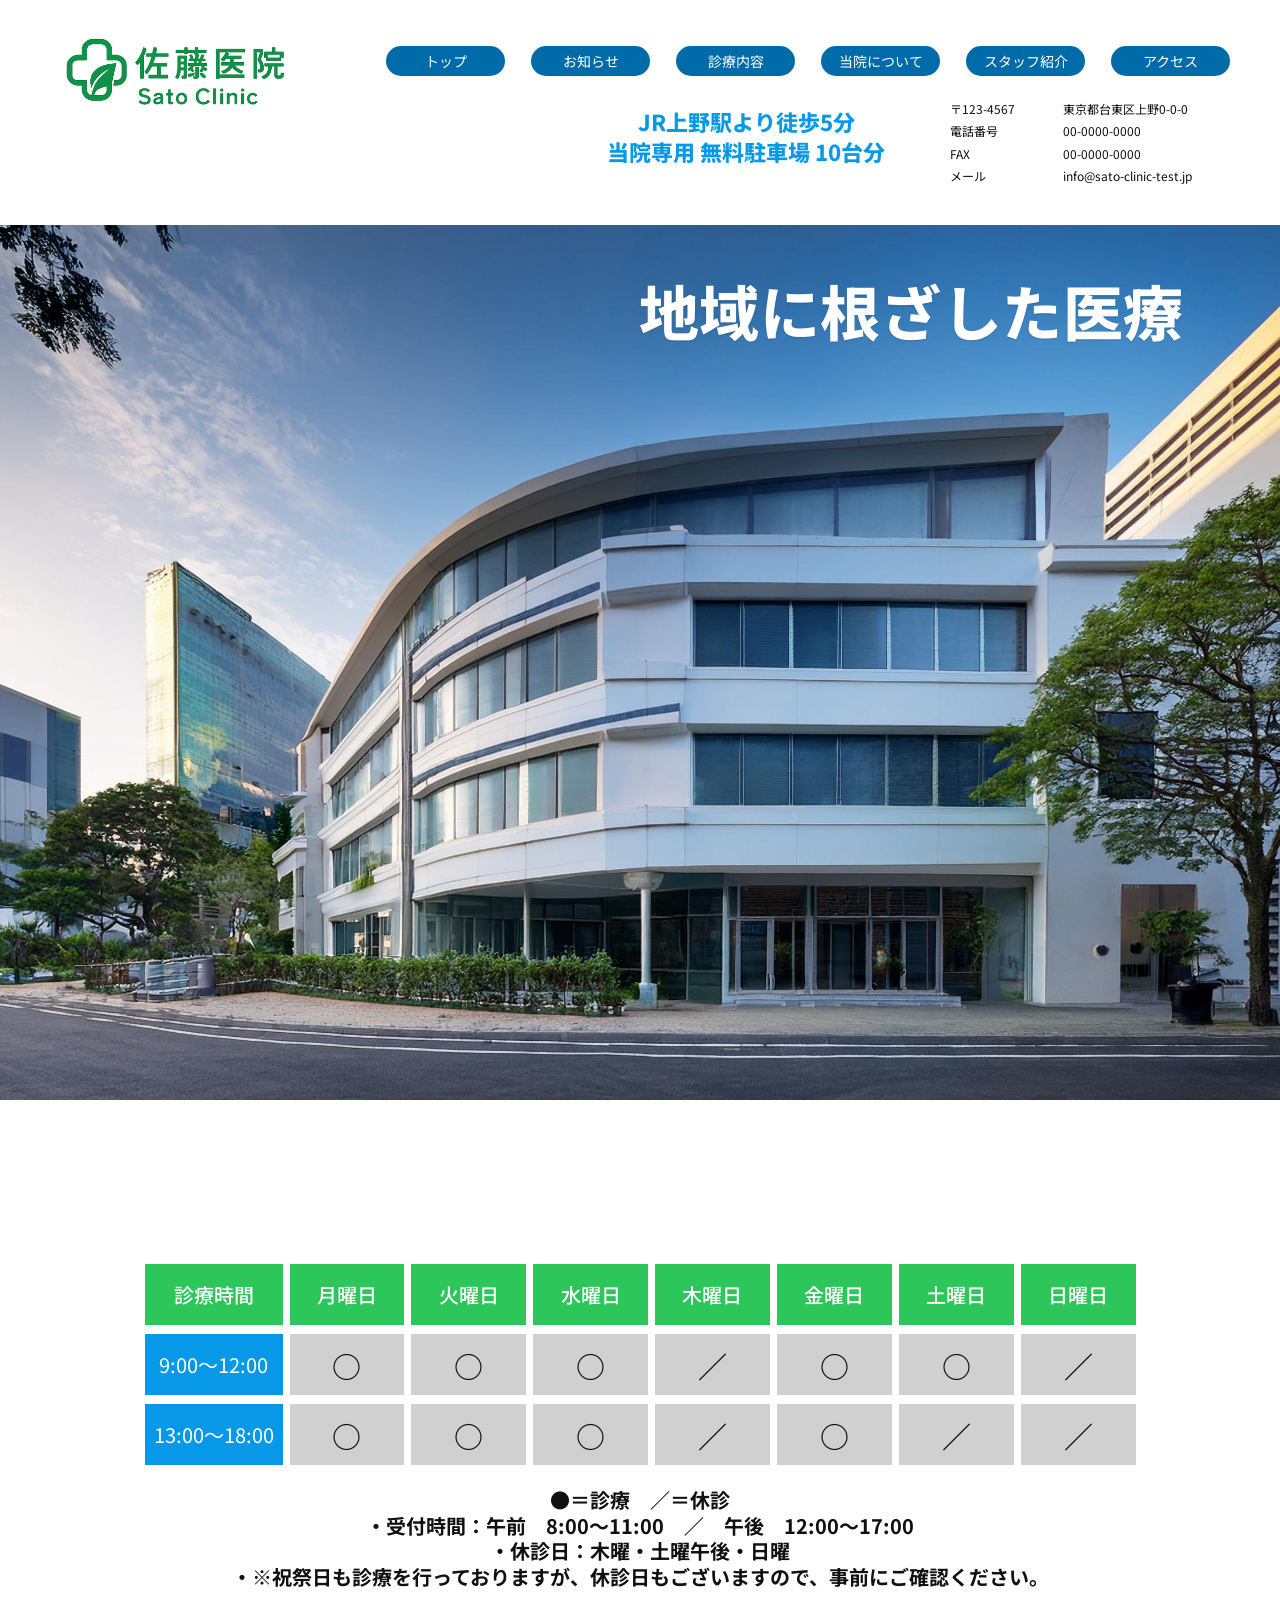
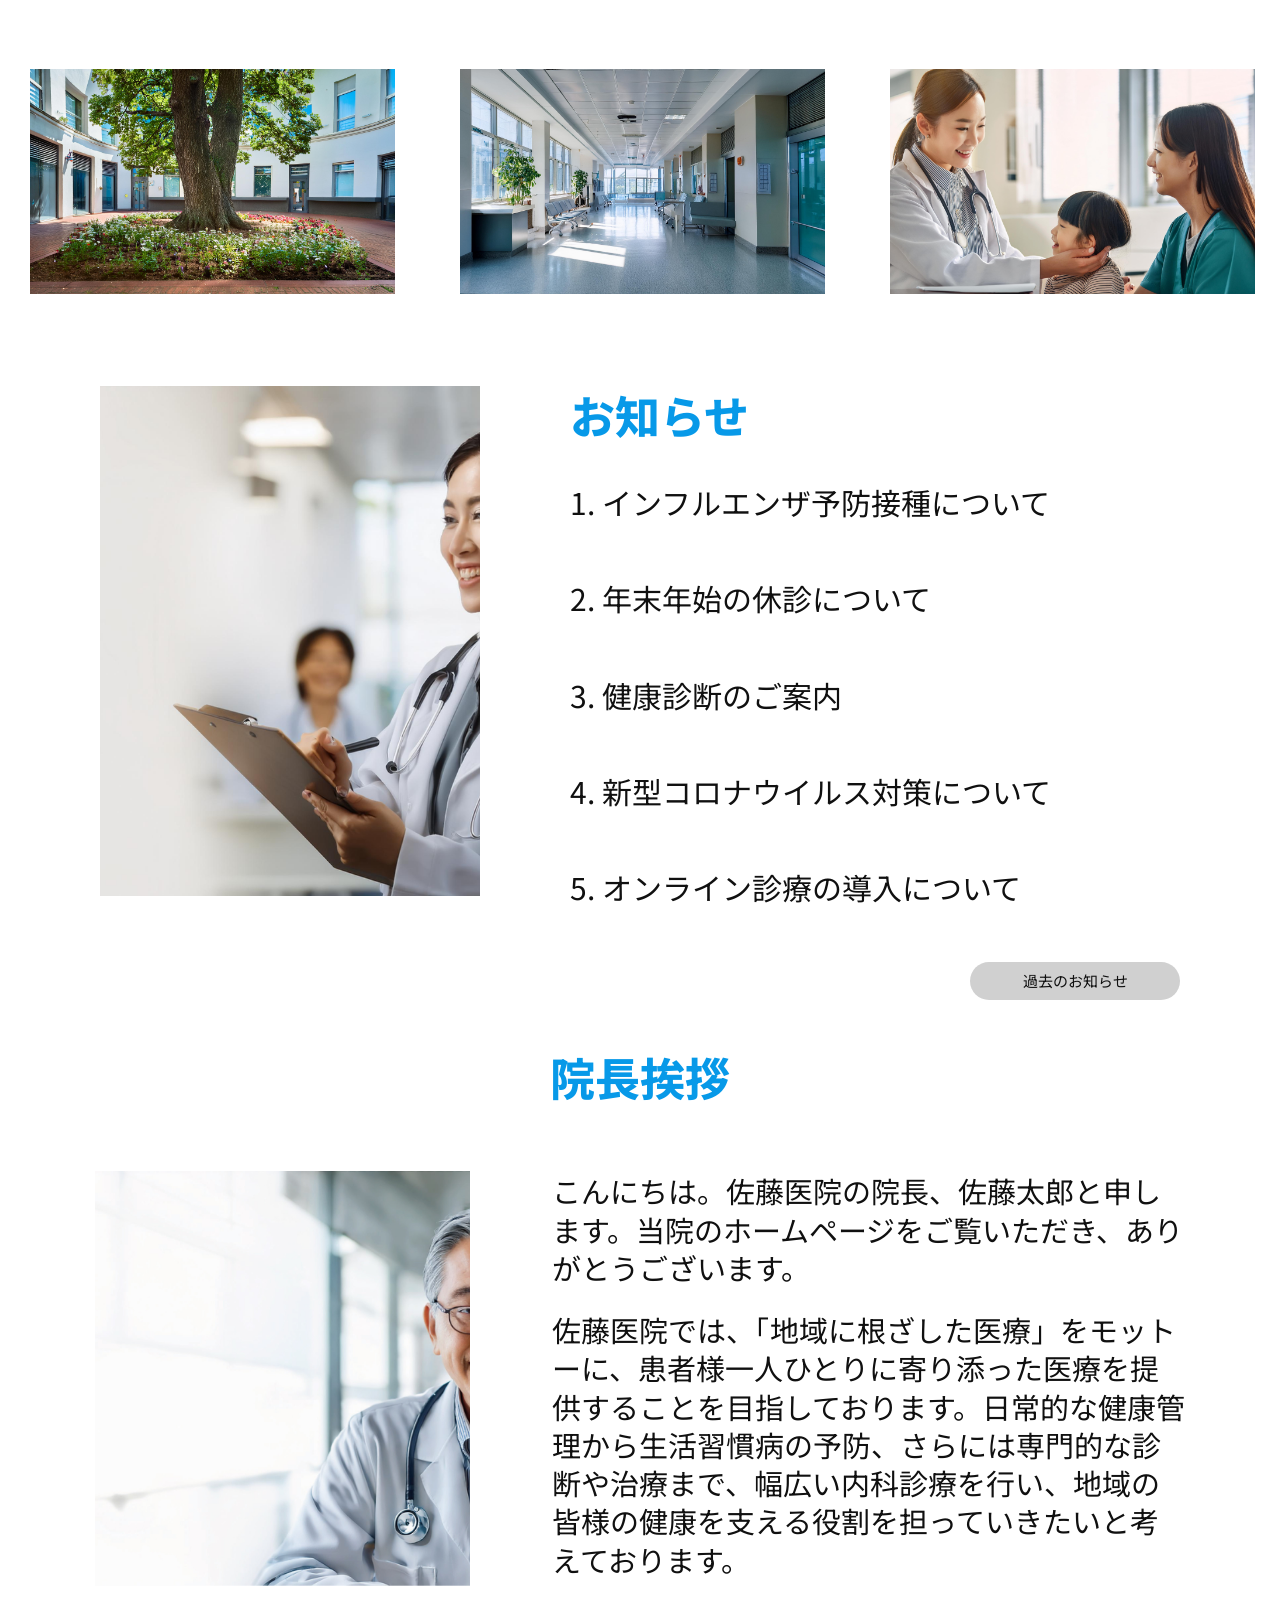
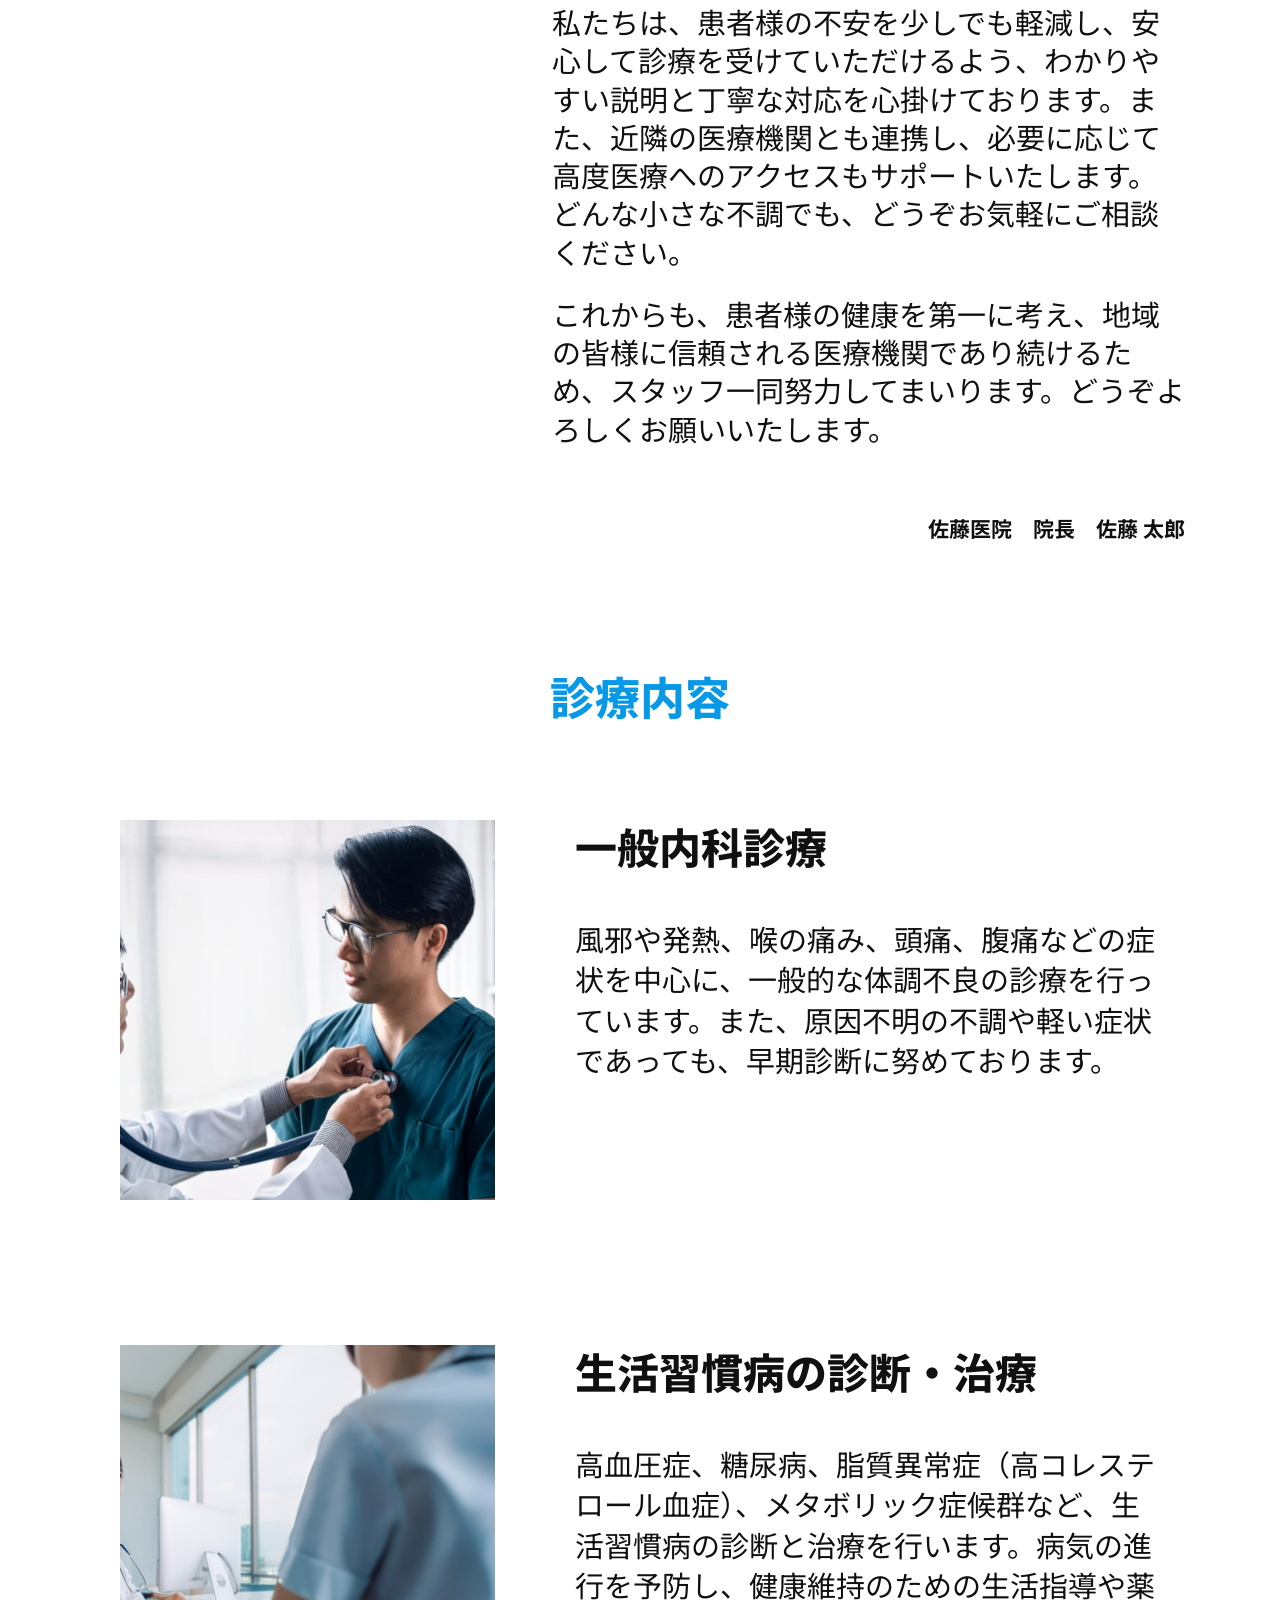
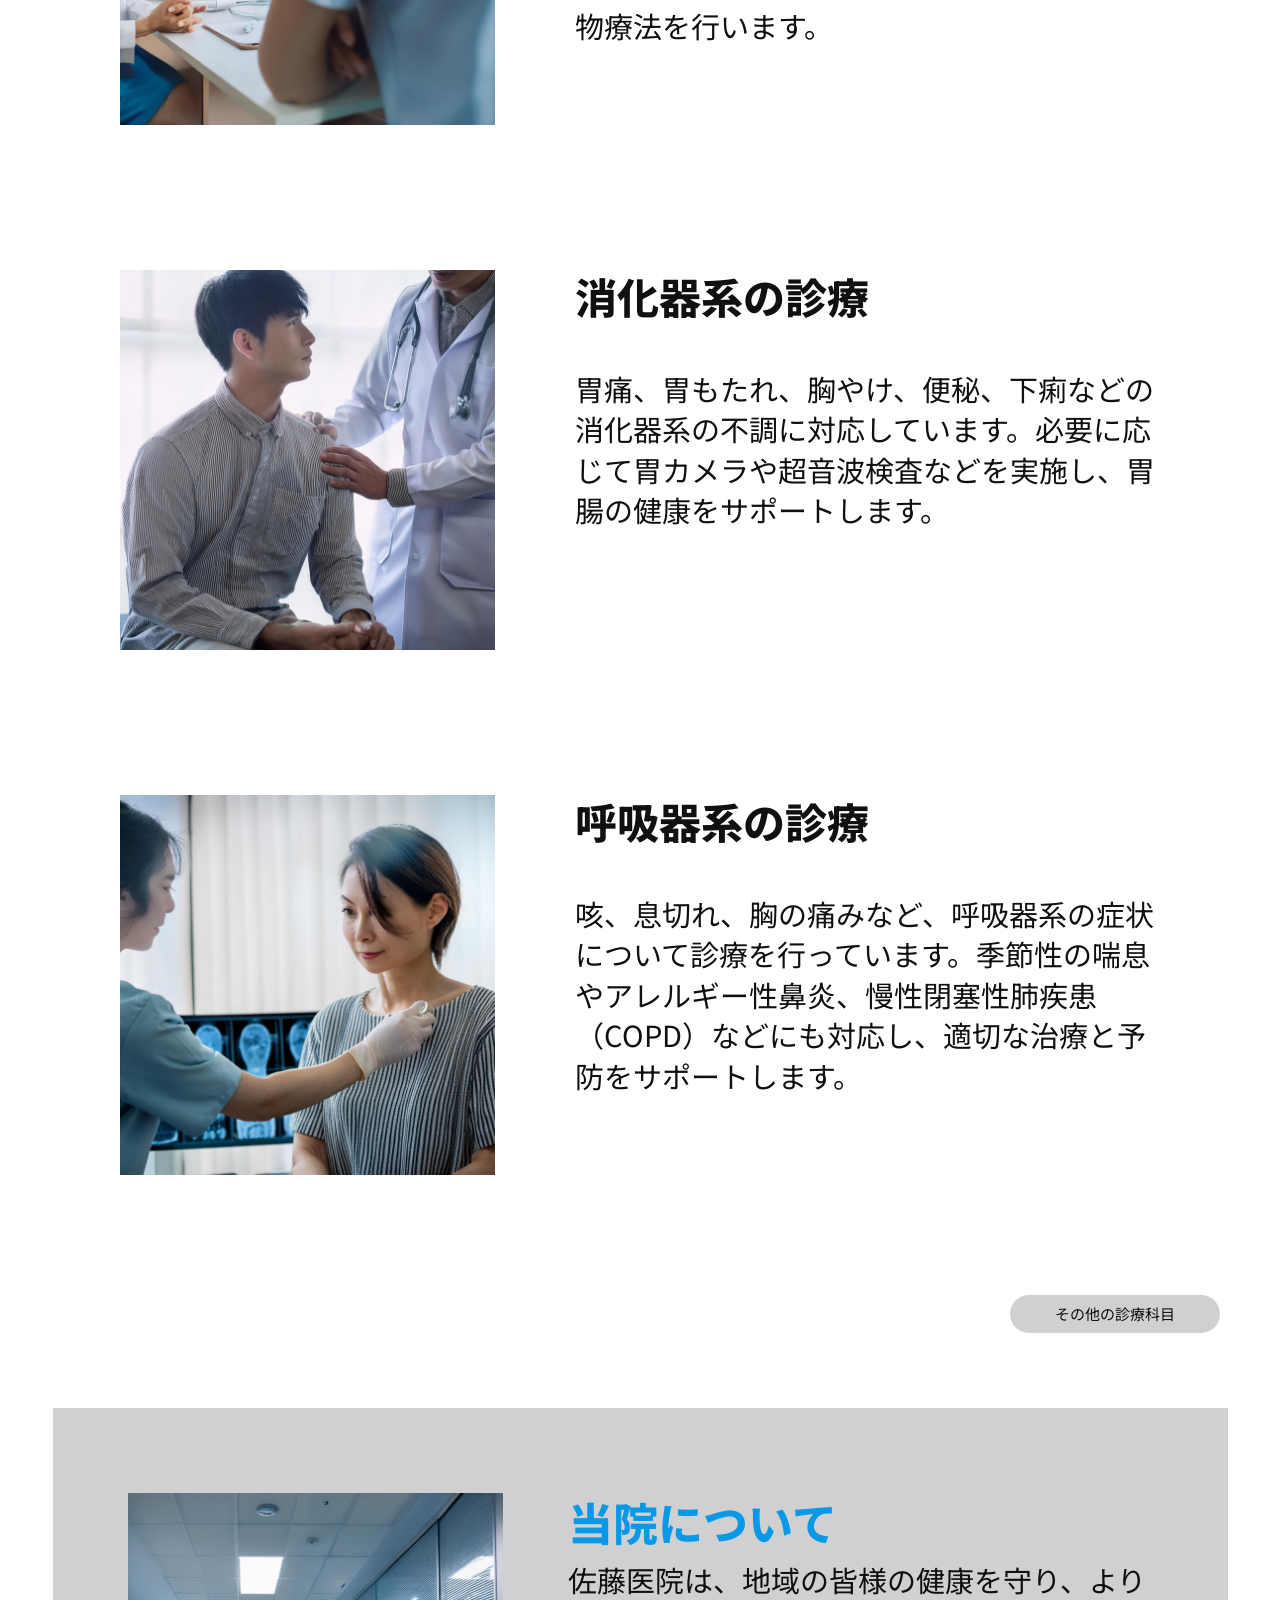
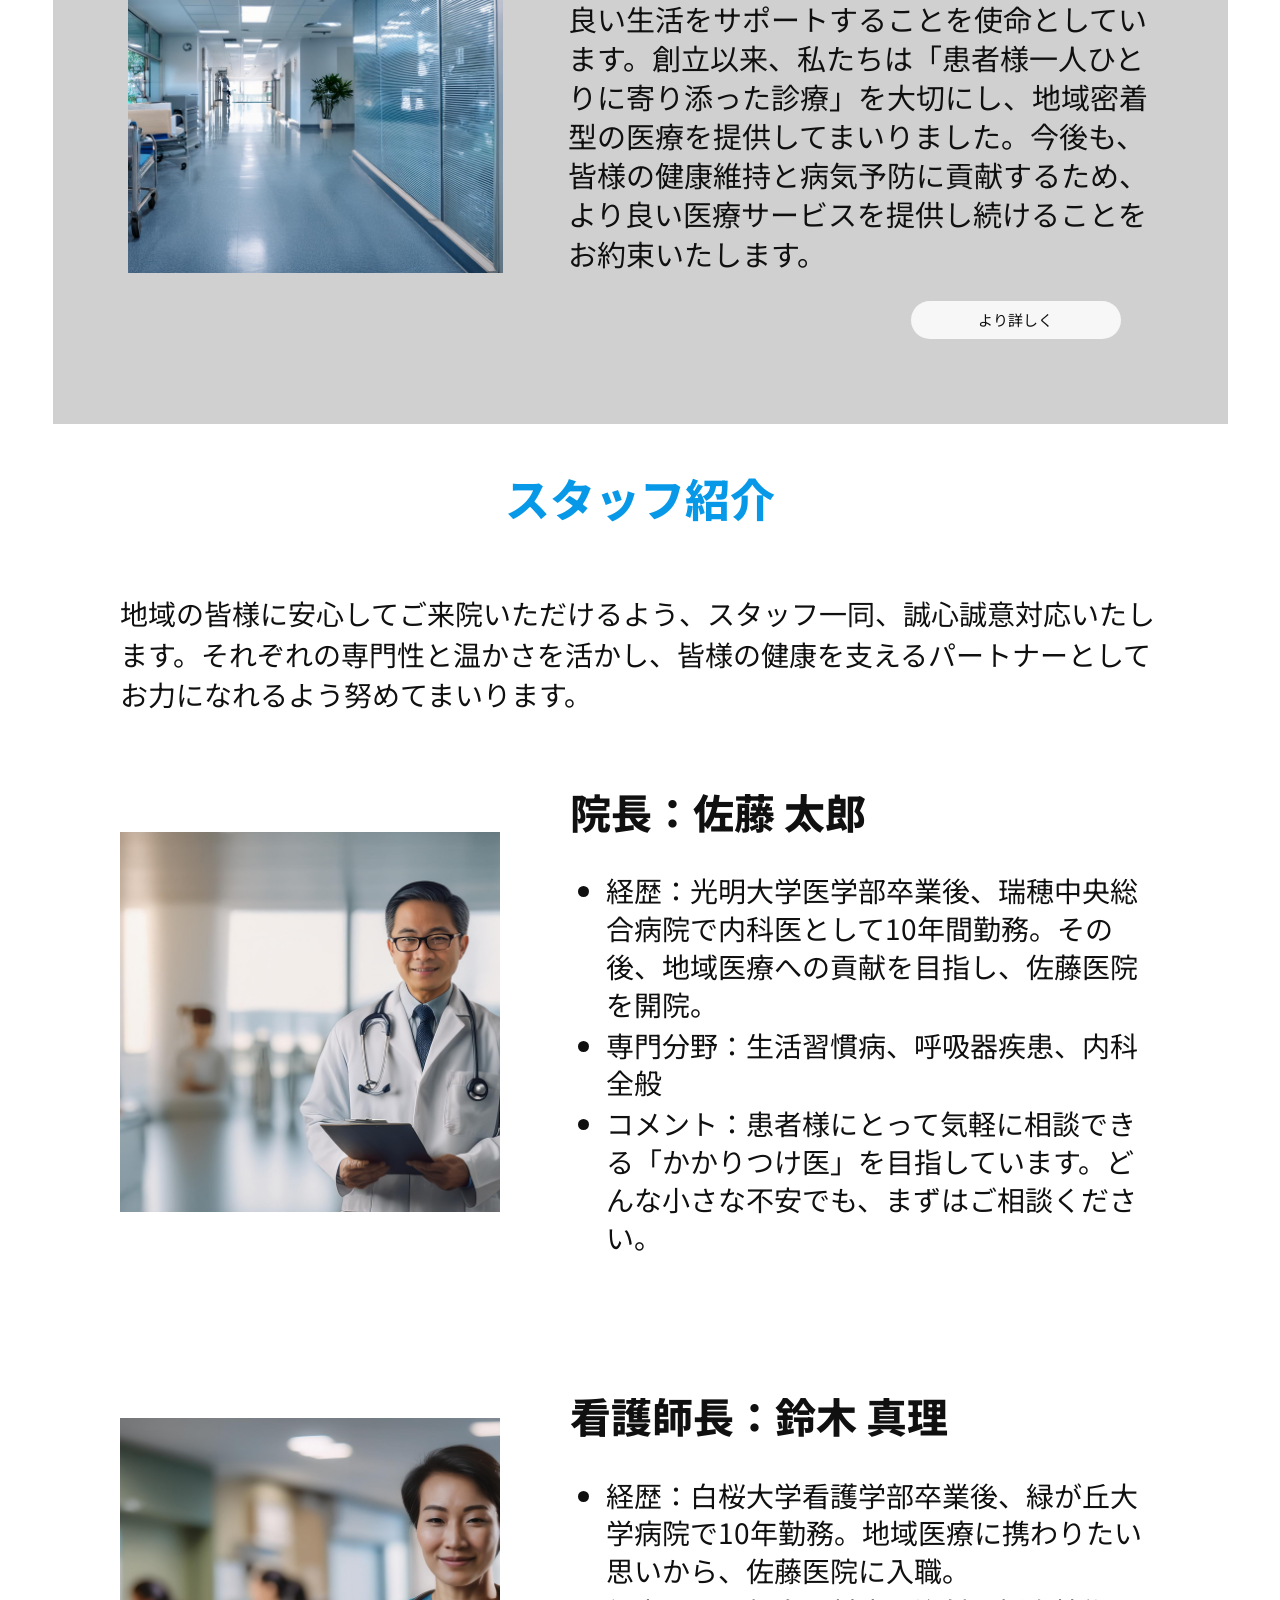
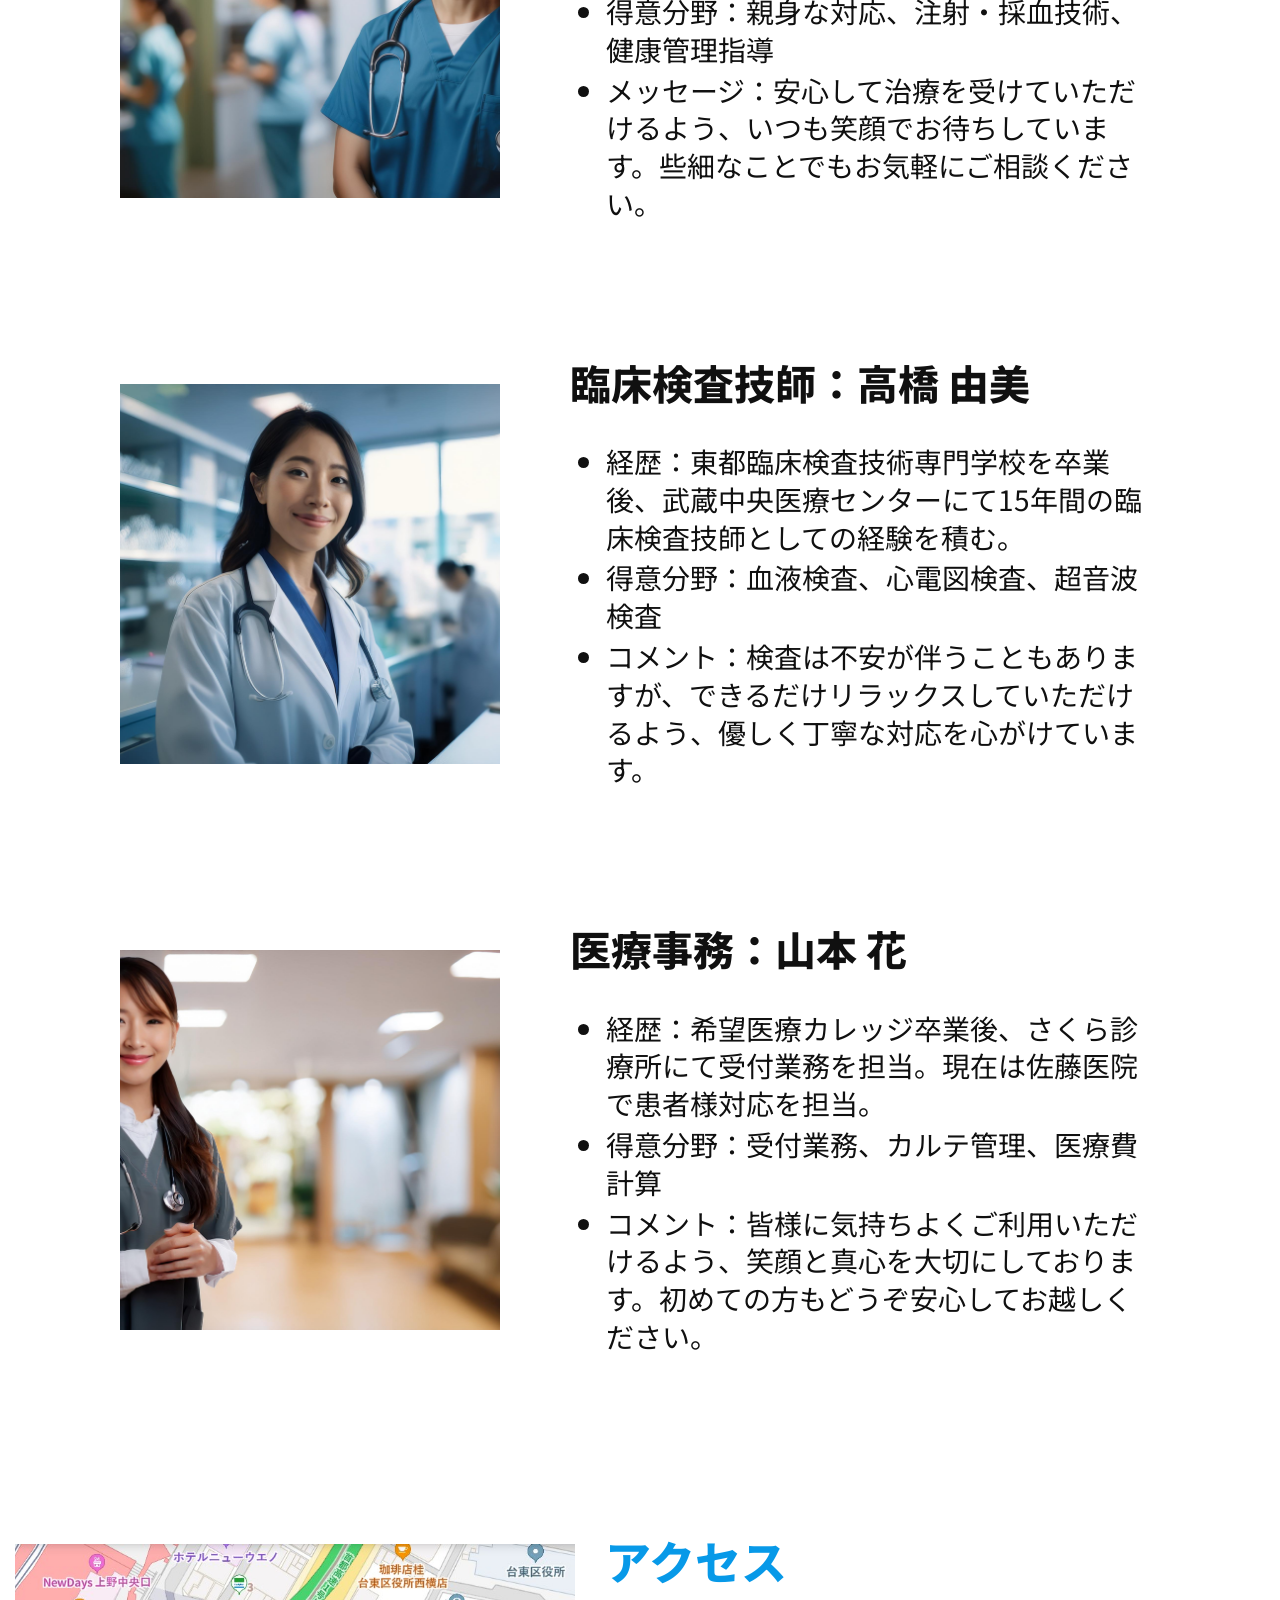
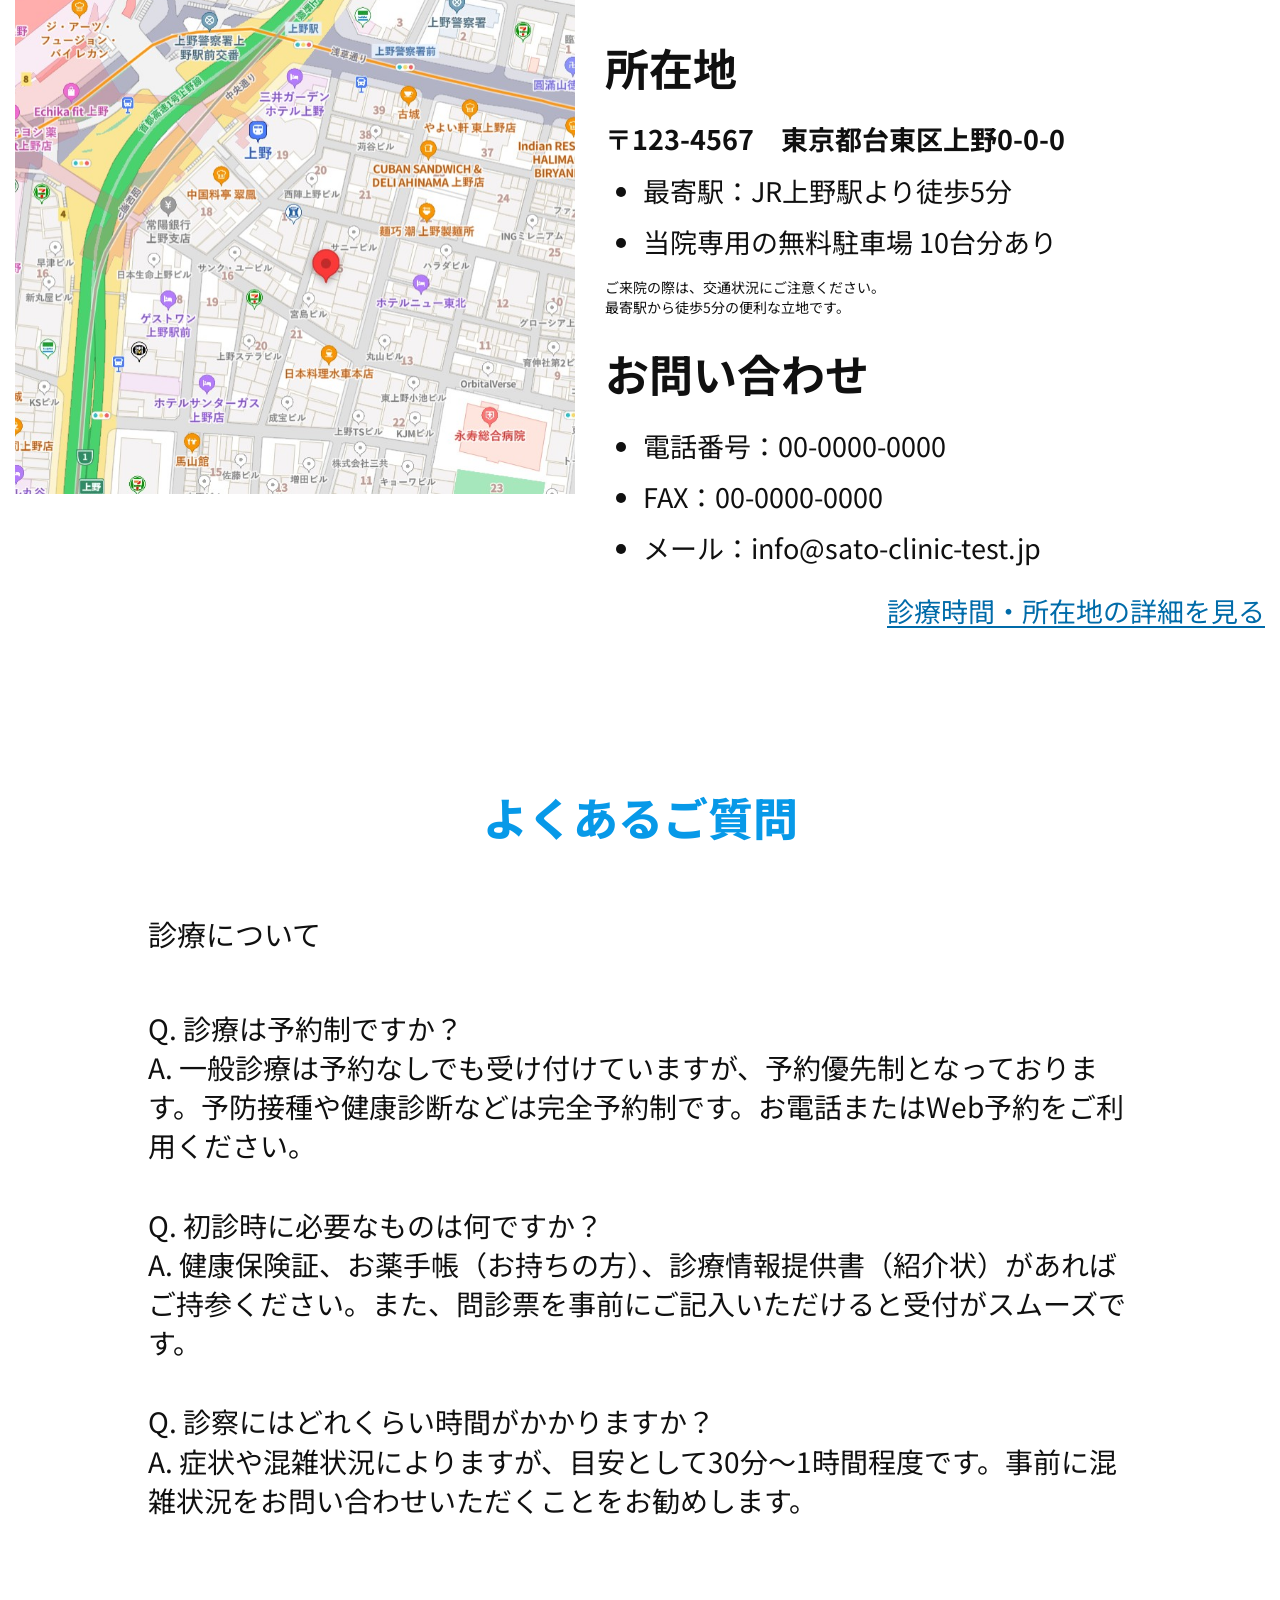
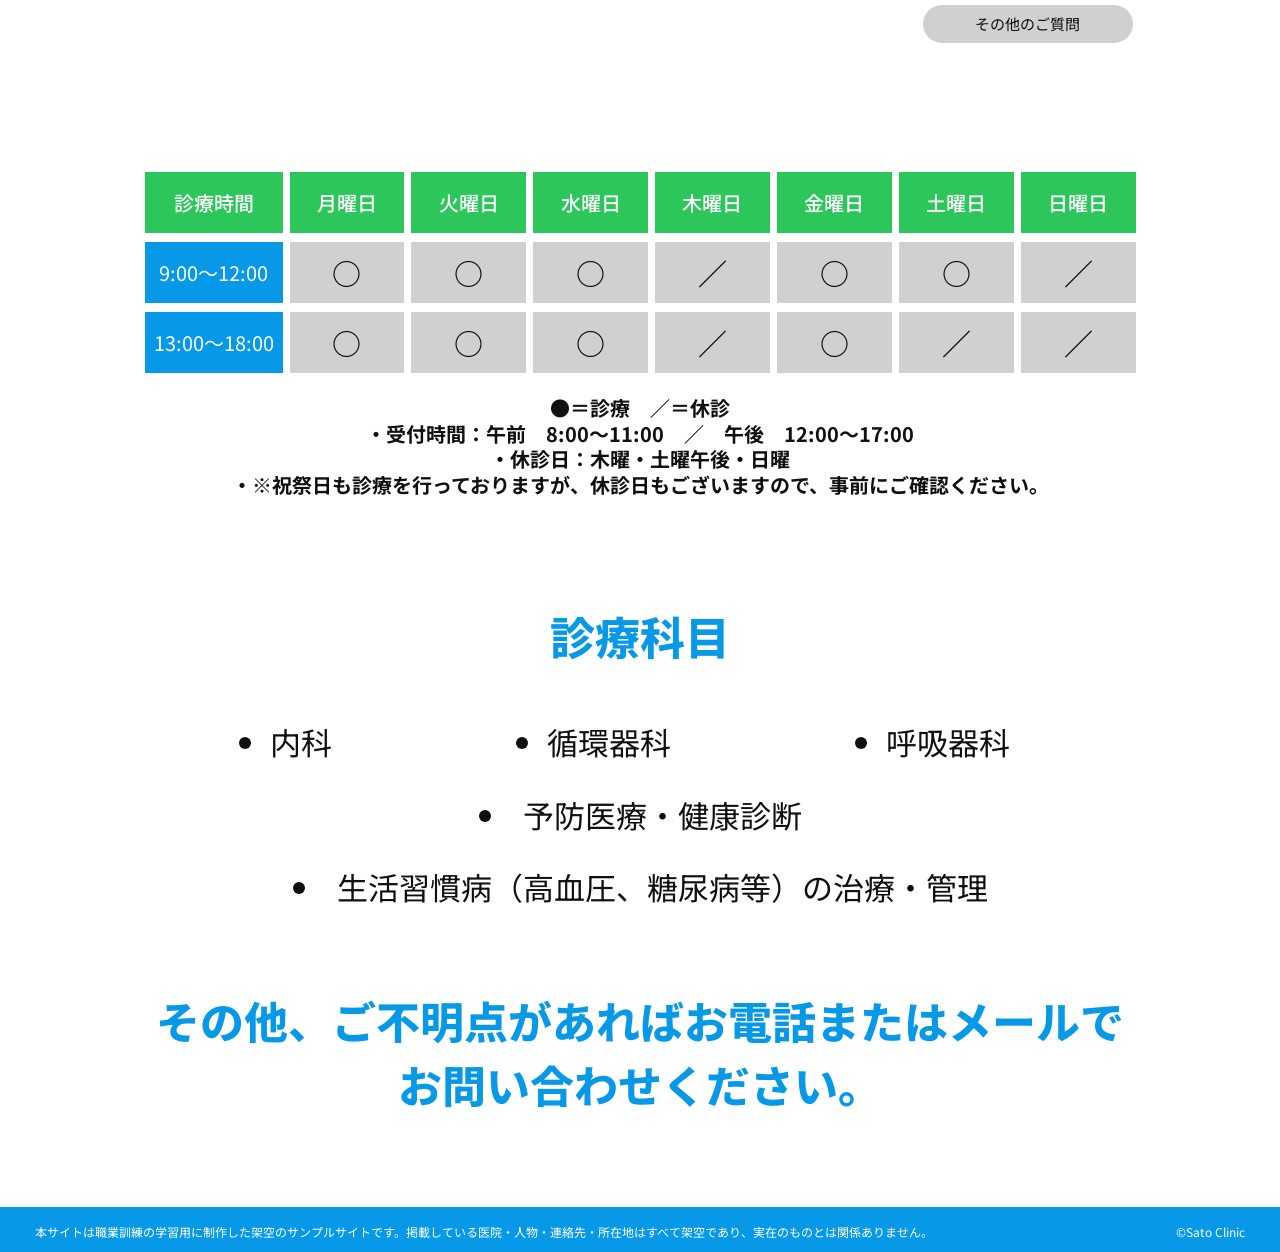
==== sato-clinic-website/index.html @ 3c205858 "佐藤医院最初の" ====
<!DOCTYPE html>
<html lang="ja">
<head>
  <meta charset="UTF-8">
  <meta name="viewport" content="width=device-width, initial-scale=1.0">
  <meta name="robots" content="noindex, nofollow">
  <meta name="description" content="職業訓練の学習用に制作した架空の佐藤医院のサンプルサイトです。">
  <title>トップ | 佐藤医院（学習用サンプル）</title>
  <link rel="preconnect" href="https://fonts.googleapis.com">
  <link rel="preconnect" href="https://fonts.gstatic.com" crossorigin>
  <link href="https://fonts.googleapis.com/css2?family=Noto+Sans+JP:wght@400;500;600;700;800&display=swap" rel="stylesheet">
  <link rel="stylesheet" href="./css/style.css">
</head>
<body class="home-page">
<header class="site-header" id="top">
 <div class="header-top"><a class="brand" href="./index.html" aria-label="佐藤医院 トップページ"><img src="./assets/Logo/logo.png" alt="佐藤医院 Sato Clinic"></a>
  <nav class="main-nav" aria-label="メインナビゲーション">
   <a href="./index.html">トップ</a><a href="./index.html#news">お知らせ</a><a href="./index.html#medical">診療内容</a><a href="./index.html#about">当院について</a><a href="./index.html#staff">スタッフ紹介</a><a href="./index.html#access">アクセス</a>
  </nav>
 </div>
 <div class="header-info"><p class="access-lead">JR上野駅より徒歩5分<br>当院専用 無料駐車場 10台分</p>
 <dl class="header-contact"><dt>〒123-4567</dt><dd>東京都台東区上野0-0-0</dd><dt>電話番号</dt><dd>00-0000-0000</dd><dt>FAX</dt><dd>00-0000-0000</dd><dt>メール</dt><dd>info@sato-clinic-test.jp</dd></dl></div>
</header>
<main>
 <section class="hero" aria-label="佐藤医院の紹介"><img src="./assets/Hospital_Exterior/hospital_1.jpg" alt="佐藤医院の建物外観"><h1>地域に根ざした医療</h1></section>
 <section class="hours-section" id="hours" aria-label="診療時間"><div class="hours-wrap"><table class="hours-table" aria-label="診療時間"><thead><tr><th scope="col">診療時間</th><th scope="col">月曜日</th><th scope="col">火曜日</th><th scope="col">水曜日</th><th scope="col">木曜日</th><th scope="col">金曜日</th><th scope="col">土曜日</th><th scope="col">日曜日</th></tr></thead><tbody><tr><th scope="row">9:00〜12:00</th><td>○</td><td>○</td><td>○</td><td>／</td><td>○</td><td>○</td><td>／</td></tr><tr><th scope="row">13:00〜18:00</th><td>○</td><td>○</td><td>○</td><td>／</td><td>○</td><td>／</td><td>／</td></tr></tbody></table>
 <div class="hours-notes"><p>●＝診療　／＝休診</p><p>・受付時間：午前　8:00〜11:00　／　午後　12:00〜17:00</p><p>・休診日：木曜・土曜午後・日曜</p><p>・※祝祭日も診療を行っておりますが、休診日もございますので、事前にご確認ください。</p></div></div></section>
 <div class="clinic-gallery" aria-label="院内の様子"><img src="./assets/Hospital_Exterior/hospital_2.jpg" alt="緑のある医院の中庭" loading="lazy"><img src="./assets/Hospital_Exterior/hospital_6.jpg" alt="明るい院内廊下" loading="lazy"><img src="./assets/Patient_Image/patient_1.jpg" alt="医師が家族に診察する様子" loading="lazy"></div>
 <section class="home-section news-section" id="news"><div class="news-layout"><img class="news-visual" src="./assets/Medical_Image/medical_3.jpg" alt="カルテを持つ医師" loading="lazy"><div class="news-copy"><h2>お知らせ</h2><ol class="news-links"><li><a href="./news.html#news-1">1. インフルエンザ予防接種について</a></li><li><a href="./news.html#news-2">2. 年末年始の休診について</a></li><li><a href="./news.html#news-3">3. 健康診断のご案内</a></li><li><a href="./news.html#news-4">4. 新型コロナウイルス対策について</a></li><li><a href="./news.html#news-5">5. オンライン診療の導入について</a></li></ol><a class="pill-link" href="./news.html">過去のお知らせ</a></div></div></section>
 <section class="home-section greeting-section" id="greeting"><h2 class="section-heading">院長挨拶</h2><div class="media-row greeting-row"><img src="./assets/Doctor_Image/firstView.jpg" alt="院長の佐藤太郎が患者と話している様子" loading="lazy"><div class="row-copy"><p>こんにちは。佐藤医院の院長、佐藤太郎と申します。当院のホームページをご覧いただき、ありがとうございます。</p>
 <p>佐藤医院では、「地域に根ざした医療」をモットーに、患者様一人ひとりに寄り添った医療を提供することを目指しております。日常的な健康管理から生活習慣病の予防、さらには専門的な診断や治療まで、幅広い内科診療を行い、地域の皆様の健康を支える役割を担っていきたいと考えております。</p>
 <p>私たちは、患者様の不安を少しでも軽減し、安心して診療を受けていただけるよう、わかりやすい説明と丁寧な対応を心掛けております。また、近隣の医療機関とも連携し、必要に応じて高度医療へのアクセスもサポートいたします。どんな小さな不調でも、どうぞお気軽にご相談ください。</p>
 <p>これからも、患者様の健康を第一に考え、地域の皆様に信頼される医療機関であり続けるため、スタッフ一同努力してまいります。どうぞよろしくお願いいたします。</p>
 <p class="greeting-sign">佐藤医院　院長　佐藤 太郎</p></div></div></section>
 <section class="home-section medical-section" id="medical"><h2 class="section-heading">診療内容</h2><div class="medical-list"><article class="media-row medical-row"><img src="./assets/Medical_Image/medical_11.jpg" alt="一般内科診療の診療風景" loading="lazy"><div class="row-copy"><h3>一般内科診療</h3><p>風邪や発熱、喉の痛み、頭痛、腹痛などの症状を中心に、一般的な体調不良の診療を行っています。また、原因不明の不調や軽い症状であっても、早期診断に努めております。</p></div></article><article class="media-row medical-row"><img src="./assets/Medical_Image/medical_9.jpg" alt="生活習慣病の診断・治療の診療風景" loading="lazy"><div class="row-copy"><h3>生活習慣病の診断・治療</h3><p>高血圧症、糖尿病、脂質異常症（高コレステロール血症）、メタボリック症候群など、生活習慣病の診断と治療を行います。病気の進行を予防し、健康維持のための生活指導や薬物療法を行います。</p></div></article><article class="media-row medical-row"><img src="./assets/Patient_Image/patient_2.jpg" alt="消化器系の診療の診療風景" loading="lazy"><div class="row-copy"><h3>消化器系の診療</h3><p>胃痛、胃もたれ、胸やけ、便秘、下痢などの消化器系の不調に対応しています。必要に応じて胃カメラや超音波検査などを実施し、胃腸の健康をサポートします。</p></div></article><article class="media-row medical-row"><img src="./assets/Patient_Image/patient_4.jpg" alt="呼吸器系の診療の診療風景" loading="lazy"><div class="row-copy"><h3>呼吸器系の診療</h3><p>咳、息切れ、胸の痛みなど、呼吸器系の症状について診療を行っています。季節性の喘息やアレルギー性鼻炎、慢性閉塞性肺疾患（COPD）などにも対応し、適切な治療と予防をサポートします。</p></div></article></div><div class="section-action"><a class="pill-link" href="./medical.html">その他の診療科目</a></div></section>
 <section class="about-preview" id="about"><img src="./assets/Hospital_Exterior/hospital_5.jpg" alt="佐藤医院の設備" loading="lazy"><div class="about-preview-copy"><h2>当院について</h2><p>佐藤医院は、地域の皆様の健康を守り、より良い生活をサポートすることを使命としています。創立以来、私たちは「患者様一人ひとりに寄り添った診療」を大切にし、地域密着型の医療を提供してまいりました。今後も、皆様の健康維持と病気予防に貢献するため、より良い医療サービスを提供し続けることをお約束いたします。</p><a class="pill-link" href="./about.html">より詳しく</a></div></section>
 <section class="home-section staff-section" id="staff"><h2 class="section-heading">スタッフ紹介</h2><p class="section-intro">地域の皆様に安心してご来院いただけるよう、スタッフ一同、誠心誠意対応いたします。それぞれの専門性と温かさを活かし、皆様の健康を支えるパートナーとしてお力になれるよう努めてまいります。</p><div class="staff-list"><article class="media-row staff-row"><img src="./assets/Doctor_Image/sato_taro.jpg" alt="院長：佐藤 太郎" loading="lazy"><div class="row-copy"><h3>院長：佐藤 太郎</h3><ul><li>経歴：光明大学医学部卒業後、瑞穂中央総合病院で内科医として10年間勤務。その後、地域医療への貢献を目指し、佐藤医院を開院。</li><li>専門分野：生活習慣病、呼吸器疾患、内科全般</li><li>コメント：患者様にとって気軽に相談できる「かかりつけ医」を目指しています。どんな小さな不安でも、まずはご相談ください。</li></ul></div></article><article class="media-row staff-row"><img src="./assets/Doctor_Image/suzuki_mari.jpg" alt="看護師長：鈴木 真理" loading="lazy"><div class="row-copy"><h3>看護師長：鈴木 真理</h3><ul><li>経歴：白桜大学看護学部卒業後、緑が丘大学病院で10年勤務。地域医療に携わりたい思いから、佐藤医院に入職。</li><li>得意分野：親身な対応、注射・採血技術、健康管理指導</li><li>メッセージ：安心して治療を受けていただけるよう、いつも笑顔でお待ちしています。些細なことでもお気軽にご相談ください。</li></ul></div></article><article class="media-row staff-row"><img src="./assets/Doctor_Image/takahashi_yumi.jpg" alt="臨床検査技師：高橋 由美" loading="lazy"><div class="row-copy"><h3>臨床検査技師：高橋 由美</h3><ul><li>経歴：東都臨床検査技術専門学校を卒業後、武蔵中央医療センターにて15年間の臨床検査技師としての経験を積む。</li><li>得意分野：血液検査、心電図検査、超音波検査</li><li>コメント：検査は不安が伴うこともありますが、できるだけリラックスしていただけるよう、優しく丁寧な対応を心がけています。</li></ul></div></article><article class="media-row staff-row"><img src="./assets/Doctor_Image/yamamoto_hana.jpg" alt="医療事務：山本 花" loading="lazy"><div class="row-copy"><h3>医療事務：山本 花</h3><ul><li>経歴：希望医療カレッジ卒業後、さくら診療所にて受付業務を担当。現在は佐藤医院で患者様対応を担当。</li><li>得意分野：受付業務、カルテ管理、医療費計算</li><li>コメント：皆様に気持ちよくご利用いただけるよう、笑顔と真心を大切にしております。初めての方もどうぞ安心してお越しください。</li></ul></div></article></div></section>
 <section class="home-section access-section" id="access"><div class="access-grid"><img src="./assets/map.jpg" alt="佐藤医院付近を示す地図（サンプル）" loading="lazy"><div class="access-copy"><h2>アクセス</h2><h3>所在地</h3><p class="address-line">〒123-4567　東京都台東区上野0-0-0</p><ul><li>最寄駅：JR上野駅より徒歩5分</li><li>当院専用の無料駐車場 10台分あり</li></ul><p class="access-small">ご来院の際は、交通状況にご注意ください。<br>最寄駅から徒歩5分の便利な立地です。</p><h3>お問い合わせ</h3><ul><li>電話番号：00-0000-0000</li><li>FAX：00-0000-0000</li><li>メール：info@sato-clinic-test.jp</li></ul><p class="access-detail-link"><a href="./access.html">診療時間・所在地の詳細を見る</a></p></div></div></section>
 <section class="home-section faq-preview" id="faq"><h2 class="section-heading">よくあるご質問</h2><div class="faq-preview-inner"><h3>診療について</h3><div class="faq-item"><p>Q. 診療は予約制ですか？</p><p>A. 一般診療は予約なしでも受け付けていますが、予約優先制となっております。予防接種や健康診断などは完全予約制です。お電話またはWeb予約をご利用ください。</p></div><div class="faq-item"><p>Q. 初診時に必要なものは何ですか？</p><p>A. 健康保険証、お薬手帳（お持ちの方）、診療情報提供書（紹介状）があればご持参ください。また、問診票を事前にご記入いただけると受付がスムーズです。</p></div><div class="faq-item"><p>Q. 診察にはどれくらい時間がかかりますか？</p><p>A. 症状や混雑状況によりますが、目安として30分〜1時間程度です。事前に混雑状況をお問い合わせいただくことをお勧めします。</p></div><div class="section-action"><a class="pill-link" href="./faq.html">その他のご質問</a></div></div></section>
 <section class="home-section bottom-info" aria-label="診療時間と診療科目"><div class="hours-wrap"><table class="hours-table" aria-label="診療時間"><thead><tr><th scope="col">診療時間</th><th scope="col">月曜日</th><th scope="col">火曜日</th><th scope="col">水曜日</th><th scope="col">木曜日</th><th scope="col">金曜日</th><th scope="col">土曜日</th><th scope="col">日曜日</th></tr></thead><tbody><tr><th scope="row">9:00〜12:00</th><td>○</td><td>○</td><td>○</td><td>／</td><td>○</td><td>○</td><td>／</td></tr><tr><th scope="row">13:00〜18:00</th><td>○</td><td>○</td><td>○</td><td>／</td><td>○</td><td>／</td><td>／</td></tr></tbody></table>
 <div class="hours-notes"><p>●＝診療　／＝休診</p><p>・受付時間：午前　8:00〜11:00　／　午後　12:00〜17:00</p><p>・休診日：木曜・土曜午後・日曜</p><p>・※祝祭日も診療を行っておりますが、休診日もございますので、事前にご確認ください。</p></div></div><h2 class="section-heading">診療科目</h2><ul class="subjects"><li>内科</li><li>循環器科</li><li>呼吸器科</li><li>予防医療・健康診断</li><li>生活習慣病（高血圧、糖尿病等）の治療・管理</li></ul><p class="bottom-message">その他、ご不明点があればお電話またはメールで<br>お問い合わせください。</p></section>
</main>
<footer class="site-footer"><p class="footer-disclaimer">本サイトは職業訓練の学習用に制作した架空のサンプルサイトです。掲載している医院・人物・連絡先・所在地はすべて架空であり、実在のものとは関係ありません。</p><p class="footer-copyright">©Sato Clinic</p></footer>
</body>
</html>
---- sato-clinic-website/css/style.css ----
:root{--blue:#0799e8;--nav:#006ba9;--green:#2cc65b;--ink:#101010;--paper:#fff;--gray:#d0d0d0}
*{box-sizing:border-box}
html{scroll-behavior:smooth}
body{margin:0;color:var(--ink);background:var(--paper);font-family:'Noto Sans JP',sans-serif;font-weight:400;-webkit-font-smoothing:antialiased}
img{display:block;max-width:100%}
a{color:inherit;text-decoration:none}
a:focus-visible{outline:3px solid var(--blue);outline-offset:4px}
p,h1,h2,h3,ul,ol{margin-top:0}
p{line-height:1.43}
h2{color:var(--blue)}
.home-page{min-width:1200px}
.site-header{height:225px;padding:35px 50px 20px;position:relative}
.header-top{display:flex;align-items:flex-start;gap:66px}
.brand{display:block;flex:0 0 270px}
.brand img{width:255px;height:auto}
.main-nav{flex:1;display:flex;justify-content:space-between;gap:20px;padding-top:11px}
.main-nav a{display:flex;justify-content:center;align-items:center;min-width:119px;height:30px;border-radius:28px;background:var(--nav);color:white;font-size:14px;white-space:nowrap;transition:background .15s}
.main-nav a:hover,.main-nav a:focus-visible{background:#0097da}
.header-info{position:absolute;right:48px;top:100px;display:flex;gap:65px;align-items:flex-start}
.access-lead{color:var(--blue);font-size:22px;font-weight:800;line-height:1.35;text-align:center;white-space:nowrap;margin:7px 0 0}
.header-contact{display:grid;grid-template-columns:105px auto;gap:5px 8px;min-width:282px;margin:0;font-size:12px;line-height:1.45}
.header-contact dt,.header-contact dd{margin:0;white-space:nowrap}
.hero{width:100%;height:875px;position:relative;overflow:hidden}
.hero img{width:100%;height:100%;object-fit:cover;object-position:center center}
.hero h1{position:absolute;right:7.5%;top:49px;color:white;font-size:60px;line-height:1.2;font-weight:800;letter-spacing:.01em;text-shadow:0 1px 2px #0002;margin:0}
.hours-section{padding-top:155px}
.hours-wrap{max-width:1005px;margin:0 auto}
.hours-table{width:100%;table-layout:fixed;border-collapse:separate;border-spacing:7px 9px;font-weight:500;text-align:center;font-size:20px}
.hours-table th,.hours-table td{height:61px;padding:8px 3px;vertical-align:middle}
.hours-table thead th{background:var(--green);color:#fff;font-weight:500}
.hours-table th:first-child{width:138px}
.hours-table tbody th{background:var(--blue);color:white;font-weight:400}
.hours-table tbody td{background:#d0d0d0;color:#111;font-size:29px}
.hours-notes{text-align:center;margin:13px 0 0;font-size:20px;font-weight:700;line-height:1.35}
.hours-notes p{line-height:1.28;margin:0}
.clinic-gallery{display:flex;justify-content:space-between;gap:65px;padding:80px 30px 60px;max-width:1440px;margin:auto}
.clinic-gallery img{width:365px;height:225px;object-fit:cover}
.home-section{width:100%;scroll-margin-top:24px}
.home-section h2,.about-preview h2{font-size:45px;font-weight:800;line-height:1.3}
.news-section{padding-top:32px}
.news-layout{width:calc(100% - 200px);max-width:1190px;margin:auto;display:grid;grid-template-columns:380px 1fr;column-gap:90px;align-items:start}
.news-visual{width:380px;height:510px;object-fit:cover;object-position:58% 50%}
.news-copy h2{margin:0 0 35px}
.news-links{list-style:none;padding:0;margin:0}
.news-links li{margin:0 0 52px;font-size:30px;line-height:1.48}
.news-links a:hover{text-decoration:underline;color:var(--nav)}
.pill-link{display:block;width:210px;max-width:100%;text-align:center;border-radius:100px;background:#d0d0d0;font-size:15px;line-height:1.2;padding:10px 18px;transition:background .2s}
.pill-link:hover{background:#a7d9ed}
.news-copy>.pill-link{margin-left:auto;margin-top:35px}
.section-heading{text-align:center;margin-bottom:65px}
.greeting-section{padding-top:48px}
.media-row{display:grid;grid-template-columns:375px minmax(0,1fr);gap:80px;align-items:start;max-width:1040px;margin-left:auto;margin-right:auto}
.media-row>img{width:375px;height:380px;object-fit:cover}
.media-row .row-copy{min-width:0;font-size:29px;line-height:1.38}
.media-row .row-copy p{line-height:1.32;margin:0 0 24px}
.greeting-row{max-width:1090px;grid-template-columns:375px minmax(0,1fr);gap:82px}
.greeting-row>img{height:415px;object-position:25% 50%}
.greeting-sign{text-align:right;margin-top:68px!important;font-size:21px;font-weight:700}
.medical-section{padding-top:100px}
.medical-list{margin-top:95px}
.medical-row{margin-bottom:145px}
.medical-row>img{height:380px}
.medical-row h3{font-size:42px;line-height:1.25;margin:0 0 45px;font-weight:800}
.medical-row p{font-size:29px;line-height:1.4!important}
.section-action{text-align:right}
.medical-section .section-action{max-width:1160px;margin:-25px auto 50px}
.section-action .pill-link{display:inline-block}
.about-preview{max-width:1175px;min-height:605px;background:var(--gray);margin:75px auto 0;padding:85px 75px;display:grid;grid-template-columns:375px 1fr;gap:65px;scroll-margin-top:28px}
.about-preview>img{width:375px;height:380px;object-fit:cover}
.about-preview-copy{display:flex;flex-direction:column;min-height:380px}
.about-preview-copy h2{margin:0 0 8px}
.about-preview-copy p{font-size:29px;line-height:1.35;margin:0}
.about-preview-copy .pill-link{background:#f7f7f7;margin:28px 32px 0 auto}
.staff-section{padding-top:45px}
.staff-section .section-heading{margin-bottom:66px}
.section-intro{max-width:1040px;margin:0 auto 70px;font-size:28px;line-height:1.45}
.staff-row{max-width:1040px;grid-template-columns:380px 1fr;gap:70px;align-items:center;margin-bottom:130px}
.staff-row>img{width:380px;height:380px}
.staff-row h3{font-size:41px;line-height:1.3;margin:0 0 34px;font-weight:800}
.staff-row ul{font-size:28px;line-height:1.35;padding-left:1.3em;margin:0}
.staff-row li{margin-bottom:3px}
.access-section{padding:55px 0 100px}
.access-grid{max-width:1250px;margin:auto;display:grid;grid-template-columns:560px 1fr;gap:30px;align-items:start}
.access-grid>img{width:560px;height:550px;object-fit:cover}
.access-copy h2{font-size:46px;margin:-13px 0 50px}
.access-copy h3{font-size:44px;line-height:1.22;margin:0 0 25px}
.access-copy p,.access-copy ul{font-size:27px;line-height:1.45}
.access-copy p{margin-bottom:13px}
.access-copy ul{padding-left:1.4em;margin-bottom:15px}
.access-copy li{margin-bottom:12px}
.access-copy .address-line{font-size:27px;font-weight:700;white-space:nowrap}
.access-copy .access-small{font-size:14px;margin-bottom:30px}
.faq-preview{padding-top:45px}
.faq-preview .section-heading{margin-bottom:65px}
.faq-preview-inner{max-width:985px;margin:0 auto}
.faq-preview-inner h3{font-size:29px;font-weight:400;margin:0 0 55px}
.faq-item{margin-bottom:40px;font-size:28px;line-height:1.4}
.faq-item p{margin:0;line-height:1.4}
.faq-preview .section-action{padding:45px 0 0}
.bottom-info{padding:120px 0 90px}
.bottom-info .hours-wrap{margin-bottom:110px}
.bottom-info .section-heading{margin-bottom:50px}
.subjects{max-width:990px;margin:auto;padding:0;display:flex;flex-wrap:wrap;justify-content:space-evenly;gap:20px 90px;font-size:31px;line-height:1.7}
.subjects li:nth-child(n+4){flex-basis:100%;text-align:center;list-style-position:inside}
.bottom-message{font-size:44px;color:var(--blue);font-weight:800;text-align:center;margin:75px auto 0;line-height:1.45}
.site-footer{width:100%;background:var(--blue);color:white;padding:16px 35px 11px;font-size:12px;display:flex;gap:30px;align-items:center;justify-content:space-between}
.footer-disclaimer{margin:0;line-height:1.5}
.footer-copyright{white-space:nowrap;margin:0}
/* Subpages: fixed centered reading columns to avoid left drift; content-driven height to avoid empty bottom pages. */
.detail-body{min-width:1100px}
.detail-page{padding:95px 0 100px}
.detail-content{max-width:1040px;width:calc(100% - 100px);margin:0 auto}
.detail-topbar{display:flex;align-items:flex-start;justify-content:space-between;gap:20px;margin-bottom:76px}
.detail-topbar h1{font-size:42px;line-height:1.3;color:var(--blue);font-weight:800;margin:0}
.detail-back{background:#f0f0f0;padding:8px 14px;color:#111;white-space:nowrap;font-weight:700;font-size:20px;line-height:1.4;margin-top:-8px}
.detail-back:hover{background:#d7ecf7}
.detail-news .detail-content{max-width:1050px}
.news-detail-list{max-width:990px}
.news-detail{margin-bottom:90px;scroll-margin-top:60px}
.news-detail:last-child{margin-bottom:0}
.news-detail h2{font-size:41px;font-weight:800;line-height:1.4;color:#080808;margin-bottom:35px}
.news-detail p{font-size:29px;line-height:1.45;margin:0}
.detail-medical .detail-content{max-width:1080px}
.detail-medical .detail-topbar{margin-bottom:110px}
.detail-medical-list{max-width:1020px;margin:auto}
.detail-medical .medical-row{grid-template-columns:410px 1fr;gap:68px;align-items:start;margin:0 0 145px}
.detail-medical .medical-row:last-child{margin-bottom:0}
.detail-medical .medical-row img{width:410px;height:415px}
.detail-medical .medical-row .row-copy{font-size:29px}
.detail-medical .medical-row h3{font-size:40px;margin:0 0 35px}
.detail-medical .medical-row p{font-size:28px;line-height:1.43!important}
.detail-about .detail-content{max-width:1110px}
.detail-about .detail-topbar{margin-bottom:72px}
.about-detail-section{margin-bottom:132px}
.about-detail-section:last-child{margin-bottom:0}
.about-detail-section h2{font-size:39px;color:#111;font-weight:800;margin:0 0 52px;line-height:1.3}
.about-detail-section p{font-size:27px;line-height:1.43;margin:0}
.about-detail-section ul{padding-left:1.4em;margin:4px 0 0}
.detail-faq .detail-content{max-width:1080px}
.detail-faq .detail-topbar{margin-bottom:135px}
.faq-detail-group{margin:0 0 125px}
.faq-detail-group:last-of-type{margin-bottom:0}
.faq-detail-group h2{font-size:39px;color:#111;font-weight:800;margin:0 0 55px}
.faq-detail-group .faq-item{font-size:27px;line-height:1.4;margin-bottom:43px}
.faq-closing{color:var(--blue);font-size:37px;font-weight:800;line-height:1.33;max-width:930px;margin:120px auto 0;text-align:left}
@media(max-width:1200px){.home-page{min-width:1200px}.site-header{width:1200px}.hero,.site-footer{min-width:1200px}.main-nav{gap:10px}.main-nav a{min-width:105px}.header-top{gap:34px}.hero h1{font-size:54px}.access-grid{padding:0 35px;grid-template-columns:520px 1fr}.access-grid>img{width:520px}.access-copy .address-line{white-space:normal}}

.access-detail-link{font-size:17px;margin-top:24px;text-align:right}
.access-detail-link a{color:var(--nav);text-decoration:underline;text-underline-offset:4px}
.detail-access .detail-content{max-width:1080px}
.detail-access .detail-topbar{margin-bottom:55px}
.detail-access .access-intro{font-size:25px;line-height:1.5;margin-bottom:55px}
.detail-access section{margin-bottom:95px}
.detail-access section:last-child{margin-bottom:0}
.detail-access section>h2{font-size:37px;color:#111;margin-bottom:28px}
.detail-access section>p,.detail-access section>ul{font-size:25px;line-height:1.55}
.detail-access-map{display:grid;grid-template-columns:46% 1fr;gap:36px;align-items:start}
.detail-access-map img{width:100%}
.detail-access-map p{font-size:25px;line-height:1.5}
.detail-access .hours-table{font-size:17px}
.detail-access .hours-notes{font-size:18px}
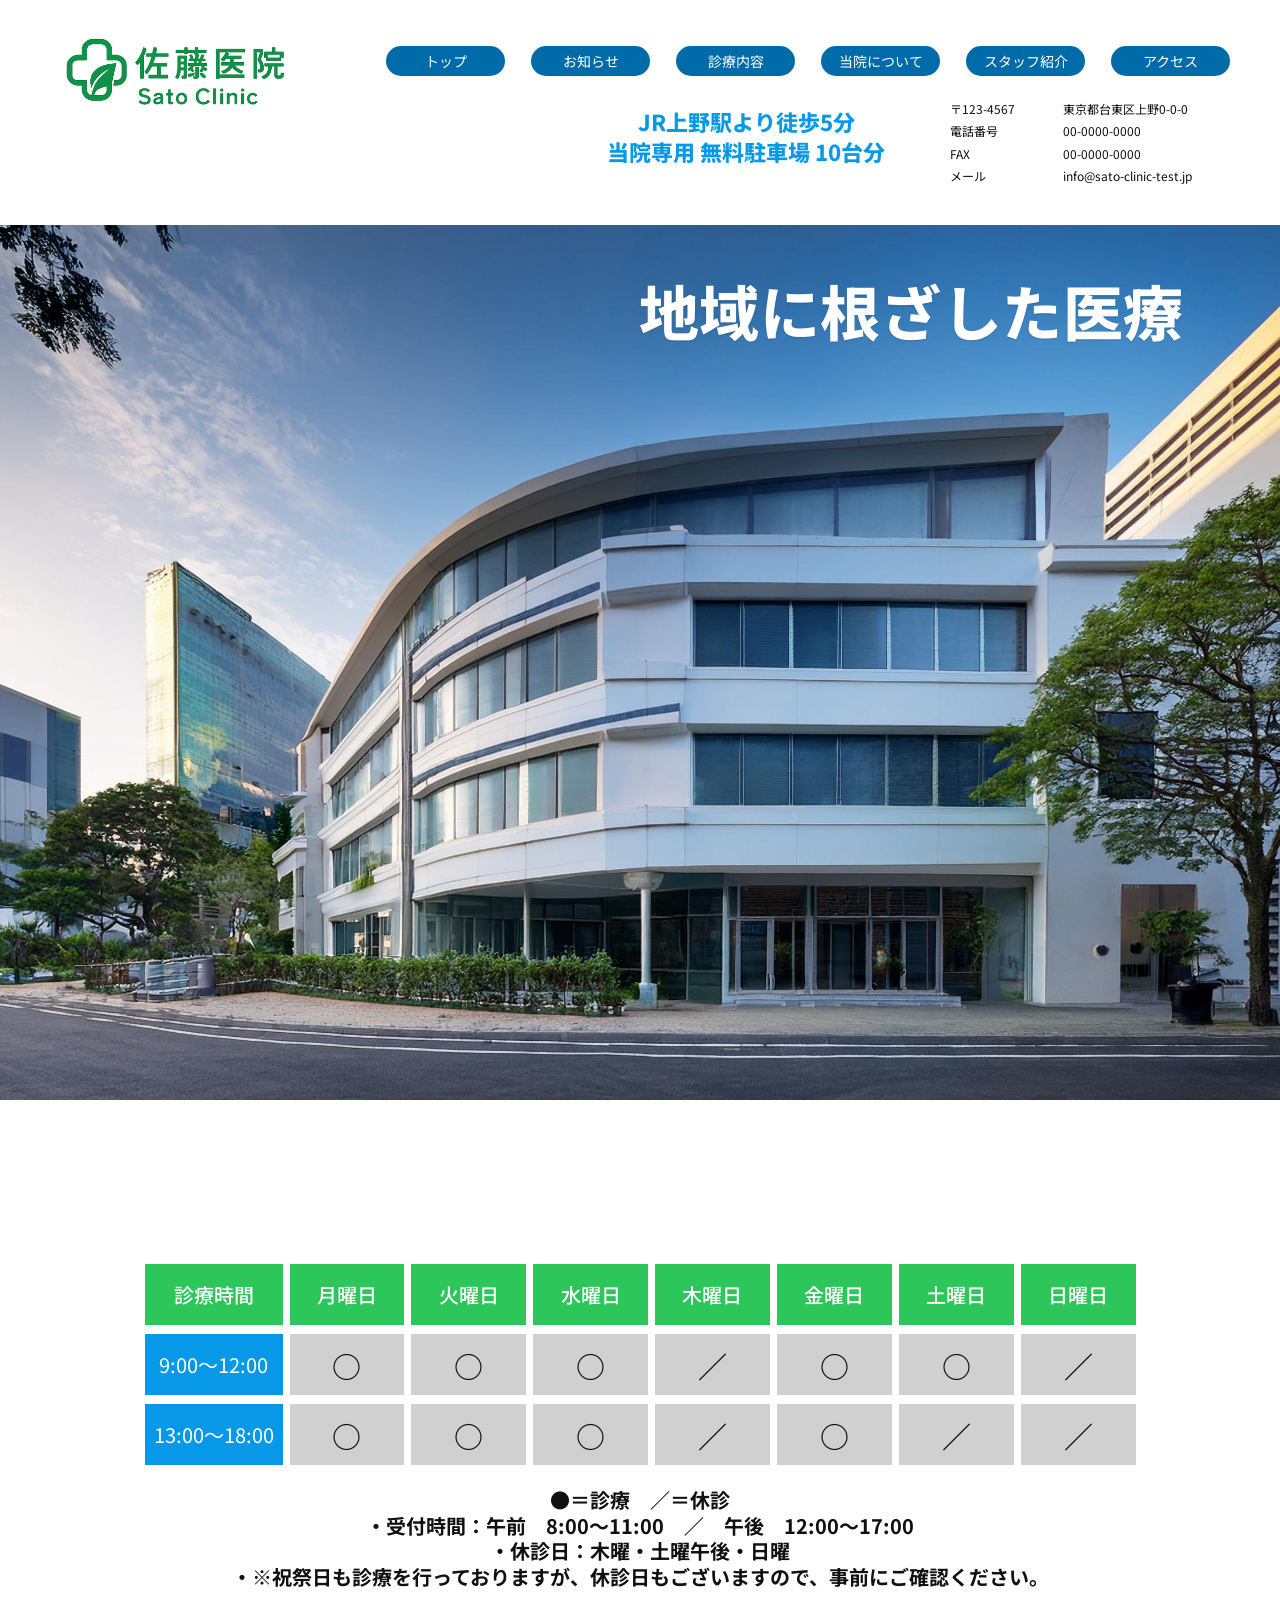
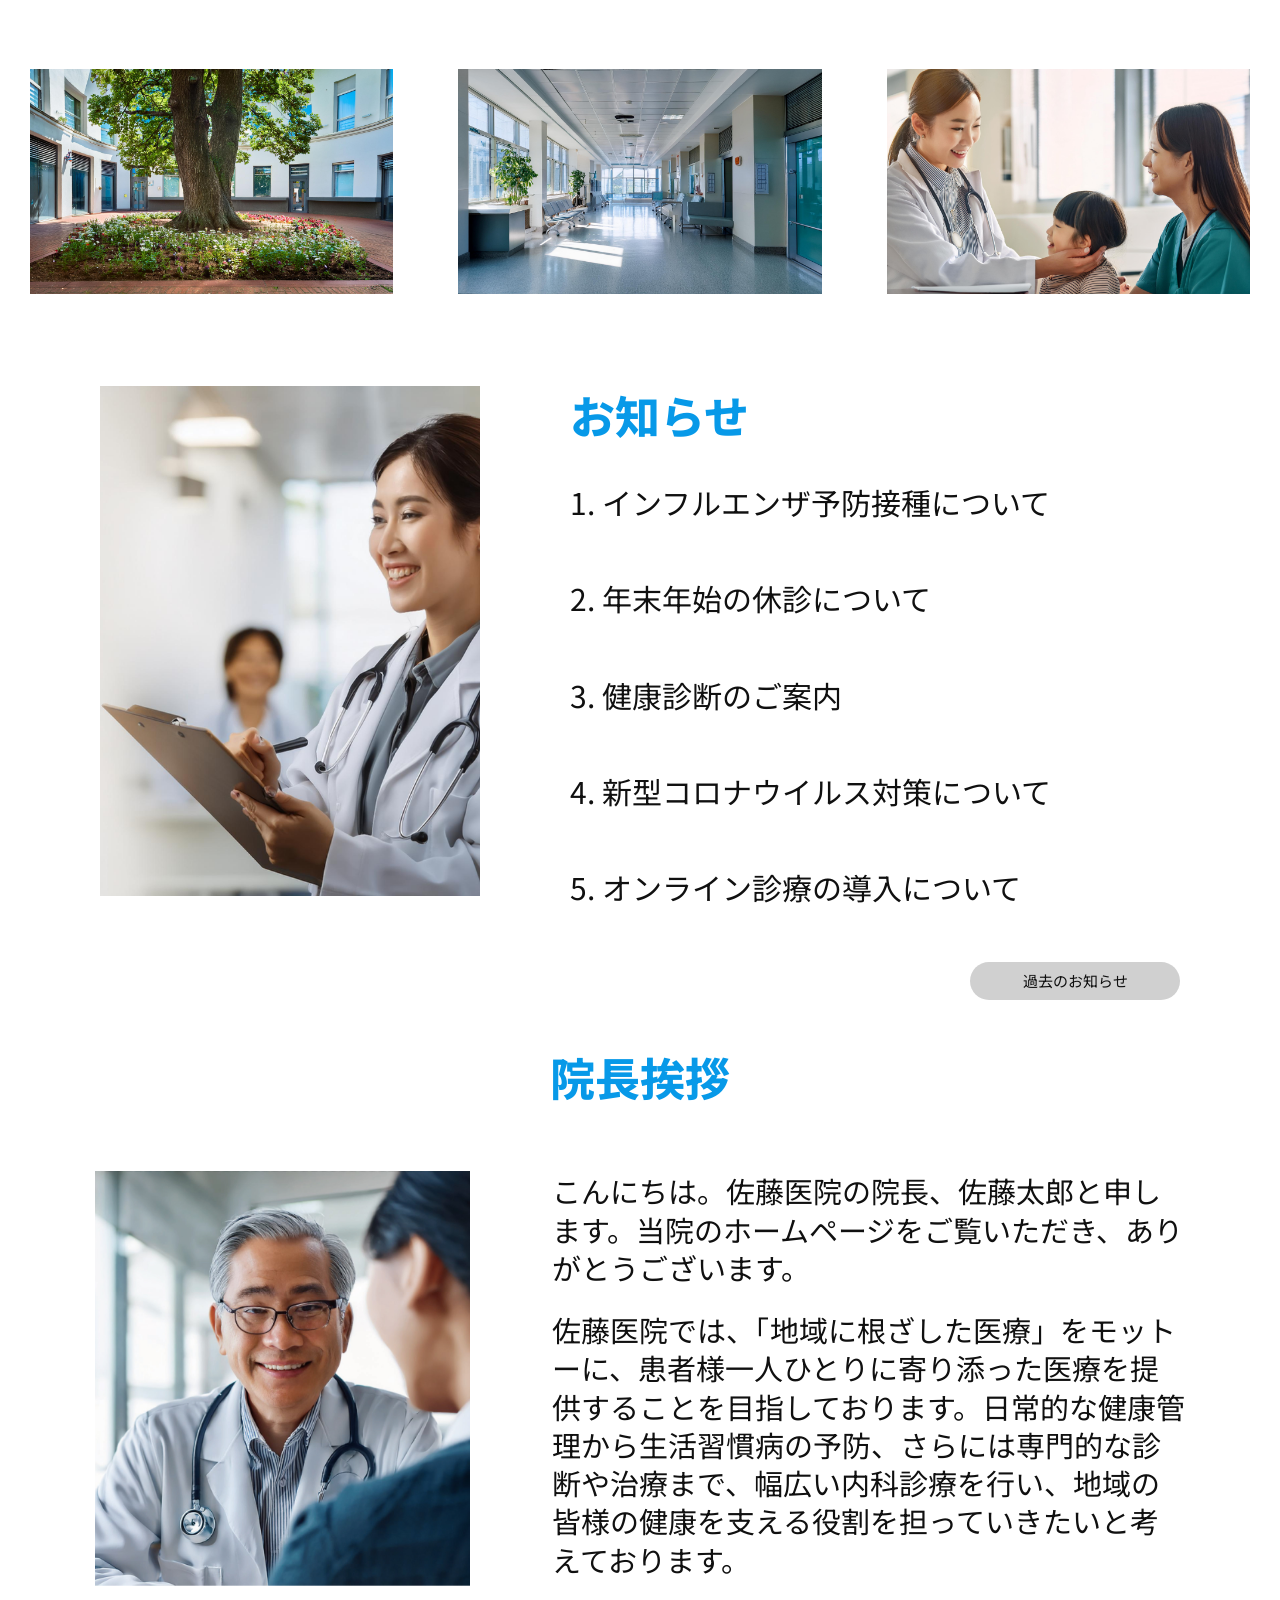
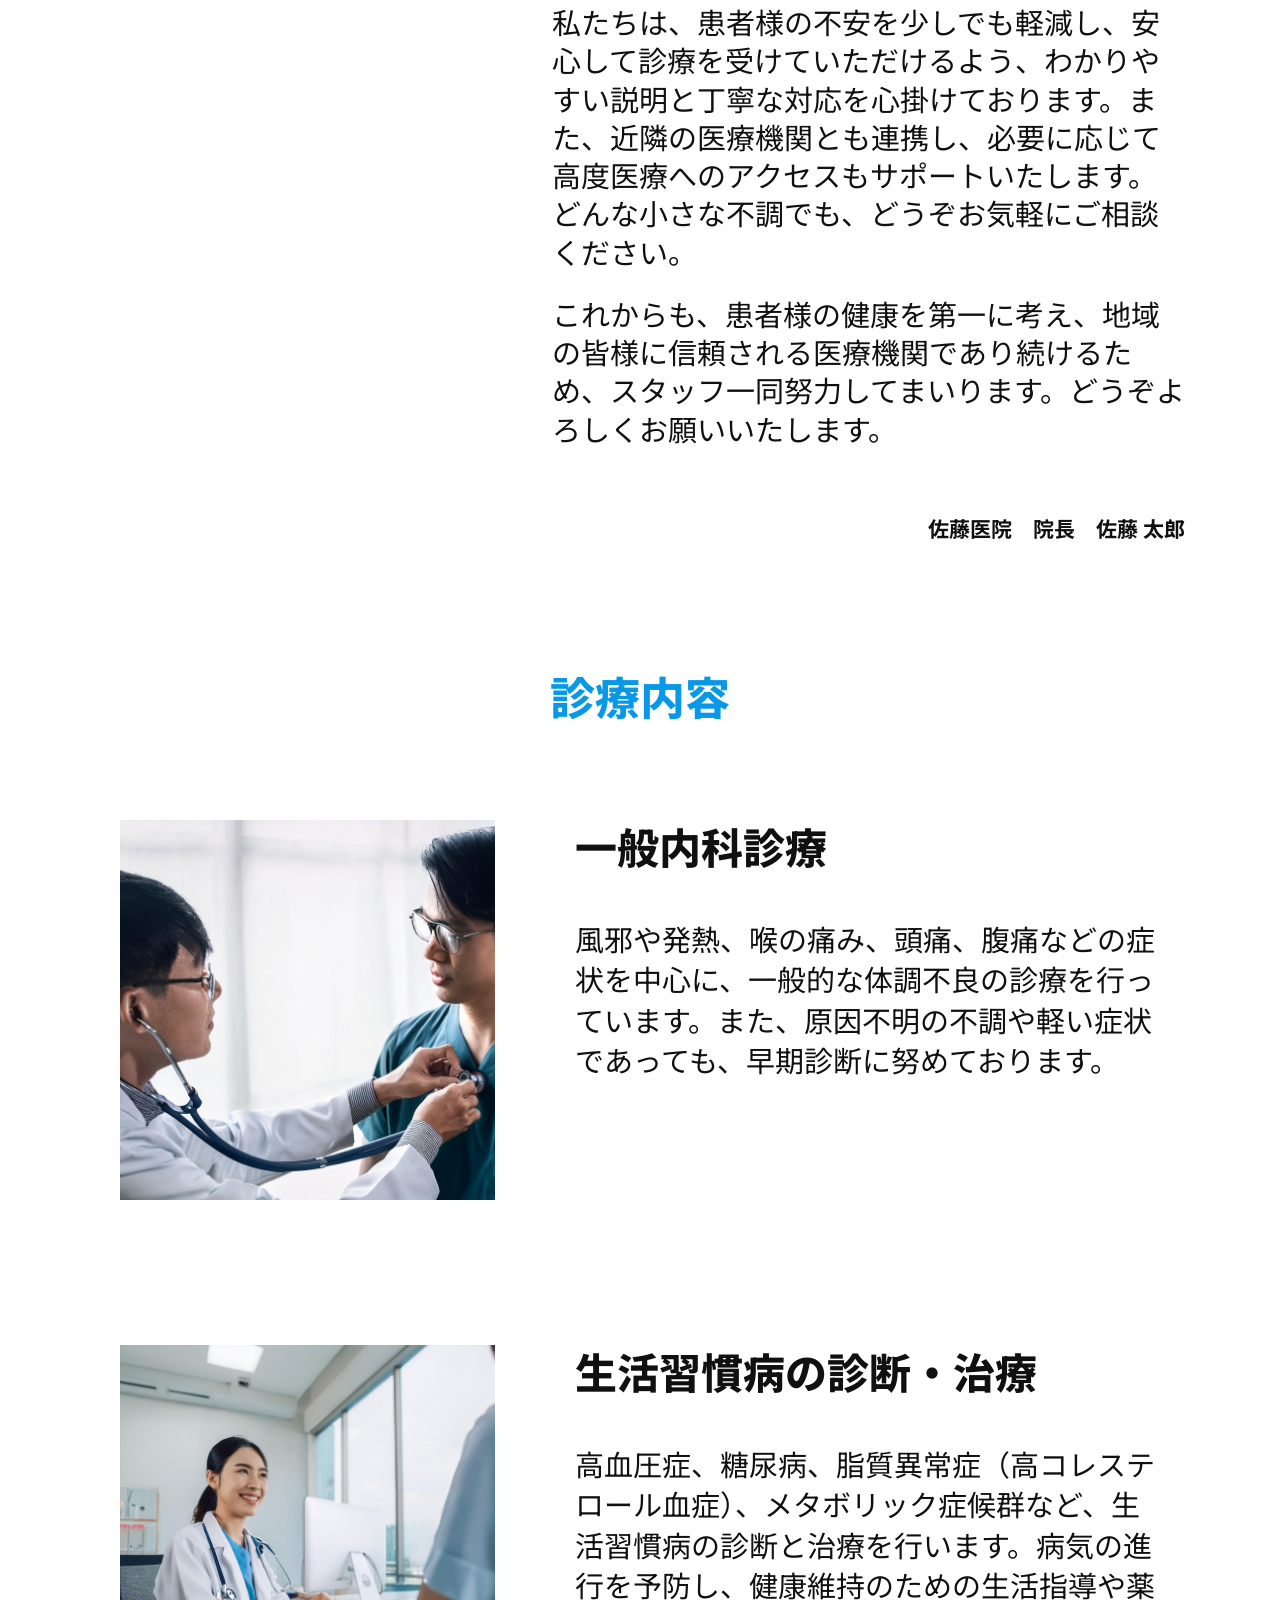
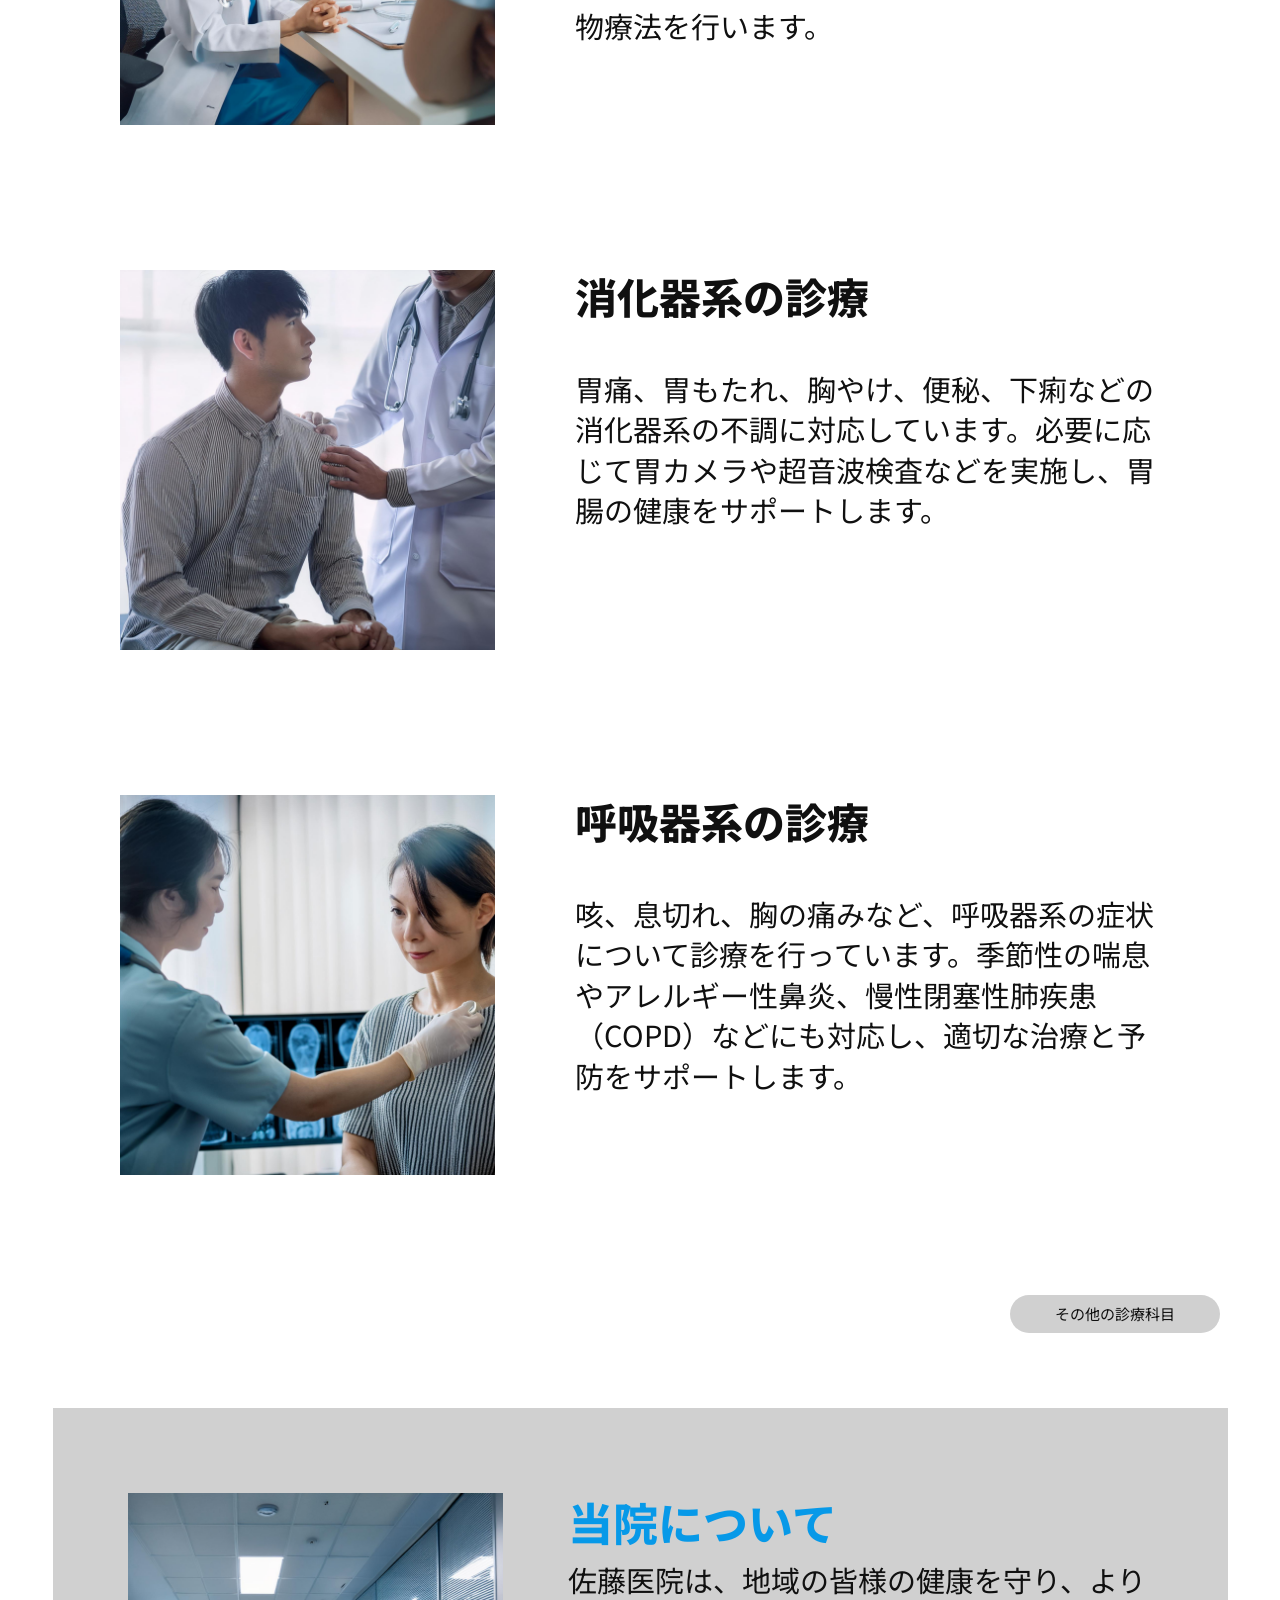
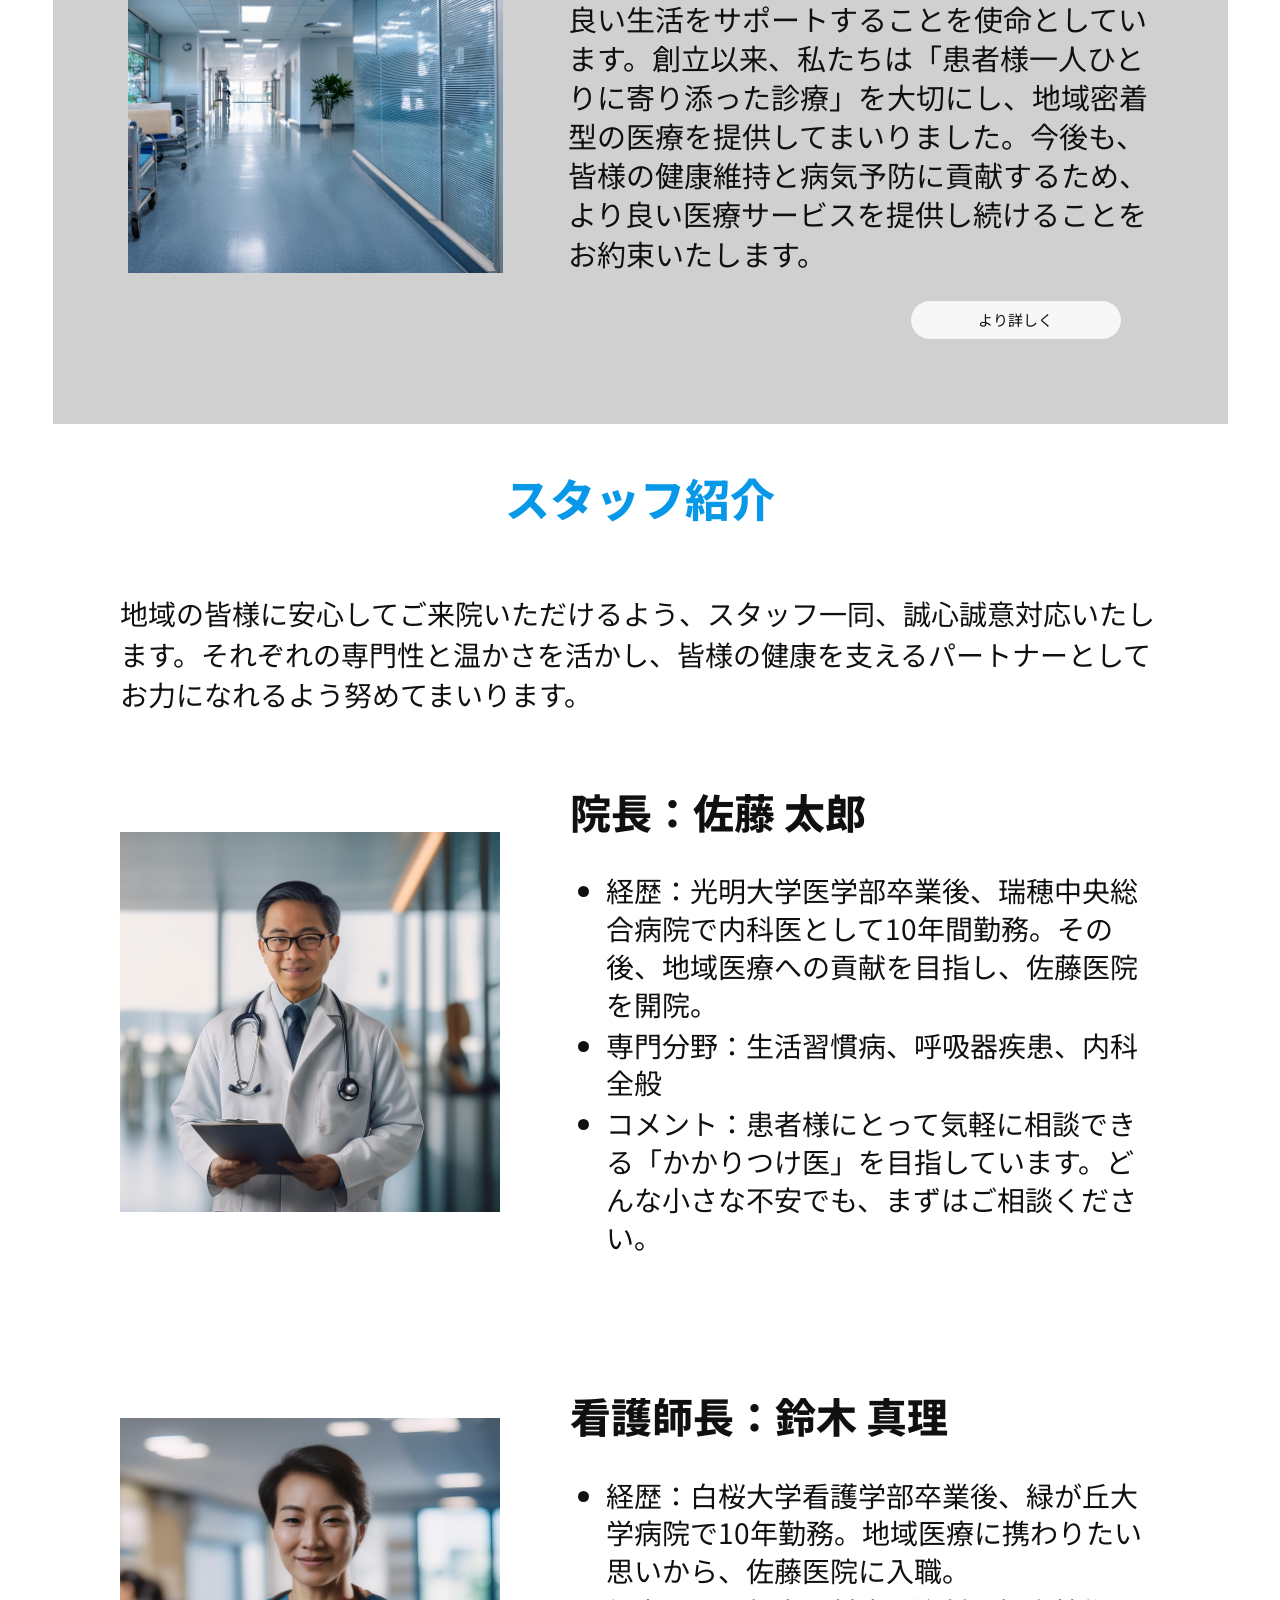
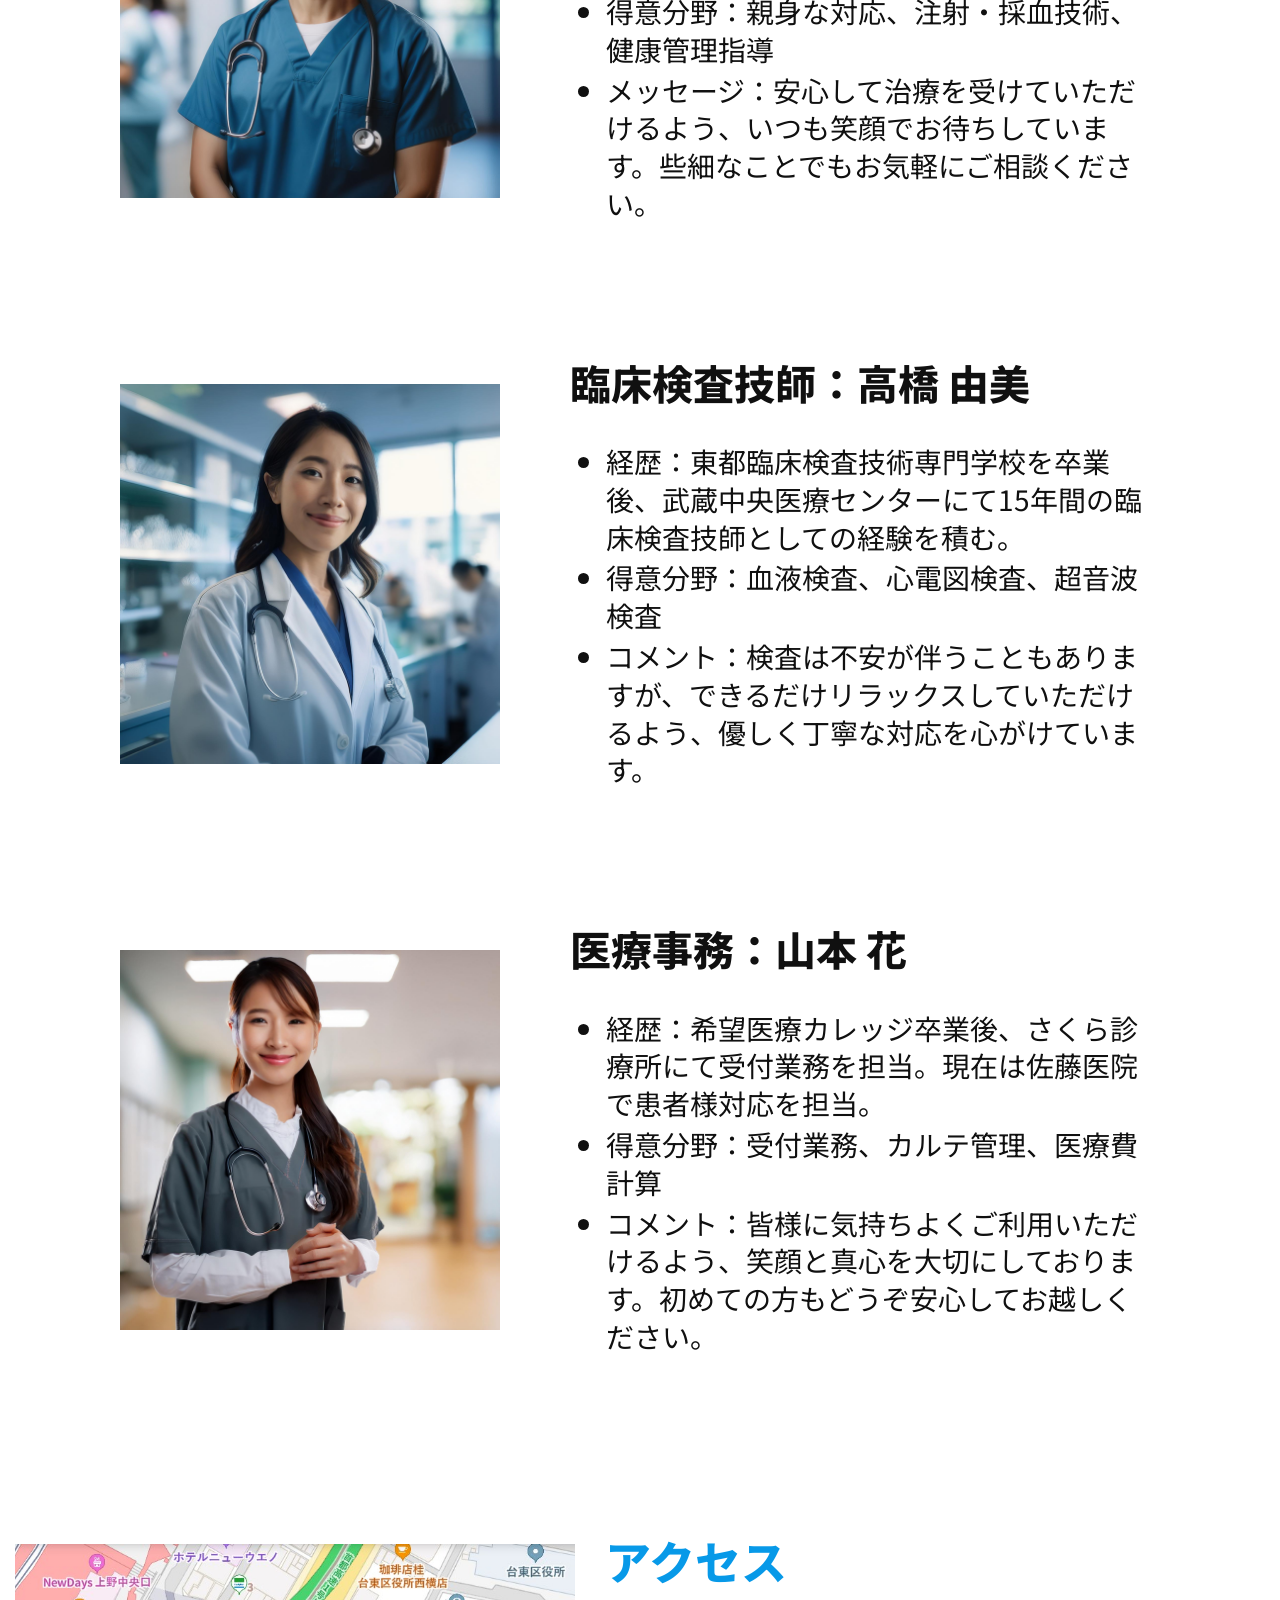
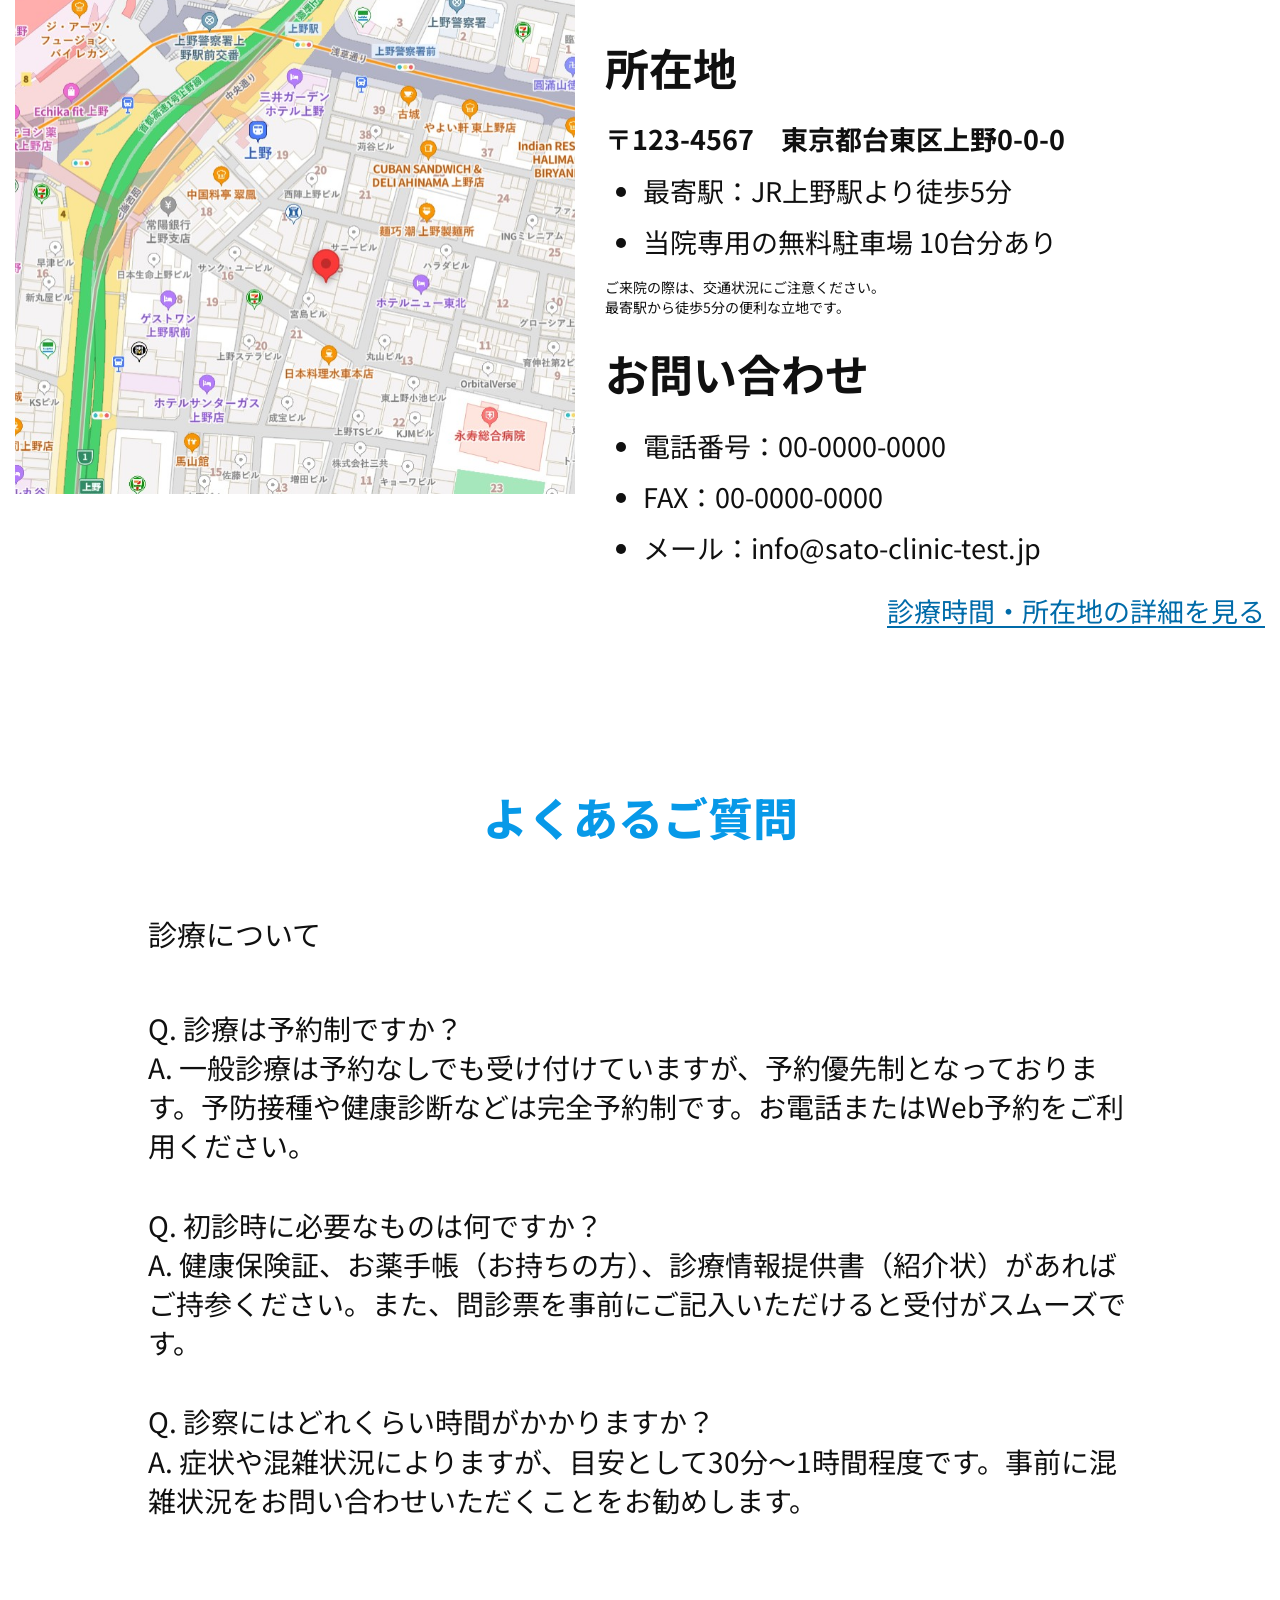
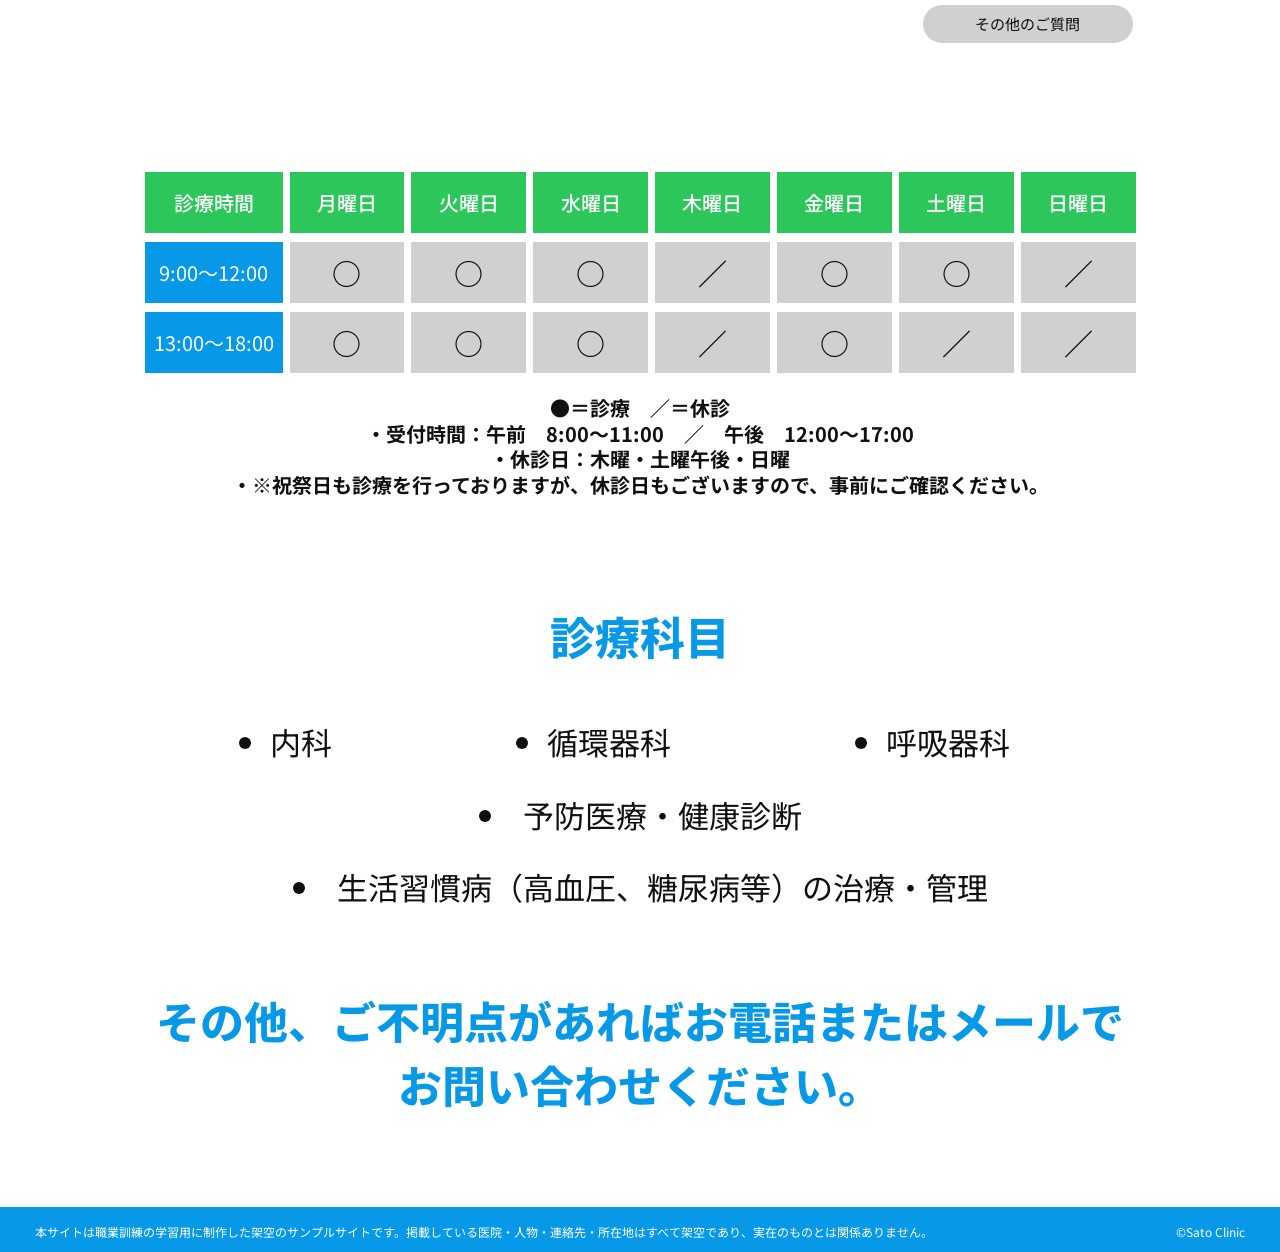
==== commit d1ca5231: "佐藤医院アニメ、スマホ更新" ====
--- a/sato-clinic-website/index.html
+++ b/sato-clinic-website/index.html
@@ -10,6 +10,8 @@
   <link rel="preconnect" href="https://fonts.gstatic.com" crossorigin>
   <link href="https://fonts.googleapis.com/css2?family=Noto+Sans+JP:wght@400;500;600;700;800&display=swap" rel="stylesheet">
   <link rel="stylesheet" href="./css/style.css">
+  <script src="./js/scroll-reveal.js" defer></script>
+  <script src="./js/gallery-carousel.js" defer></script>
 </head>
 <body class="home-page">
 <header class="site-header" id="top">
@@ -23,9 +25,9 @@
 </header>
 <main>
  <section class="hero" aria-label="佐藤医院の紹介"><img src="./assets/Hospital_Exterior/hospital_1.jpg" alt="佐藤医院の建物外観"><h1>地域に根ざした医療</h1></section>
- <section class="hours-section" id="hours" aria-label="診療時間"><div class="hours-wrap"><table class="hours-table" aria-label="診療時間"><thead><tr><th scope="col">診療時間</th><th scope="col">月曜日</th><th scope="col">火曜日</th><th scope="col">水曜日</th><th scope="col">木曜日</th><th scope="col">金曜日</th><th scope="col">土曜日</th><th scope="col">日曜日</th></tr></thead><tbody><tr><th scope="row">9:00〜12:00</th><td>○</td><td>○</td><td>○</td><td>／</td><td>○</td><td>○</td><td>／</td></tr><tr><th scope="row">13:00〜18:00</th><td>○</td><td>○</td><td>○</td><td>／</td><td>○</td><td>／</td><td>／</td></tr></tbody></table>
+ <section class="hours-section" id="hours" aria-label="診療時間"><div class="hours-wrap"><div class="hours-table-scroll" role="region" aria-label="診療時間表（横にスクロールできます）" tabindex="0"><table class="hours-table" aria-label="診療時間"><thead><tr><th scope="col">診療時間</th><th scope="col">月曜日</th><th scope="col">火曜日</th><th scope="col">水曜日</th><th scope="col">木曜日</th><th scope="col">金曜日</th><th scope="col">土曜日</th><th scope="col">日曜日</th></tr></thead><tbody><tr><th scope="row">9:00〜12:00</th><td>○</td><td>○</td><td>○</td><td>／</td><td>○</td><td>○</td><td>／</td></tr><tr><th scope="row">13:00〜18:00</th><td>○</td><td>○</td><td>○</td><td>／</td><td>○</td><td>／</td><td>／</td></tr></tbody></table></div>
  <div class="hours-notes"><p>●＝診療　／＝休診</p><p>・受付時間：午前　8:00〜11:00　／　午後　12:00〜17:00</p><p>・休診日：木曜・土曜午後・日曜</p><p>・※祝祭日も診療を行っておりますが、休診日もございますので、事前にご確認ください。</p></div></div></section>
- <div class="clinic-gallery" aria-label="院内の様子"><img src="./assets/Hospital_Exterior/hospital_2.jpg" alt="緑のある医院の中庭" loading="lazy"><img src="./assets/Hospital_Exterior/hospital_6.jpg" alt="明るい院内廊下" loading="lazy"><img src="./assets/Patient_Image/patient_1.jpg" alt="医師が家族に診察する様子" loading="lazy"></div>
+ <div class="photoframe" role="region" aria-label="院内の様子"><div class="clinic-gallery" id="clinic-gallery"><img src="./assets/Hospital_Exterior/hospital_2.jpg" alt="緑のある医院の中庭" loading="lazy"><img src="./assets/Hospital_Exterior/hospital_6.jpg" alt="明るい院内廊下" loading="lazy"><img src="./assets/Patient_Image/patient_1.jpg" alt="医師が家族に診察する様子" loading="lazy"></div><div class="gallery-dots" role="group" aria-label="写真の切り替え" hidden></div></div>
  <section class="home-section news-section" id="news"><div class="news-layout"><img class="news-visual" src="./assets/Medical_Image/medical_3.jpg" alt="カルテを持つ医師" loading="lazy"><div class="news-copy"><h2>お知らせ</h2><ol class="news-links"><li><a href="./news.html#news-1">1. インフルエンザ予防接種について</a></li><li><a href="./news.html#news-2">2. 年末年始の休診について</a></li><li><a href="./news.html#news-3">3. 健康診断のご案内</a></li><li><a href="./news.html#news-4">4. 新型コロナウイルス対策について</a></li><li><a href="./news.html#news-5">5. オンライン診療の導入について</a></li></ol><a class="pill-link" href="./news.html">過去のお知らせ</a></div></div></section>
  <section class="home-section greeting-section" id="greeting"><h2 class="section-heading">院長挨拶</h2><div class="media-row greeting-row"><img src="./assets/Doctor_Image/firstView.jpg" alt="院長の佐藤太郎が患者と話している様子" loading="lazy"><div class="row-copy"><p>こんにちは。佐藤医院の院長、佐藤太郎と申します。当院のホームページをご覧いただき、ありがとうございます。</p>
  <p>佐藤医院では、「地域に根ざした医療」をモットーに、患者様一人ひとりに寄り添った医療を提供することを目指しております。日常的な健康管理から生活習慣病の予防、さらには専門的な診断や治療まで、幅広い内科診療を行い、地域の皆様の健康を支える役割を担っていきたいと考えております。</p>
@@ -37,7 +39,7 @@
  <section class="home-section staff-section" id="staff"><h2 class="section-heading">スタッフ紹介</h2><p class="section-intro">地域の皆様に安心してご来院いただけるよう、スタッフ一同、誠心誠意対応いたします。それぞれの専門性と温かさを活かし、皆様の健康を支えるパートナーとしてお力になれるよう努めてまいります。</p><div class="staff-list"><article class="media-row staff-row"><img src="./assets/Doctor_Image/sato_taro.jpg" alt="院長：佐藤 太郎" loading="lazy"><div class="row-copy"><h3>院長：佐藤 太郎</h3><ul><li>経歴：光明大学医学部卒業後、瑞穂中央総合病院で内科医として10年間勤務。その後、地域医療への貢献を目指し、佐藤医院を開院。</li><li>専門分野：生活習慣病、呼吸器疾患、内科全般</li><li>コメント：患者様にとって気軽に相談できる「かかりつけ医」を目指しています。どんな小さな不安でも、まずはご相談ください。</li></ul></div></article><article class="media-row staff-row"><img src="./assets/Doctor_Image/suzuki_mari.jpg" alt="看護師長：鈴木 真理" loading="lazy"><div class="row-copy"><h3>看護師長：鈴木 真理</h3><ul><li>経歴：白桜大学看護学部卒業後、緑が丘大学病院で10年勤務。地域医療に携わりたい思いから、佐藤医院に入職。</li><li>得意分野：親身な対応、注射・採血技術、健康管理指導</li><li>メッセージ：安心して治療を受けていただけるよう、いつも笑顔でお待ちしています。些細なことでもお気軽にご相談ください。</li></ul></div></article><article class="media-row staff-row"><img src="./assets/Doctor_Image/takahashi_yumi.jpg" alt="臨床検査技師：高橋 由美" loading="lazy"><div class="row-copy"><h3>臨床検査技師：高橋 由美</h3><ul><li>経歴：東都臨床検査技術専門学校を卒業後、武蔵中央医療センターにて15年間の臨床検査技師としての経験を積む。</li><li>得意分野：血液検査、心電図検査、超音波検査</li><li>コメント：検査は不安が伴うこともありますが、できるだけリラックスしていただけるよう、優しく丁寧な対応を心がけています。</li></ul></div></article><article class="media-row staff-row"><img src="./assets/Doctor_Image/yamamoto_hana.jpg" alt="医療事務：山本 花" loading="lazy"><div class="row-copy"><h3>医療事務：山本 花</h3><ul><li>経歴：希望医療カレッジ卒業後、さくら診療所にて受付業務を担当。現在は佐藤医院で患者様対応を担当。</li><li>得意分野：受付業務、カルテ管理、医療費計算</li><li>コメント：皆様に気持ちよくご利用いただけるよう、笑顔と真心を大切にしております。初めての方もどうぞ安心してお越しください。</li></ul></div></article></div></section>
  <section class="home-section access-section" id="access"><div class="access-grid"><img src="./assets/map.jpg" alt="佐藤医院付近を示す地図（サンプル）" loading="lazy"><div class="access-copy"><h2>アクセス</h2><h3>所在地</h3><p class="address-line">〒123-4567　東京都台東区上野0-0-0</p><ul><li>最寄駅：JR上野駅より徒歩5分</li><li>当院専用の無料駐車場 10台分あり</li></ul><p class="access-small">ご来院の際は、交通状況にご注意ください。<br>最寄駅から徒歩5分の便利な立地です。</p><h3>お問い合わせ</h3><ul><li>電話番号：00-0000-0000</li><li>FAX：00-0000-0000</li><li>メール：info@sato-clinic-test.jp</li></ul><p class="access-detail-link"><a href="./access.html">診療時間・所在地の詳細を見る</a></p></div></div></section>
  <section class="home-section faq-preview" id="faq"><h2 class="section-heading">よくあるご質問</h2><div class="faq-preview-inner"><h3>診療について</h3><div class="faq-item"><p>Q. 診療は予約制ですか？</p><p>A. 一般診療は予約なしでも受け付けていますが、予約優先制となっております。予防接種や健康診断などは完全予約制です。お電話またはWeb予約をご利用ください。</p></div><div class="faq-item"><p>Q. 初診時に必要なものは何ですか？</p><p>A. 健康保険証、お薬手帳（お持ちの方）、診療情報提供書（紹介状）があればご持参ください。また、問診票を事前にご記入いただけると受付がスムーズです。</p></div><div class="faq-item"><p>Q. 診察にはどれくらい時間がかかりますか？</p><p>A. 症状や混雑状況によりますが、目安として30分〜1時間程度です。事前に混雑状況をお問い合わせいただくことをお勧めします。</p></div><div class="section-action"><a class="pill-link" href="./faq.html">その他のご質問</a></div></div></section>
- <section class="home-section bottom-info" aria-label="診療時間と診療科目"><div class="hours-wrap"><table class="hours-table" aria-label="診療時間"><thead><tr><th scope="col">診療時間</th><th scope="col">月曜日</th><th scope="col">火曜日</th><th scope="col">水曜日</th><th scope="col">木曜日</th><th scope="col">金曜日</th><th scope="col">土曜日</th><th scope="col">日曜日</th></tr></thead><tbody><tr><th scope="row">9:00〜12:00</th><td>○</td><td>○</td><td>○</td><td>／</td><td>○</td><td>○</td><td>／</td></tr><tr><th scope="row">13:00〜18:00</th><td>○</td><td>○</td><td>○</td><td>／</td><td>○</td><td>／</td><td>／</td></tr></tbody></table>
+ <section class="home-section bottom-info" aria-label="診療時間と診療科目"><div class="hours-wrap"><div class="hours-table-scroll" role="region" aria-label="診療時間表（横にスクロールできます）" tabindex="0"><table class="hours-table" aria-label="診療時間"><thead><tr><th scope="col">診療時間</th><th scope="col">月曜日</th><th scope="col">火曜日</th><th scope="col">水曜日</th><th scope="col">木曜日</th><th scope="col">金曜日</th><th scope="col">土曜日</th><th scope="col">日曜日</th></tr></thead><tbody><tr><th scope="row">9:00〜12:00</th><td>○</td><td>○</td><td>○</td><td>／</td><td>○</td><td>○</td><td>／</td></tr><tr><th scope="row">13:00〜18:00</th><td>○</td><td>○</td><td>○</td><td>／</td><td>○</td><td>／</td><td>／</td></tr></tbody></table></div>
  <div class="hours-notes"><p>●＝診療　／＝休診</p><p>・受付時間：午前　8:00〜11:00　／　午後　12:00〜17:00</p><p>・休診日：木曜・土曜午後・日曜</p><p>・※祝祭日も診療を行っておりますが、休診日もございますので、事前にご確認ください。</p></div></div><h2 class="section-heading">診療科目</h2><ul class="subjects"><li>内科</li><li>循環器科</li><li>呼吸器科</li><li>予防医療・健康診断</li><li>生活習慣病（高血圧、糖尿病等）の治療・管理</li></ul><p class="bottom-message">その他、ご不明点があればお電話またはメールで<br>お問い合わせください。</p></section>
 </main>
 <footer class="site-footer"><p class="footer-disclaimer">本サイトは職業訓練の学習用に制作した架空のサンプルサイトです。掲載している医院・人物・連絡先・所在地はすべて架空であり、実在のものとは関係ありません。</p><p class="footer-copyright">©Sato Clinic</p></footer>
--- a/sato-clinic-website/css/style.css
+++ b/sato-clinic-website/css/style.css
@@ -33,13 +33,13 @@
 .hours-table tbody td{background:#d0d0d0;color:#111;font-size:29px}
 .hours-notes{text-align:center;margin:13px 0 0;font-size:20px;font-weight:700;line-height:1.35}
 .hours-notes p{line-height:1.28;margin:0}
-.clinic-gallery{display:flex;justify-content:space-between;gap:65px;padding:80px 30px 60px;max-width:1440px;margin:auto}
-.clinic-gallery img{width:365px;height:225px;object-fit:cover}
+.clinic-gallery{display:grid;grid-template-columns:repeat(3,minmax(0,365px));justify-content:space-between;gap:65px;padding:80px 30px 60px;max-width:1440px;margin:auto}
+.clinic-gallery img{width:100%;height:225px;object-fit:cover}
 .home-section{width:100%;scroll-margin-top:24px}
 .home-section h2,.about-preview h2{font-size:45px;font-weight:800;line-height:1.3}
 .news-section{padding-top:32px}
 .news-layout{width:calc(100% - 200px);max-width:1190px;margin:auto;display:grid;grid-template-columns:380px 1fr;column-gap:90px;align-items:start}
-.news-visual{width:380px;height:510px;object-fit:cover;object-position:58% 50%}
+.news-visual{width:380px;height:510px;object-fit:cover;object-position:72% 50%}
 .news-copy h2{margin:0 0 35px}
 .news-links{list-style:none;padding:0;margin:0}
 .news-links li{margin:0 0 52px;font-size:30px;line-height:1.48}
@@ -54,7 +54,7 @@
 .media-row .row-copy{min-width:0;font-size:29px;line-height:1.38}
 .media-row .row-copy p{line-height:1.32;margin:0 0 24px}
 .greeting-row{max-width:1090px;grid-template-columns:375px minmax(0,1fr);gap:82px}
-.greeting-row>img{height:415px;object-position:25% 50%}
+.greeting-row>img{height:415px;object-position:86% 50%}
 .greeting-sign{text-align:right;margin-top:68px!important;font-size:21px;font-weight:700}
 .medical-section{padding-top:100px}
 .medical-list{margin-top:95px}
@@ -159,3 +159,223 @@
 .detail-access-map p{font-size:25px;line-height:1.5}
 .detail-access .hours-table{font-size:17px}
 .detail-access .hours-notes{font-size:18px}
+
+/* Person-centered framing: preserve source images and box dimensions while
+   choosing a suitable focal point for each individual landscape photo. */
+/* Medical photos: fill the fixed 375x380 image frame without letterboxing.
+   Position the crop so the clinician on the left remains visible through the ear. */
+.medical-list .medical-row:nth-child(1) > img {
+  object-fit:cover;
+  object-position:20% 50%;
+}
+.medical-list .medical-row:nth-child(2) > img { object-position:0% 50%; }
+.medical-list .medical-row:nth-child(3) > img { object-position:50% 50%; }
+.medical-list .medical-row:nth-child(4) > img {
+  object-fit:cover;
+  object-position:33% 50%;
+}
+.staff-list .staff-row:nth-child(1) > img { object-position:95% 50%; }
+.staff-list .staff-row:nth-child(2) > img { object-position:100% 50%; }
+.staff-list .staff-row:nth-child(3) > img { object-position:45% 50%; }
+.staff-list .staff-row:nth-child(4) > img { object-position:0% 50%; }
+.detail-medical-list .medical-row:nth-child(1) > img { object-position:47% 50%; }
+.detail-medical-list .medical-row:nth-child(2) > img { object-position:100% 50%; }
+.detail-medical-list .medical-row:nth-child(3) > img { object-position:88% 50%; }
+
+/* JavaScript adds these classes only when scroll animations are supported. */
+.scroll-reveal {
+  opacity: 0;
+  transform: translateY(28px);
+  transition: opacity 0.8s ease-out, transform 0.8s ease-out;
+}
+.scroll-reveal.is-visible {
+  opacity: 1;
+  transform: translateY(0);
+}
+@media (prefers-reduced-motion: reduce) {
+  html { scroll-behavior: auto; }
+  .scroll-reveal {
+    opacity: 1;
+    transform: none;
+    transition: none;
+  }
+}
+@media print {
+  .scroll-reveal {
+    opacity: 1;
+    transform: none;
+    transition: none;
+  }
+}
+
+/* Keep wide tables inside their own scroll area, rather than widening the page. */
+.hours-table-scroll { overflow-x: auto; }
+.hours-table-scroll:focus-visible,
+.clinic-gallery:focus-visible { outline: 3px solid var(--nav); outline-offset: 3px; }
+.gallery-dots { display: none; }
+.gallery-dots[hidden] { display: none; }
+
+/* Tablet and smaller laptops. Desktop dimensions above this breakpoint are preserved. */
+@media (max-width: 1200px) {
+  .home-page, .detail-body { min-width: 0; }
+  .site-header { width: 100%; height: auto; padding: 28px 24px; }
+  .header-top { flex-direction: column; align-items: center; gap: 24px; }
+  .brand { flex: none; }
+  .main-nav { width: 100%; flex-wrap: wrap; justify-content: center; gap: 12px; padding: 0; }
+  .main-nav a { min-width: 0; flex: 1 1 120px; max-width: 180px; height: auto; min-height: 44px; }
+  .header-info { position: static; justify-content: center; flex-wrap: wrap; gap: 24px 40px; margin-top: 24px; }
+  .access-lead { white-space: normal; }
+  .hero, .site-footer { min-width: 0; }
+  .hero { height: clamp(360px, 60vw, 720px); }
+  .hero h1 { font-size: clamp(30px, 4.5vw, 54px); }
+  .hours-section { padding: 70px 24px 0; }
+  .hours-table { min-width: 580px; }
+  .hours-notes { font-size: 17px; }
+  .clinic-gallery { gap: 24px; padding: 60px 24px; }
+  .clinic-gallery img { height: auto; aspect-ratio: 365 / 225; }
+  .home-section { padding-left: 24px; padding-right: 24px; }
+  .news-layout { width: 100%; grid-template-columns: 32% minmax(0, 1fr); gap: 32px; }
+  .news-visual { width: 100%; height: 450px; }
+  .news-links li { font-size: 24px; margin-bottom: 28px; }
+  .media-row, .greeting-row, .staff-row,
+  .detail-medical .medical-row { grid-template-columns: 36% minmax(0, 1fr); gap: 32px; }
+  .media-row > img, .staff-row > img, .detail-medical .medical-row img { width: 100%; height: auto; aspect-ratio: 1; }
+  .media-row .row-copy, .medical-row p, .staff-row ul,
+  .detail-medical .medical-row p { font-size: 22px; }
+  .medical-row h3, .staff-row h3, .detail-medical .medical-row h3 { font-size: 30px; margin-bottom: 24px; }
+  .section-intro { font-size: 22px; }
+  .about-preview { margin-left: 24px; margin-right: 24px; padding: 40px; gap: 32px; grid-template-columns: 36% minmax(0, 1fr); min-height: 0; }
+  .about-preview > img { width: 100%; height: auto; aspect-ratio: 1; }
+  .about-preview-copy { min-width: 0; min-height: 0; }
+  .about-preview-copy p { font-size: 22px; }
+  .access-grid { padding: 0; grid-template-columns: 42% minmax(0, 1fr); gap: 28px; }
+  .access-grid > img { width: 100%; height: auto; }
+  .access-copy { min-width: 0; }
+  .access-copy h2 { font-size: 38px; margin: 0 0 28px; }
+  .access-copy h3 { font-size: 30px; }
+  .access-copy p, .access-copy ul, .access-copy .address-line { font-size: 21px; }
+  .access-copy p, .header-contact dd { overflow-wrap: anywhere; }
+  .faq-item { font-size: 22px; }
+  .subjects { gap: 16px 40px; font-size: 24px; padding-left: 24px; }
+  .bottom-message { font-size: 32px; }
+  .site-footer { flex-wrap: wrap; gap: 16px; }
+  .detail-content { width: calc(100% - 48px); }
+  .detail-topbar h1 { font-size: 36px; }
+  .detail-back { white-space: normal; font-size: 17px; min-height: 44px; }
+  .news-detail h2, .about-detail-section h2, .faq-detail-group h2 { font-size: 30px; }
+  .news-detail p, .about-detail-section p, .about-detail-section ul,
+  .faq-detail-group .faq-item { font-size: 22px; }
+  .faq-closing { font-size: 28px; }
+  .detail-access-map { grid-template-columns: 44% minmax(0, 1fr); gap: 24px; }
+  .detail-access-map p { overflow-wrap: anywhere; }
+}
+
+@media (max-width: 767px) {
+  body { overflow-wrap: break-word; }
+  .site-header { padding: 24px 20px; }
+  .brand img { width: 210px; }
+  .main-nav { display: grid; grid-template-columns: repeat(3, minmax(0, 1fr)); gap: 10px 8px; }
+  .main-nav a { font-size: 12px; width: 100%; max-width: none; padding: 8px 2px; }
+  .header-info { flex-direction: column; align-items: center; gap: 18px; }
+  .access-lead { font-size: 17px; }
+  .header-contact { min-width: 0; width: 100%; max-width: 320px; grid-template-columns: 90px minmax(0, 1fr); font-size: 12px; }
+  .header-contact dt, .header-contact dd { white-space: normal; }
+  .hero { height: clamp(280px, 75vw, 480px); }
+  .hero h1 { font-size: clamp(24px, 5.5vw, 38px); top: 28px; right: 20px; left: 20px; text-align: right; }
+  .hours-section { padding: 40px 20px 0; }
+  .hours-table, .detail-access .hours-table { font-size: 14px; border-spacing: 3px 5px; }
+  .hours-table th:first-child { width: 110px; }
+  .hours-table th, .hours-table td { height: 48px; }
+  .hours-table tbody td { font-size: 23px; }
+  .hours-notes, .detail-access .hours-notes { font-size: 14px; text-align: left; }
+  .hours-notes p { line-height: 1.7; }
+
+  .photoframe { padding: 36px 20px; min-width: 0; }
+  .clinic-gallery {
+    display: flex;
+    gap: 16px;
+    padding: 0;
+    overflow-x: auto;
+    scroll-snap-type: x mandatory;
+    overscroll-behavior-x: contain;
+    scrollbar-width: none;
+    border-radius: 8px;
+  }
+  .clinic-gallery::-webkit-scrollbar { display: none; }
+  .clinic-gallery img { flex: 0 0 100%; width: 100%; min-width: 0; scroll-snap-align: start; }
+  .gallery-dots { display: flex; justify-content: center; gap: 4px; padding-top: 8px; }
+  .gallery-dot { display: grid; place-items: center; width: 44px; height: 44px; padding: 0; border: 0; background: transparent; cursor: pointer; }
+  .gallery-dot::before { content: ''; width: 9px; height: 9px; border-radius: 50%; background: #b5b5b5; }
+  .gallery-dot[aria-current="true"]::before { background: var(--nav); transform: scale(1.3); }
+  .gallery-dot:focus-visible { outline: 3px solid var(--nav); outline-offset: -4px; border-radius: 50%; }
+
+  .home-section { padding-left: 20px; padding-right: 20px; }
+  .home-section h2, .about-preview h2 { font-size: 28px; }
+  .section-heading, .staff-section .section-heading, .faq-preview .section-heading { margin-bottom: 28px; }
+  .news-section { padding-top: 12px; }
+  .news-layout, .media-row, .greeting-row, .staff-row,
+  .detail-medical .medical-row, .about-preview,
+  .access-grid, .detail-access-map { grid-template-columns: minmax(0, 1fr); gap: 24px; }
+  .news-visual { height: auto; max-height: 360px; aspect-ratio: 4 / 3; }
+  .news-copy h2 { margin-bottom: 24px; }
+  .news-links li { font-size: 17px; line-height: 1.7; margin-bottom: 20px; }
+  .news-links a { display: block; padding: 4px 0; }
+  .pill-link { min-height: 44px; display: flex; align-items: center; justify-content: center; }
+  .section-action .pill-link { display: inline-flex; }
+  .greeting-section, .medical-section, .staff-section, .faq-preview { padding-top: 52px; }
+  .media-row > img, .staff-row > img, .detail-medical .medical-row img { max-width: 440px; margin: auto; }
+  .media-row .row-copy, .medical-row p, .staff-row ul,
+  .detail-medical .medical-row .row-copy, .detail-medical .medical-row p { font-size: 17px; line-height: 1.8 !important; }
+  .media-row .row-copy p { line-height: 1.8; margin-bottom: 20px; }
+  .greeting-sign { font-size: 16px; margin-top: 28px !important; }
+  .medical-list { margin-top: 32px; }
+  .medical-row, .staff-row, .detail-medical .medical-row { margin-bottom: 48px; }
+  .medical-row h3, .staff-row h3, .detail-medical .medical-row h3 { font-size: 24px; line-height: 1.5; margin-bottom: 16px; }
+  .medical-section .section-action { margin: 0; }
+  .about-preview { margin: 52px 20px 0; padding: 24px; }
+  .about-preview > img { max-width: 440px; margin: auto; }
+  .about-preview-copy h2 { margin-bottom: 20px; }
+  .about-preview-copy p { font-size: 17px; line-height: 1.8; }
+  .about-preview-copy .pill-link { margin: 24px 0 0 auto; }
+  .section-intro { font-size: 17px; line-height: 1.8; margin-bottom: 28px; }
+  .staff-row li { margin-bottom: 12px; }
+  .access-section { padding-top: 12px; padding-bottom: 0; }
+  .access-copy h2 { margin-bottom: 24px; }
+  .access-copy h3 { font-size: 24px; margin-bottom: 16px; }
+  .access-copy p, .access-copy ul, .access-copy .address-line { font-size: 17px; line-height: 1.8; }
+  .access-copy .address-line { white-space: normal; }
+  .access-copy .access-small { font-size: 14px; }
+  .access-detail-link a { display: inline-block; padding: 10px 0; }
+  .faq-preview-inner h3 { font-size: 21px; margin-bottom: 24px; }
+  .faq-item { font-size: 17px; margin-bottom: 28px; }
+  .faq-item p { line-height: 1.8; }
+  .faq-item p + p { margin-top: 8px; }
+  .faq-preview .section-action { padding-top: 4px; }
+  .bottom-info { padding-top: 52px; padding-bottom: 48px; }
+  .bottom-info .hours-wrap { margin-bottom: 48px; }
+  .bottom-info .section-heading { margin-bottom: 24px; }
+  .subjects { display: block; font-size: 18px; padding-left: 1.4em; }
+  .subjects li, .subjects li:nth-child(n+4) { text-align: left; list-style-position: outside; margin-bottom: 10px; }
+  .bottom-message { font-size: 23px; margin-top: 36px; line-height: 1.7; }
+  .bottom-message br { display: none; }
+  .site-footer { padding: 24px 20px; flex-direction: column; align-items: flex-start; font-size: 11px; }
+  .footer-disclaimer { line-height: 1.8; }
+
+  .detail-page { padding: 36px 0 52px; }
+  .detail-content { width: calc(100% - 40px); }
+  .detail-topbar { flex-direction: column; gap: 20px; }
+  .detail-topbar h1 { font-size: 28px; }
+  .detail-back { font-size: 15px; margin: 0; padding: 12px 14px; }
+  .detail-page .detail-topbar { margin-bottom: 36px; }
+  .news-detail, .about-detail-section, .faq-detail-group,
+  .detail-access section { margin-bottom: 48px; }
+  .news-detail h2, .about-detail-section h2, .faq-detail-group h2,
+  .detail-access section > h2 { font-size: 23px; line-height: 1.6; margin-bottom: 20px; }
+  .news-detail p, .about-detail-section p, .about-detail-section ul,
+  .faq-detail-group .faq-item, .detail-access .access-intro,
+  .detail-access section > p, .detail-access section > ul,
+  .detail-access-map p { font-size: 17px; line-height: 1.8; }
+  .faq-detail-group .faq-item { margin-bottom: 28px; }
+  .faq-closing { font-size: 23px; line-height: 1.7; margin-top: 48px; }
+  .detail-access .access-intro { margin-bottom: 32px; }
+}
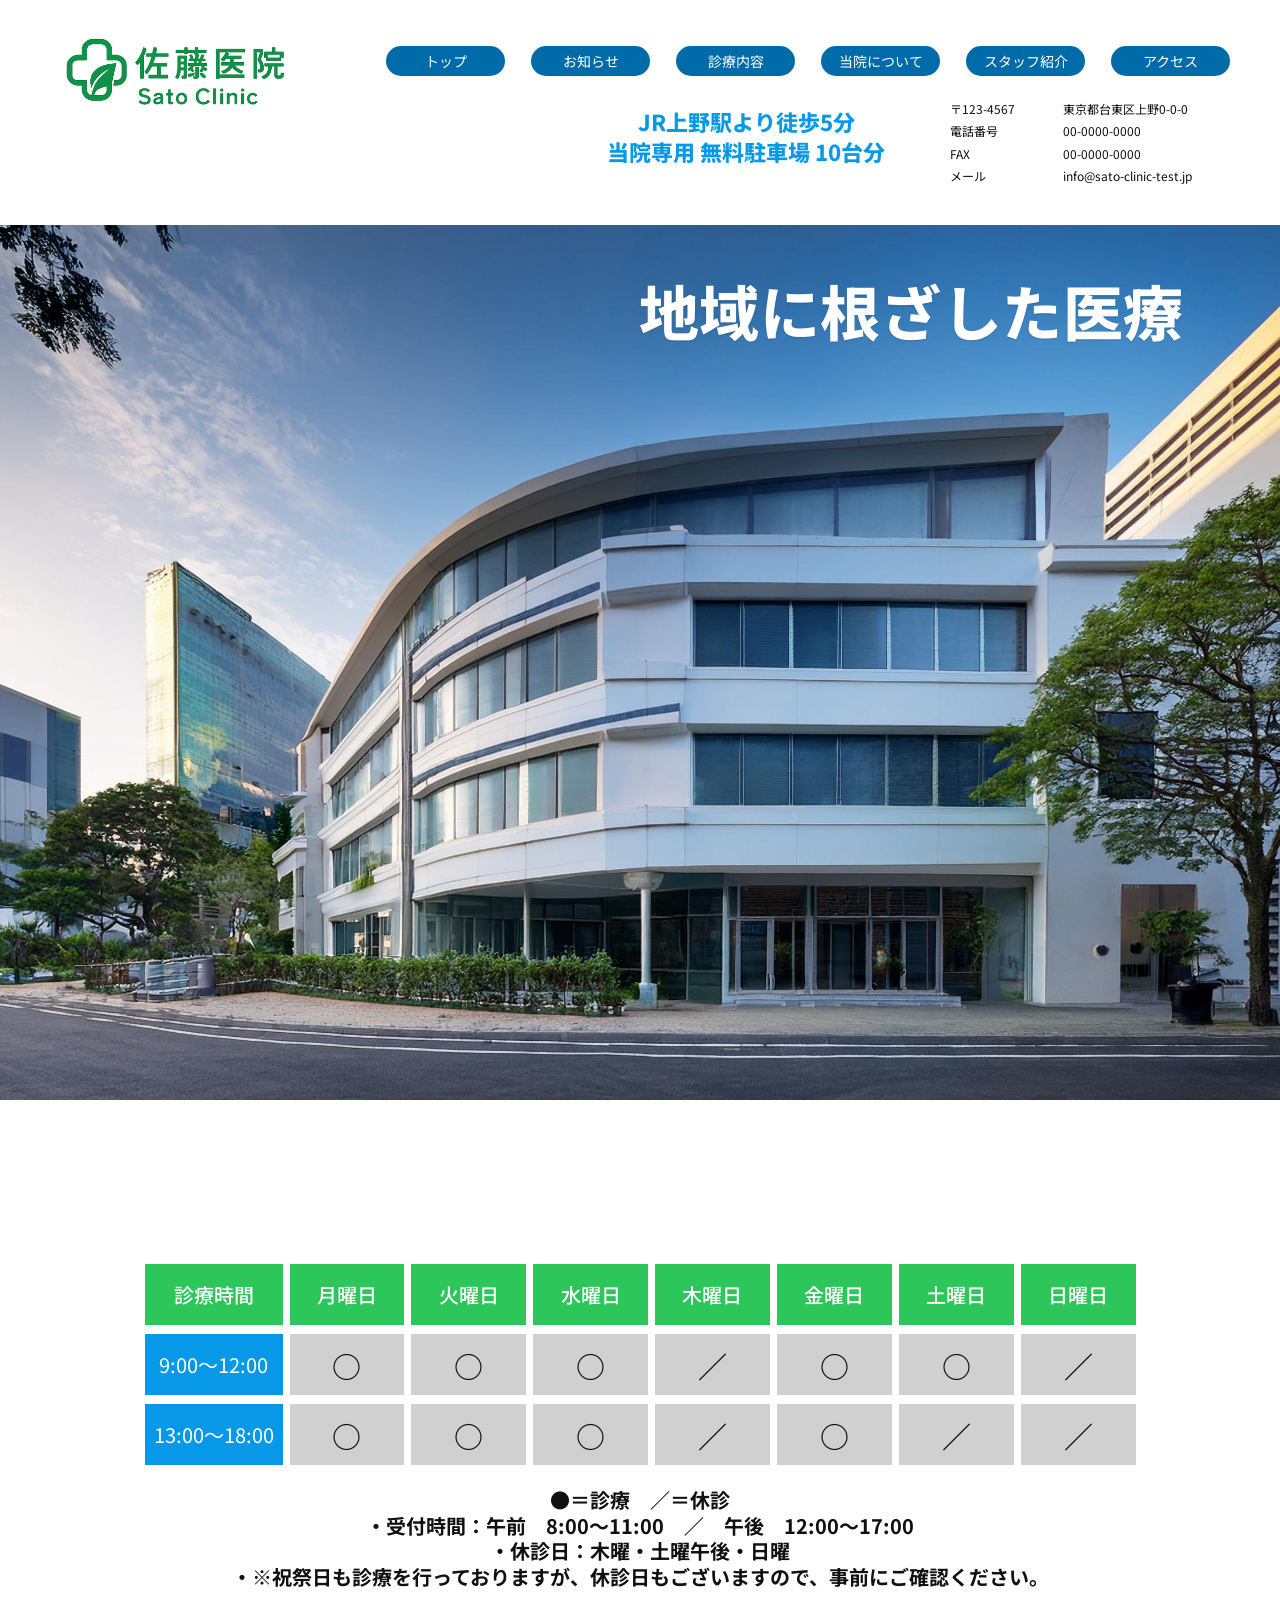
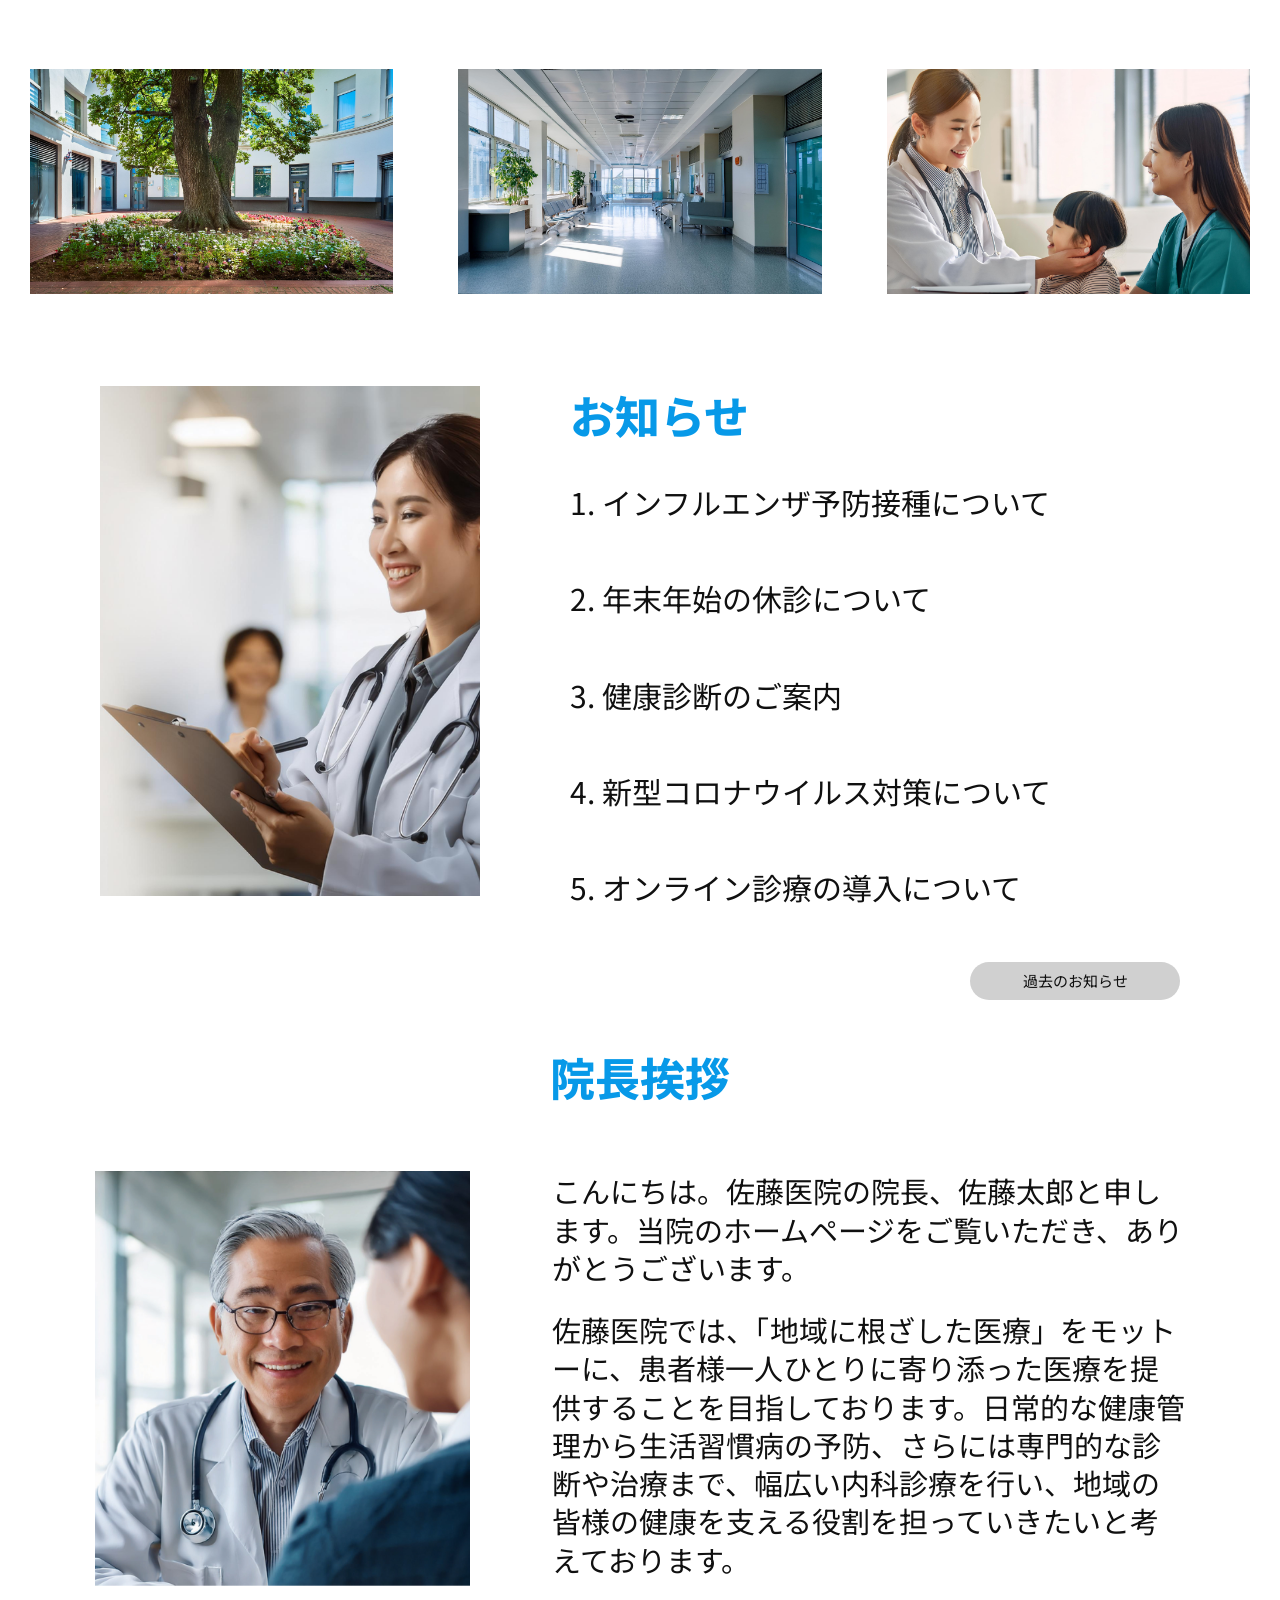
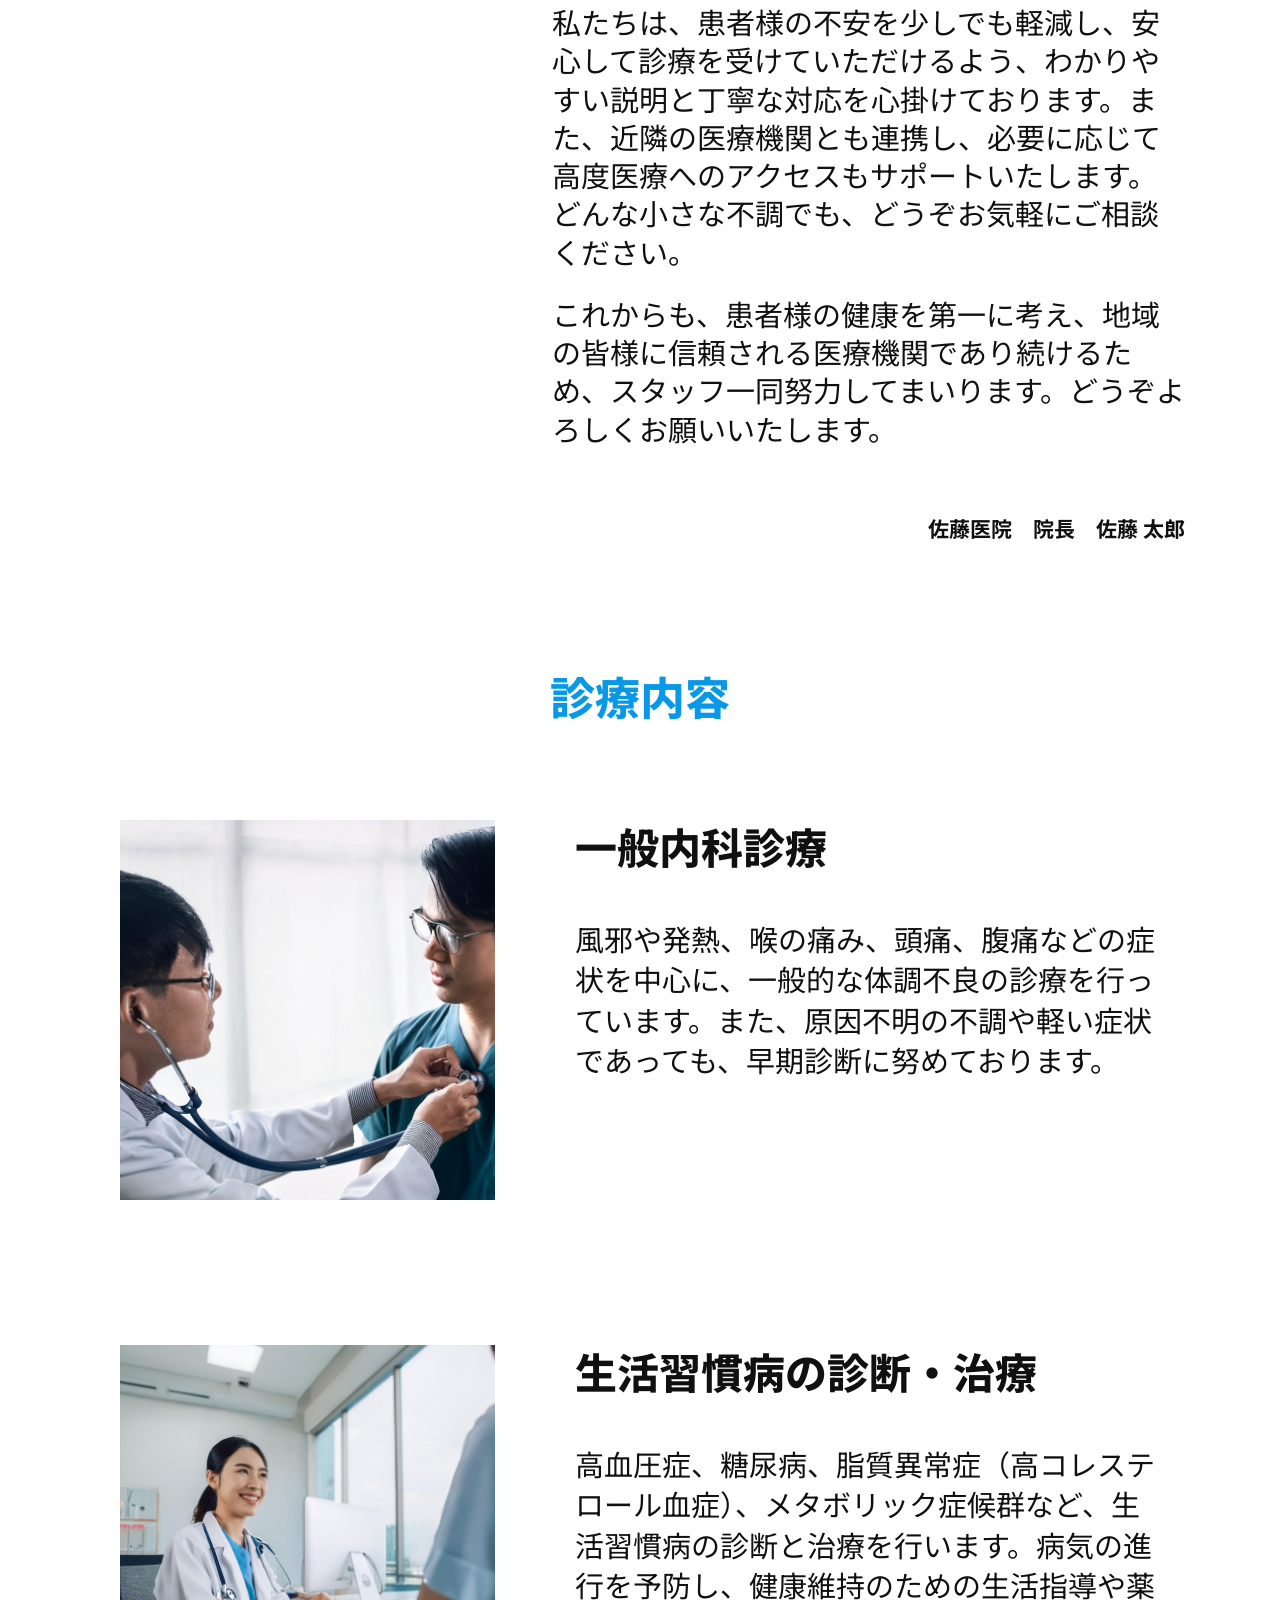
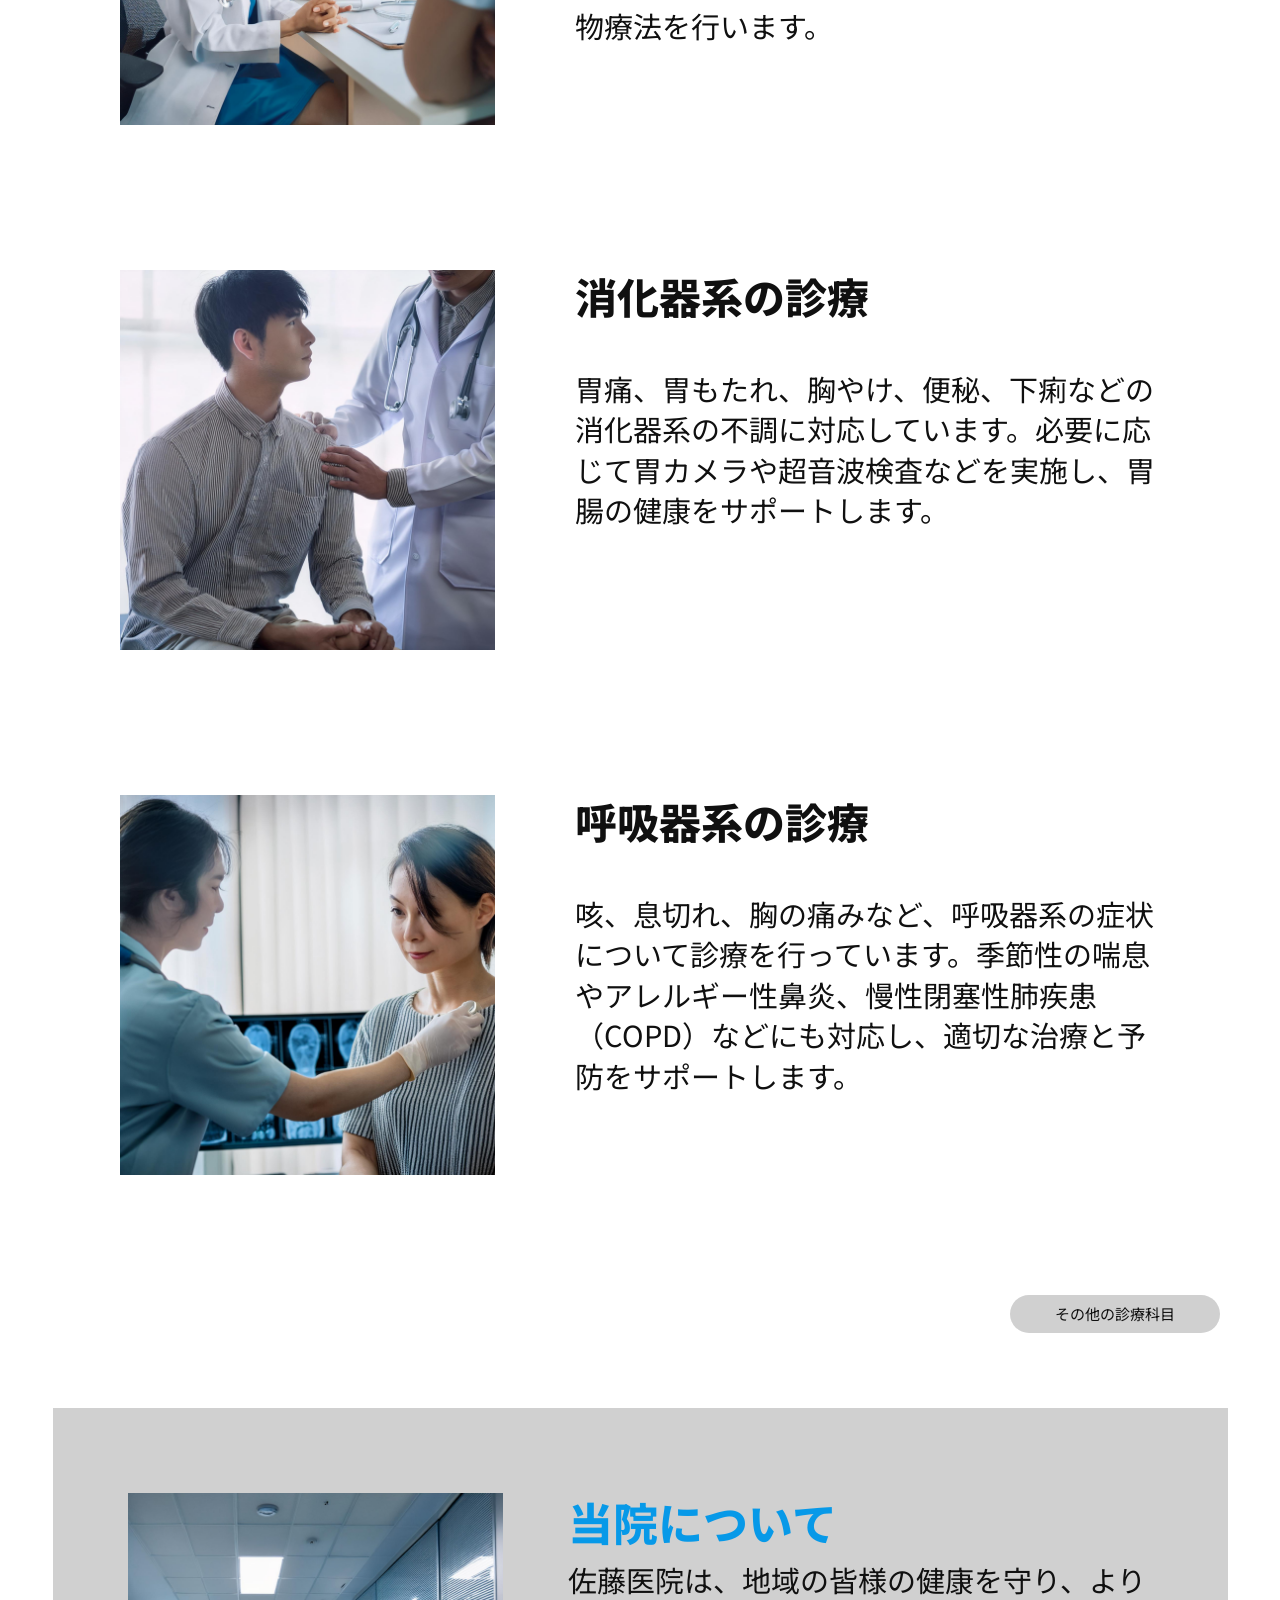
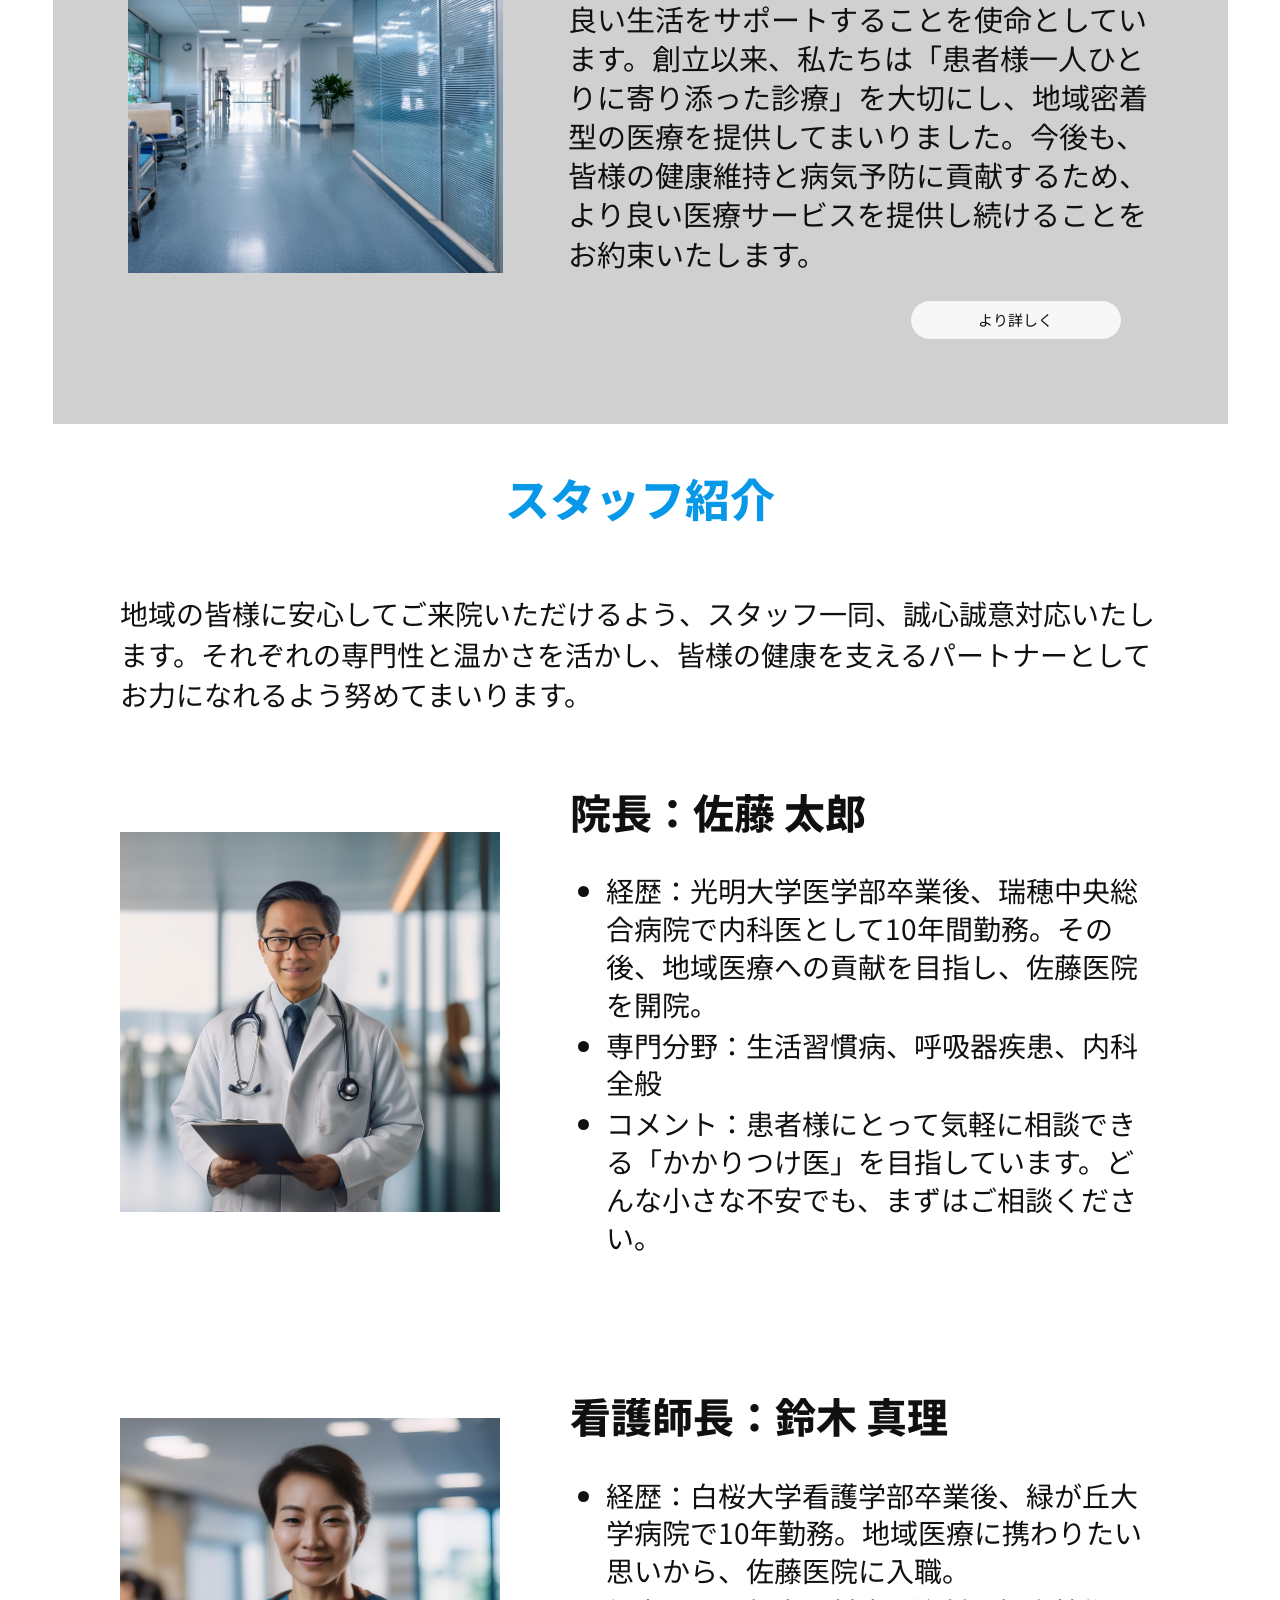
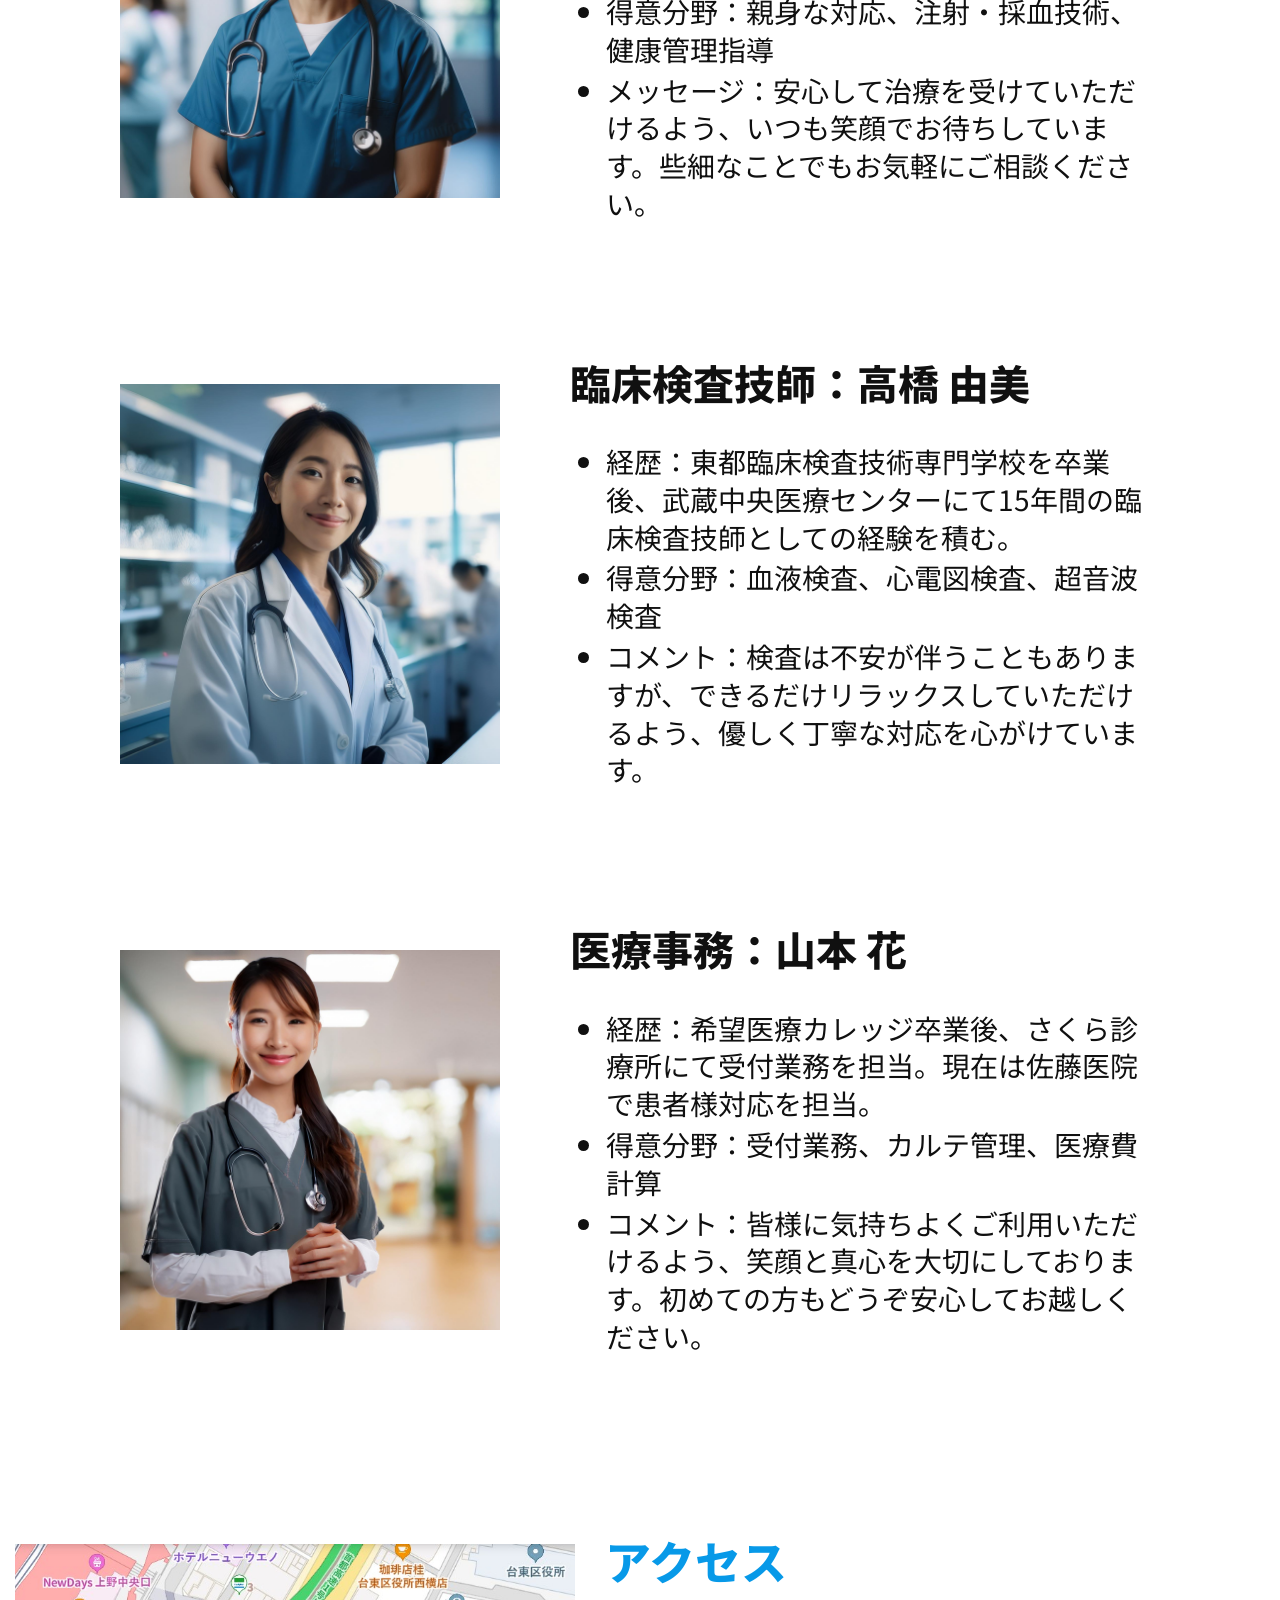
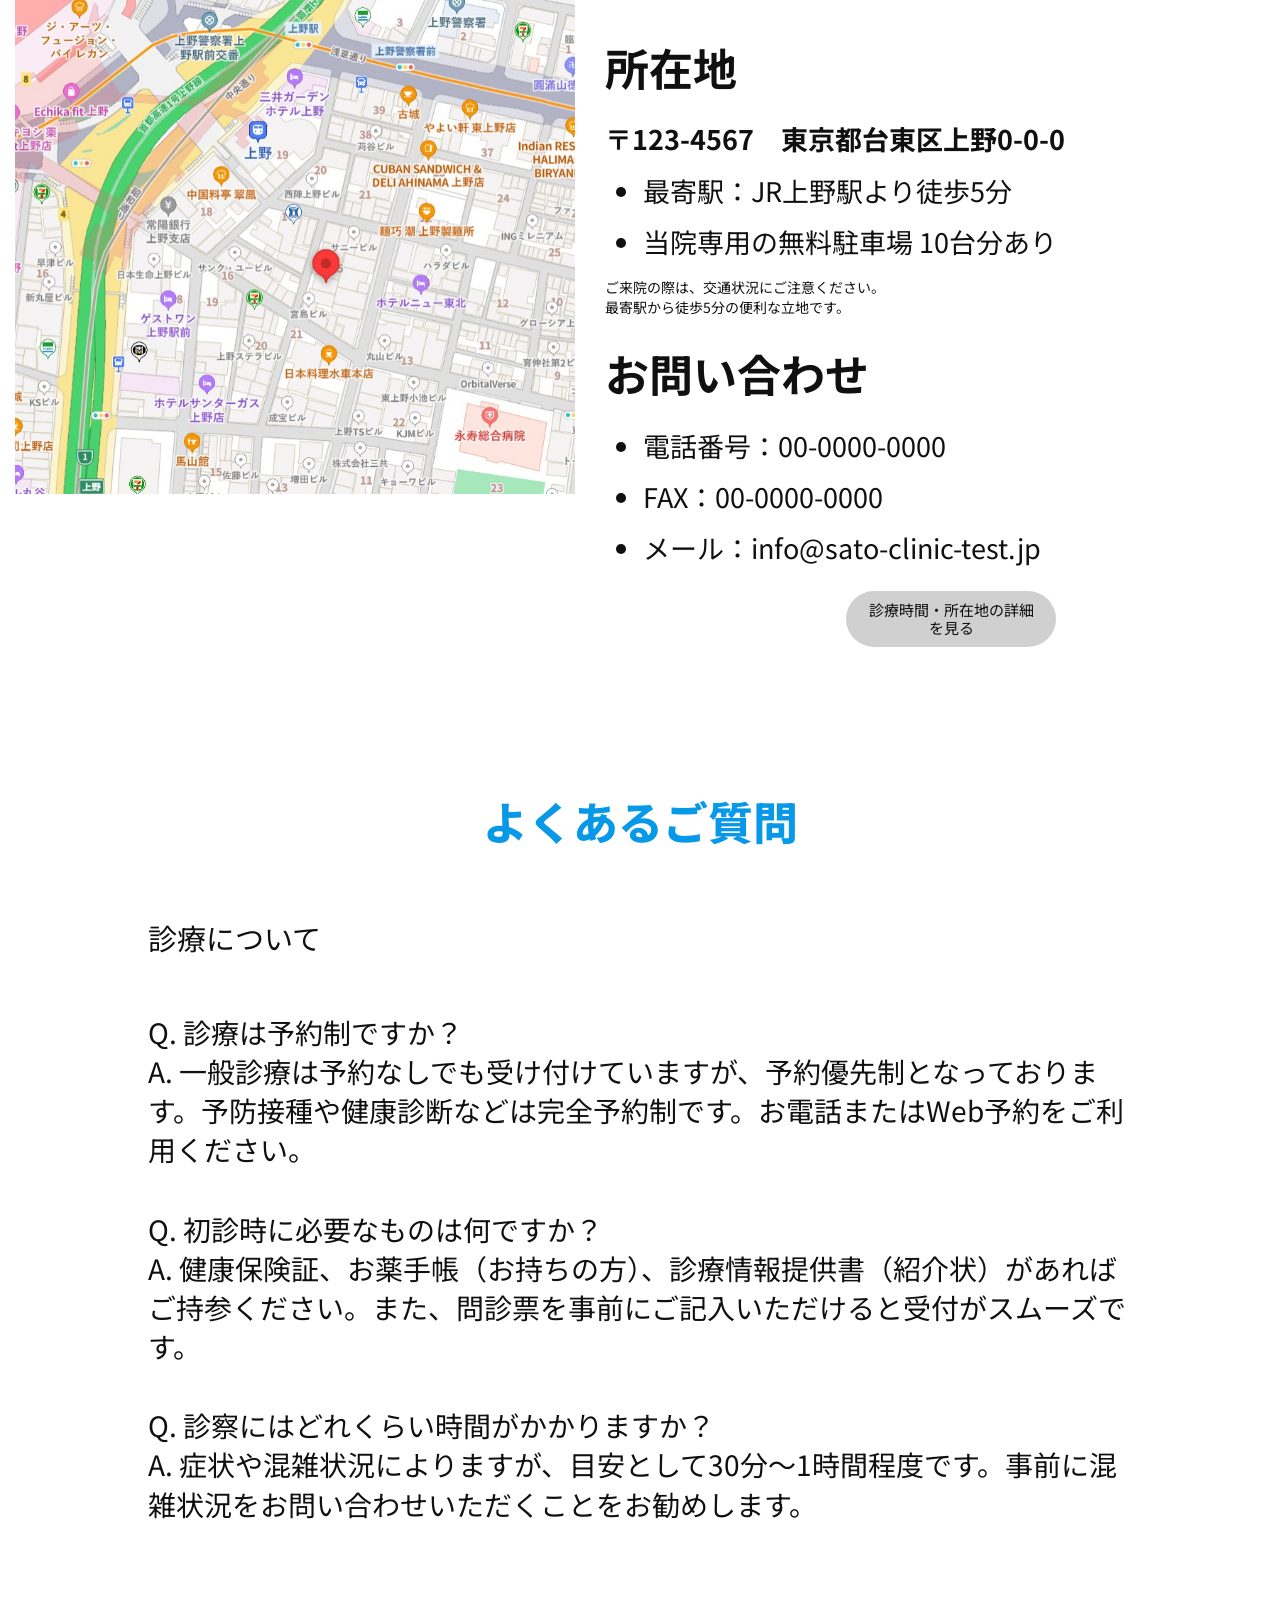
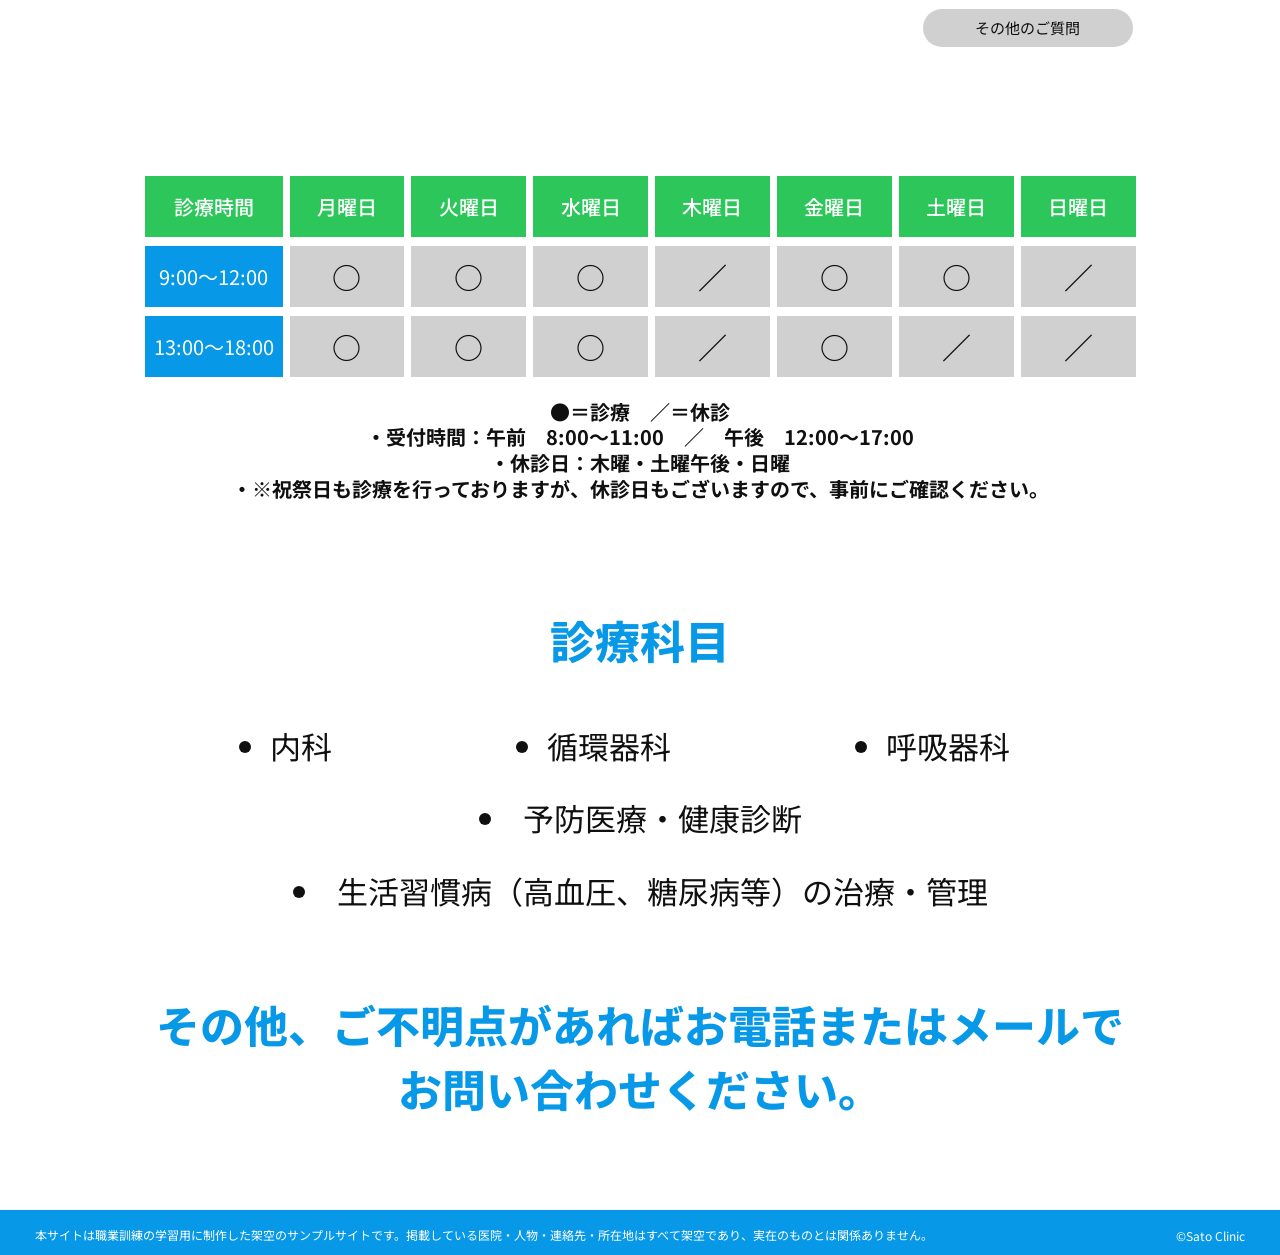
==== commit 8659408d: "診療時間・所在地の詳細ボタン変更" ====
--- a/sato-clinic-website/index.html
+++ b/sato-clinic-website/index.html
@@ -37,7 +37,7 @@
  <section class="home-section medical-section" id="medical"><h2 class="section-heading">診療内容</h2><div class="medical-list"><article class="media-row medical-row"><img src="./assets/Medical_Image/medical_11.jpg" alt="一般内科診療の診療風景" loading="lazy"><div class="row-copy"><h3>一般内科診療</h3><p>風邪や発熱、喉の痛み、頭痛、腹痛などの症状を中心に、一般的な体調不良の診療を行っています。また、原因不明の不調や軽い症状であっても、早期診断に努めております。</p></div></article><article class="media-row medical-row"><img src="./assets/Medical_Image/medical_9.jpg" alt="生活習慣病の診断・治療の診療風景" loading="lazy"><div class="row-copy"><h3>生活習慣病の診断・治療</h3><p>高血圧症、糖尿病、脂質異常症（高コレステロール血症）、メタボリック症候群など、生活習慣病の診断と治療を行います。病気の進行を予防し、健康維持のための生活指導や薬物療法を行います。</p></div></article><article class="media-row medical-row"><img src="./assets/Patient_Image/patient_2.jpg" alt="消化器系の診療の診療風景" loading="lazy"><div class="row-copy"><h3>消化器系の診療</h3><p>胃痛、胃もたれ、胸やけ、便秘、下痢などの消化器系の不調に対応しています。必要に応じて胃カメラや超音波検査などを実施し、胃腸の健康をサポートします。</p></div></article><article class="media-row medical-row"><img src="./assets/Patient_Image/patient_4.jpg" alt="呼吸器系の診療の診療風景" loading="lazy"><div class="row-copy"><h3>呼吸器系の診療</h3><p>咳、息切れ、胸の痛みなど、呼吸器系の症状について診療を行っています。季節性の喘息やアレルギー性鼻炎、慢性閉塞性肺疾患（COPD）などにも対応し、適切な治療と予防をサポートします。</p></div></article></div><div class="section-action"><a class="pill-link" href="./medical.html">その他の診療科目</a></div></section>
  <section class="about-preview" id="about"><img src="./assets/Hospital_Exterior/hospital_5.jpg" alt="佐藤医院の設備" loading="lazy"><div class="about-preview-copy"><h2>当院について</h2><p>佐藤医院は、地域の皆様の健康を守り、より良い生活をサポートすることを使命としています。創立以来、私たちは「患者様一人ひとりに寄り添った診療」を大切にし、地域密着型の医療を提供してまいりました。今後も、皆様の健康維持と病気予防に貢献するため、より良い医療サービスを提供し続けることをお約束いたします。</p><a class="pill-link" href="./about.html">より詳しく</a></div></section>
  <section class="home-section staff-section" id="staff"><h2 class="section-heading">スタッフ紹介</h2><p class="section-intro">地域の皆様に安心してご来院いただけるよう、スタッフ一同、誠心誠意対応いたします。それぞれの専門性と温かさを活かし、皆様の健康を支えるパートナーとしてお力になれるよう努めてまいります。</p><div class="staff-list"><article class="media-row staff-row"><img src="./assets/Doctor_Image/sato_taro.jpg" alt="院長：佐藤 太郎" loading="lazy"><div class="row-copy"><h3>院長：佐藤 太郎</h3><ul><li>経歴：光明大学医学部卒業後、瑞穂中央総合病院で内科医として10年間勤務。その後、地域医療への貢献を目指し、佐藤医院を開院。</li><li>専門分野：生活習慣病、呼吸器疾患、内科全般</li><li>コメント：患者様にとって気軽に相談できる「かかりつけ医」を目指しています。どんな小さな不安でも、まずはご相談ください。</li></ul></div></article><article class="media-row staff-row"><img src="./assets/Doctor_Image/suzuki_mari.jpg" alt="看護師長：鈴木 真理" loading="lazy"><div class="row-copy"><h3>看護師長：鈴木 真理</h3><ul><li>経歴：白桜大学看護学部卒業後、緑が丘大学病院で10年勤務。地域医療に携わりたい思いから、佐藤医院に入職。</li><li>得意分野：親身な対応、注射・採血技術、健康管理指導</li><li>メッセージ：安心して治療を受けていただけるよう、いつも笑顔でお待ちしています。些細なことでもお気軽にご相談ください。</li></ul></div></article><article class="media-row staff-row"><img src="./assets/Doctor_Image/takahashi_yumi.jpg" alt="臨床検査技師：高橋 由美" loading="lazy"><div class="row-copy"><h3>臨床検査技師：高橋 由美</h3><ul><li>経歴：東都臨床検査技術専門学校を卒業後、武蔵中央医療センターにて15年間の臨床検査技師としての経験を積む。</li><li>得意分野：血液検査、心電図検査、超音波検査</li><li>コメント：検査は不安が伴うこともありますが、できるだけリラックスしていただけるよう、優しく丁寧な対応を心がけています。</li></ul></div></article><article class="media-row staff-row"><img src="./assets/Doctor_Image/yamamoto_hana.jpg" alt="医療事務：山本 花" loading="lazy"><div class="row-copy"><h3>医療事務：山本 花</h3><ul><li>経歴：希望医療カレッジ卒業後、さくら診療所にて受付業務を担当。現在は佐藤医院で患者様対応を担当。</li><li>得意分野：受付業務、カルテ管理、医療費計算</li><li>コメント：皆様に気持ちよくご利用いただけるよう、笑顔と真心を大切にしております。初めての方もどうぞ安心してお越しください。</li></ul></div></article></div></section>
- <section class="home-section access-section" id="access"><div class="access-grid"><img src="./assets/map.jpg" alt="佐藤医院付近を示す地図（サンプル）" loading="lazy"><div class="access-copy"><h2>アクセス</h2><h3>所在地</h3><p class="address-line">〒123-4567　東京都台東区上野0-0-0</p><ul><li>最寄駅：JR上野駅より徒歩5分</li><li>当院専用の無料駐車場 10台分あり</li></ul><p class="access-small">ご来院の際は、交通状況にご注意ください。<br>最寄駅から徒歩5分の便利な立地です。</p><h3>お問い合わせ</h3><ul><li>電話番号：00-0000-0000</li><li>FAX：00-0000-0000</li><li>メール：info@sato-clinic-test.jp</li></ul><p class="access-detail-link"><a href="./access.html">診療時間・所在地の詳細を見る</a></p></div></div></section>
+ <section class="home-section access-section" id="access"><div class="access-grid"><img src="./assets/map.jpg" alt="佐藤医院付近を示す地図（サンプル）" loading="lazy"><div class="access-copy"><h2>アクセス</h2><h3>所在地</h3><p class="address-line">〒123-4567　東京都台東区上野0-0-0</p><ul><li>最寄駅：JR上野駅より徒歩5分</li><li>当院専用の無料駐車場 10台分あり</li></ul><p class="access-small">ご来院の際は、交通状況にご注意ください。<br>最寄駅から徒歩5分の便利な立地です。</p><h3>お問い合わせ</h3><ul><li>電話番号：00-0000-0000</li><li>FAX：00-0000-0000</li><li>メール：info@sato-clinic-test.jp</li></ul><div class="section-action access-detail-link"><a class="pill-link" href="./access.html">診療時間・所在地の詳細を見る</a></div></div></div></section>
  <section class="home-section faq-preview" id="faq"><h2 class="section-heading">よくあるご質問</h2><div class="faq-preview-inner"><h3>診療について</h3><div class="faq-item"><p>Q. 診療は予約制ですか？</p><p>A. 一般診療は予約なしでも受け付けていますが、予約優先制となっております。予防接種や健康診断などは完全予約制です。お電話またはWeb予約をご利用ください。</p></div><div class="faq-item"><p>Q. 初診時に必要なものは何ですか？</p><p>A. 健康保険証、お薬手帳（お持ちの方）、診療情報提供書（紹介状）があればご持参ください。また、問診票を事前にご記入いただけると受付がスムーズです。</p></div><div class="faq-item"><p>Q. 診察にはどれくらい時間がかかりますか？</p><p>A. 症状や混雑状況によりますが、目安として30分〜1時間程度です。事前に混雑状況をお問い合わせいただくことをお勧めします。</p></div><div class="section-action"><a class="pill-link" href="./faq.html">その他のご質問</a></div></div></section>
  <section class="home-section bottom-info" aria-label="診療時間と診療科目"><div class="hours-wrap"><div class="hours-table-scroll" role="region" aria-label="診療時間表（横にスクロールできます）" tabindex="0"><table class="hours-table" aria-label="診療時間"><thead><tr><th scope="col">診療時間</th><th scope="col">月曜日</th><th scope="col">火曜日</th><th scope="col">水曜日</th><th scope="col">木曜日</th><th scope="col">金曜日</th><th scope="col">土曜日</th><th scope="col">日曜日</th></tr></thead><tbody><tr><th scope="row">9:00〜12:00</th><td>○</td><td>○</td><td>○</td><td>／</td><td>○</td><td>○</td><td>／</td></tr><tr><th scope="row">13:00〜18:00</th><td>○</td><td>○</td><td>○</td><td>／</td><td>○</td><td>／</td><td>／</td></tr></tbody></table></div>
  <div class="hours-notes"><p>●＝診療　／＝休診</p><p>・受付時間：午前　8:00〜11:00　／　午後　12:00〜17:00</p><p>・休診日：木曜・土曜午後・日曜</p><p>・※祝祭日も診療を行っておりますが、休診日もございますので、事前にご確認ください。</p></div></div><h2 class="section-heading">診療科目</h2><ul class="subjects"><li>内科</li><li>循環器科</li><li>呼吸器科</li><li>予防医療・健康診断</li><li>生活習慣病（高血圧、糖尿病等）の治療・管理</li></ul><p class="bottom-message">その他、ご不明点があればお電話またはメールで<br>お問い合わせください。</p></section>
--- a/sato-clinic-website/css/style.css
+++ b/sato-clinic-website/css/style.css
@@ -145,8 +145,7 @@
 .faq-closing{color:var(--blue);font-size:37px;font-weight:800;line-height:1.33;max-width:930px;margin:120px auto 0;text-align:left}
 @media(max-width:1200px){.home-page{min-width:1200px}.site-header{width:1200px}.hero,.site-footer{min-width:1200px}.main-nav{gap:10px}.main-nav a{min-width:105px}.header-top{gap:34px}.hero h1{font-size:54px}.access-grid{padding:0 35px;grid-template-columns:520px 1fr}.access-grid>img{width:520px}.access-copy .address-line{white-space:normal}}
 
-.access-detail-link{font-size:17px;margin-top:24px;text-align:right}
-.access-detail-link a{color:var(--nav);text-decoration:underline;text-underline-offset:4px}
+.access-detail-link{margin-top:24px;text-align:center;padding-left:32px}
 .detail-access .detail-content{max-width:1080px}
 .detail-access .detail-topbar{margin-bottom:55px}
 .detail-access .access-intro{font-size:25px;line-height:1.5;margin-bottom:55px}
@@ -345,7 +344,6 @@
   .access-copy p, .access-copy ul, .access-copy .address-line { font-size: 17px; line-height: 1.8; }
   .access-copy .address-line { white-space: normal; }
   .access-copy .access-small { font-size: 14px; }
-  .access-detail-link a { display: inline-block; padding: 10px 0; }
   .faq-preview-inner h3 { font-size: 21px; margin-bottom: 24px; }
   .faq-item { font-size: 17px; margin-bottom: 28px; }
   .faq-item p { line-height: 1.8; }
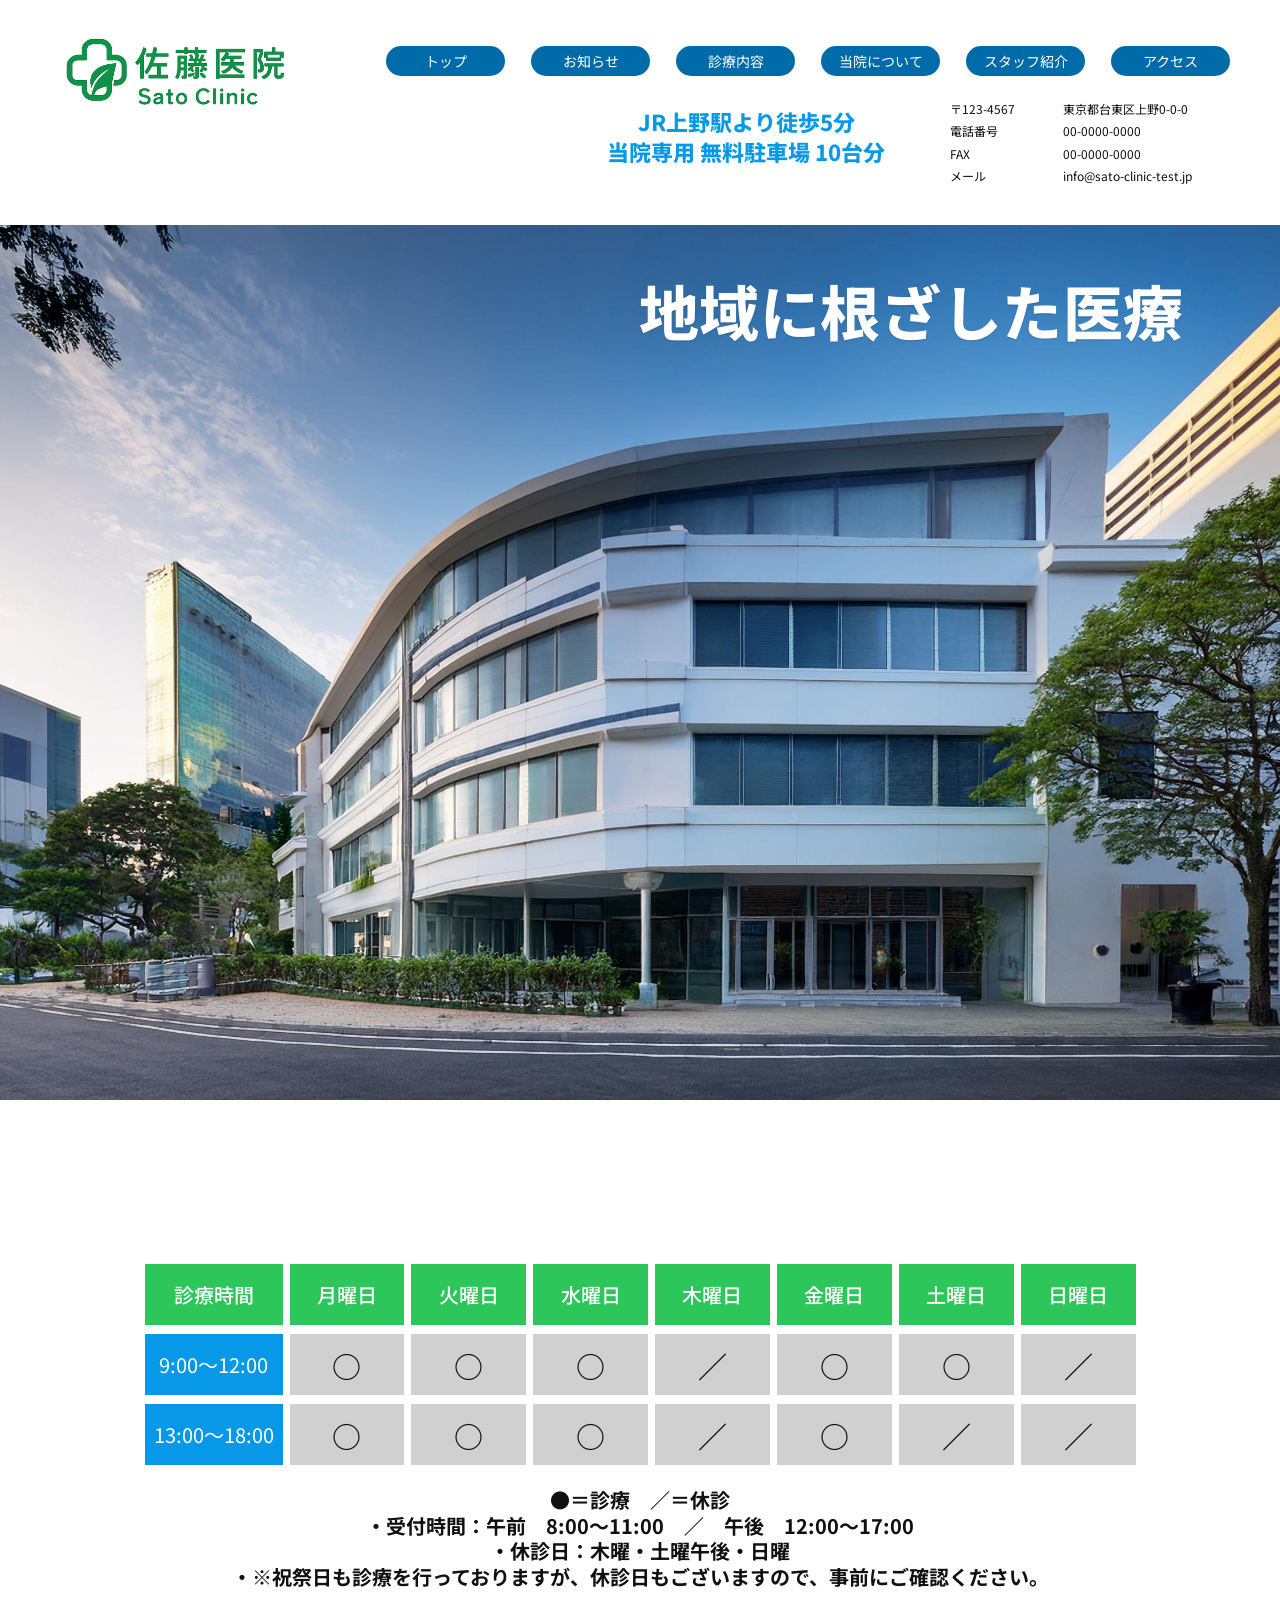
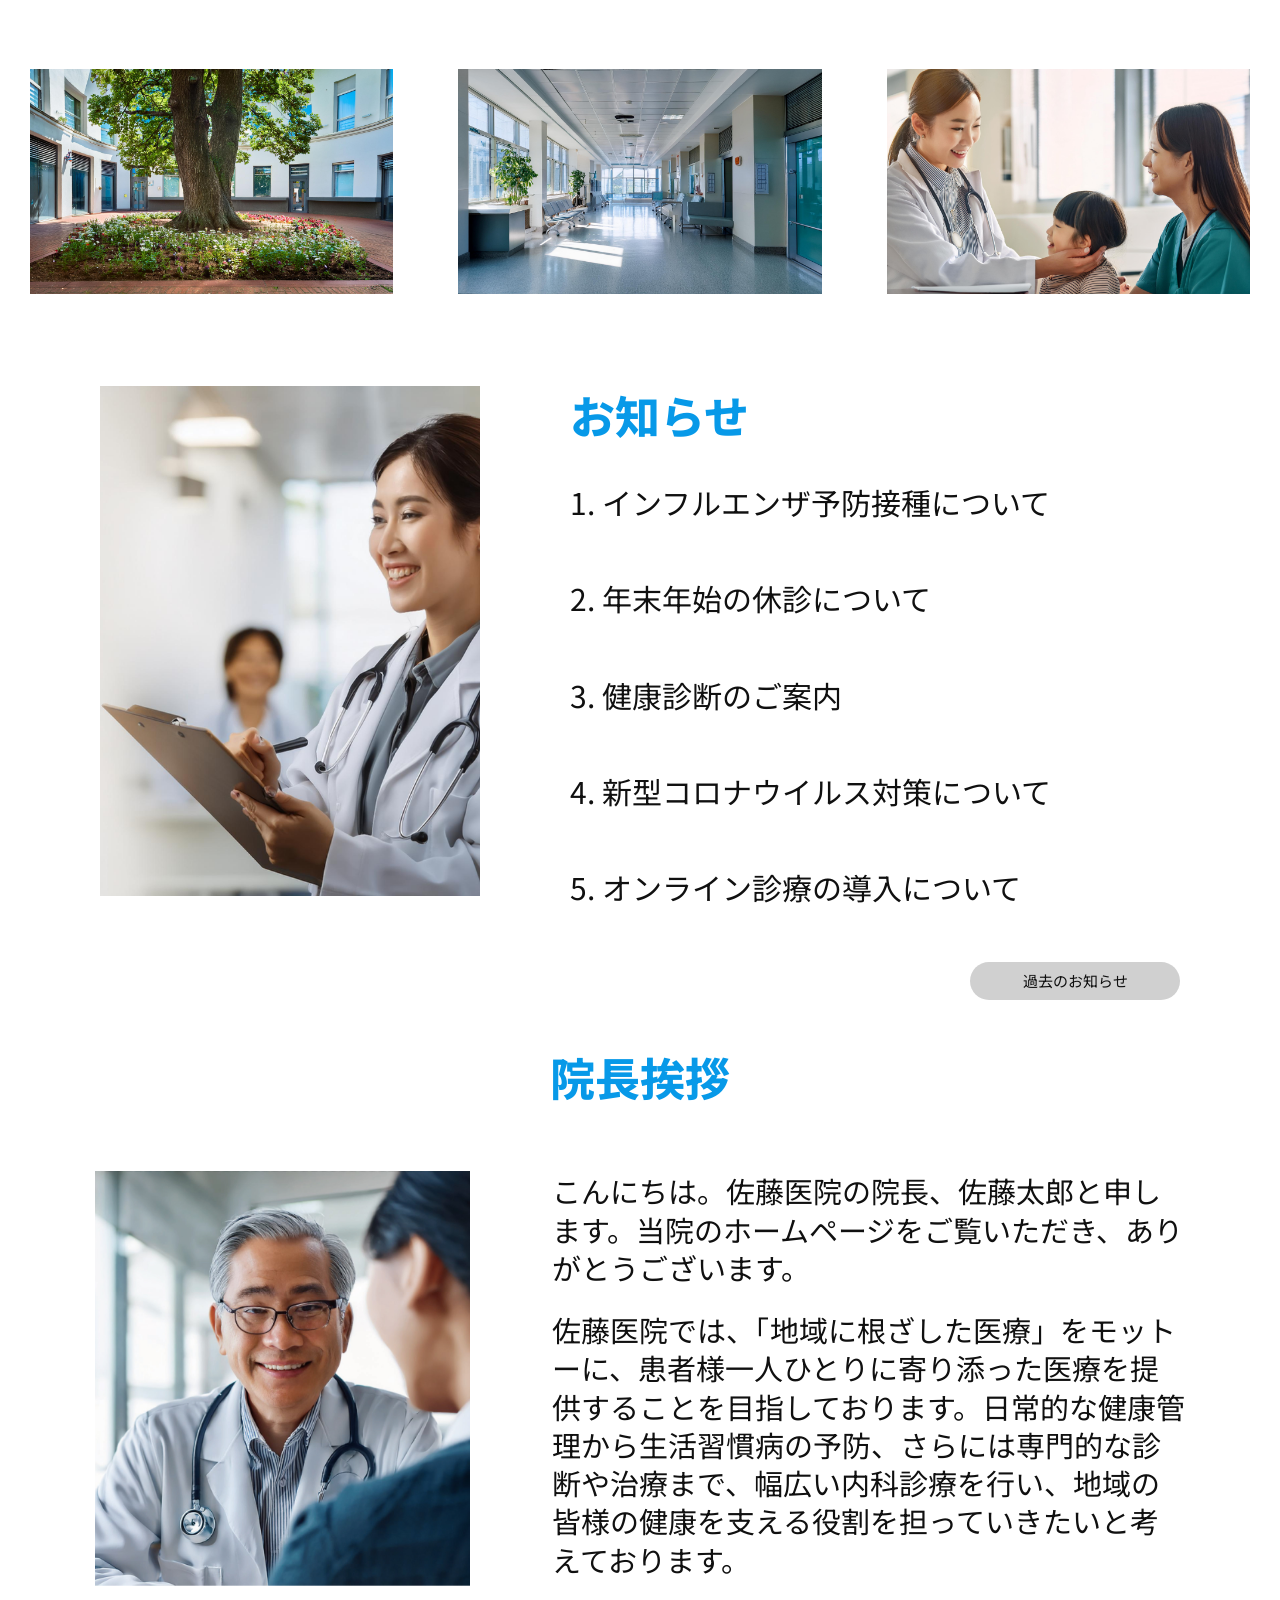
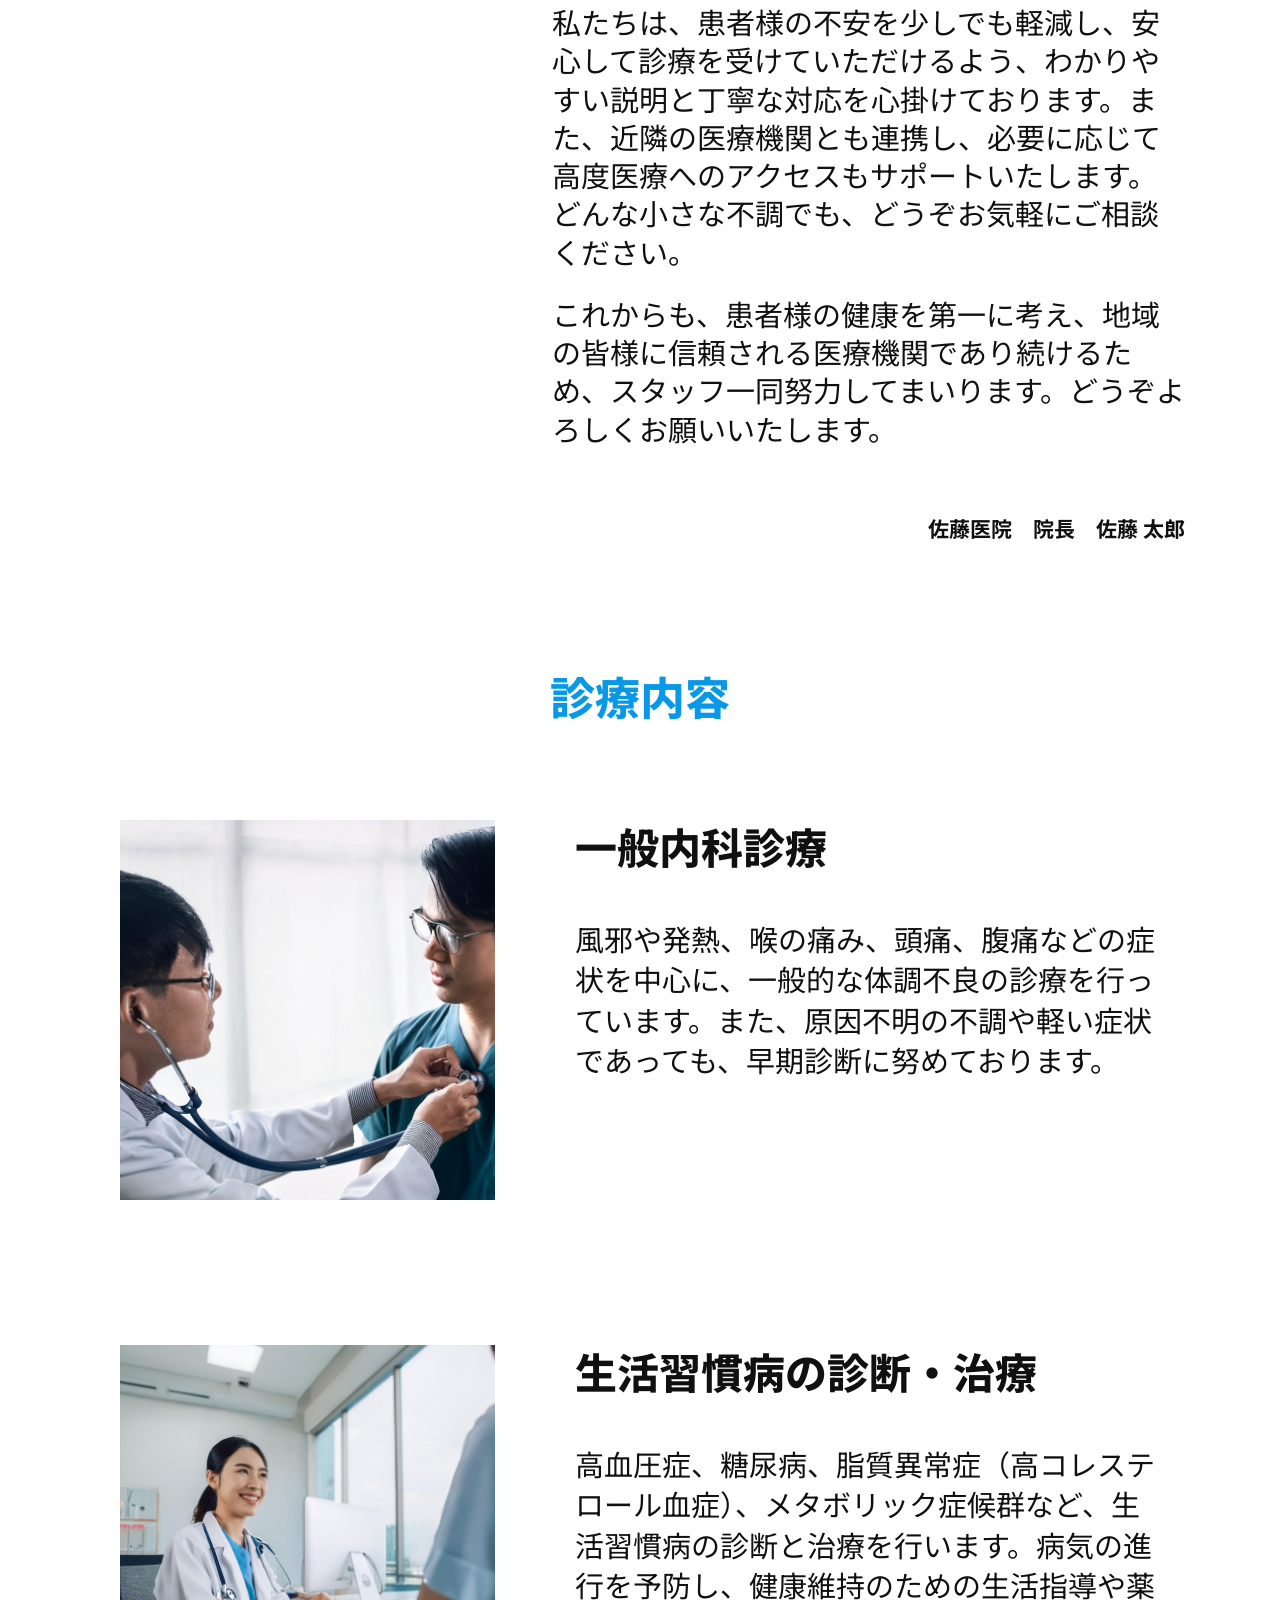
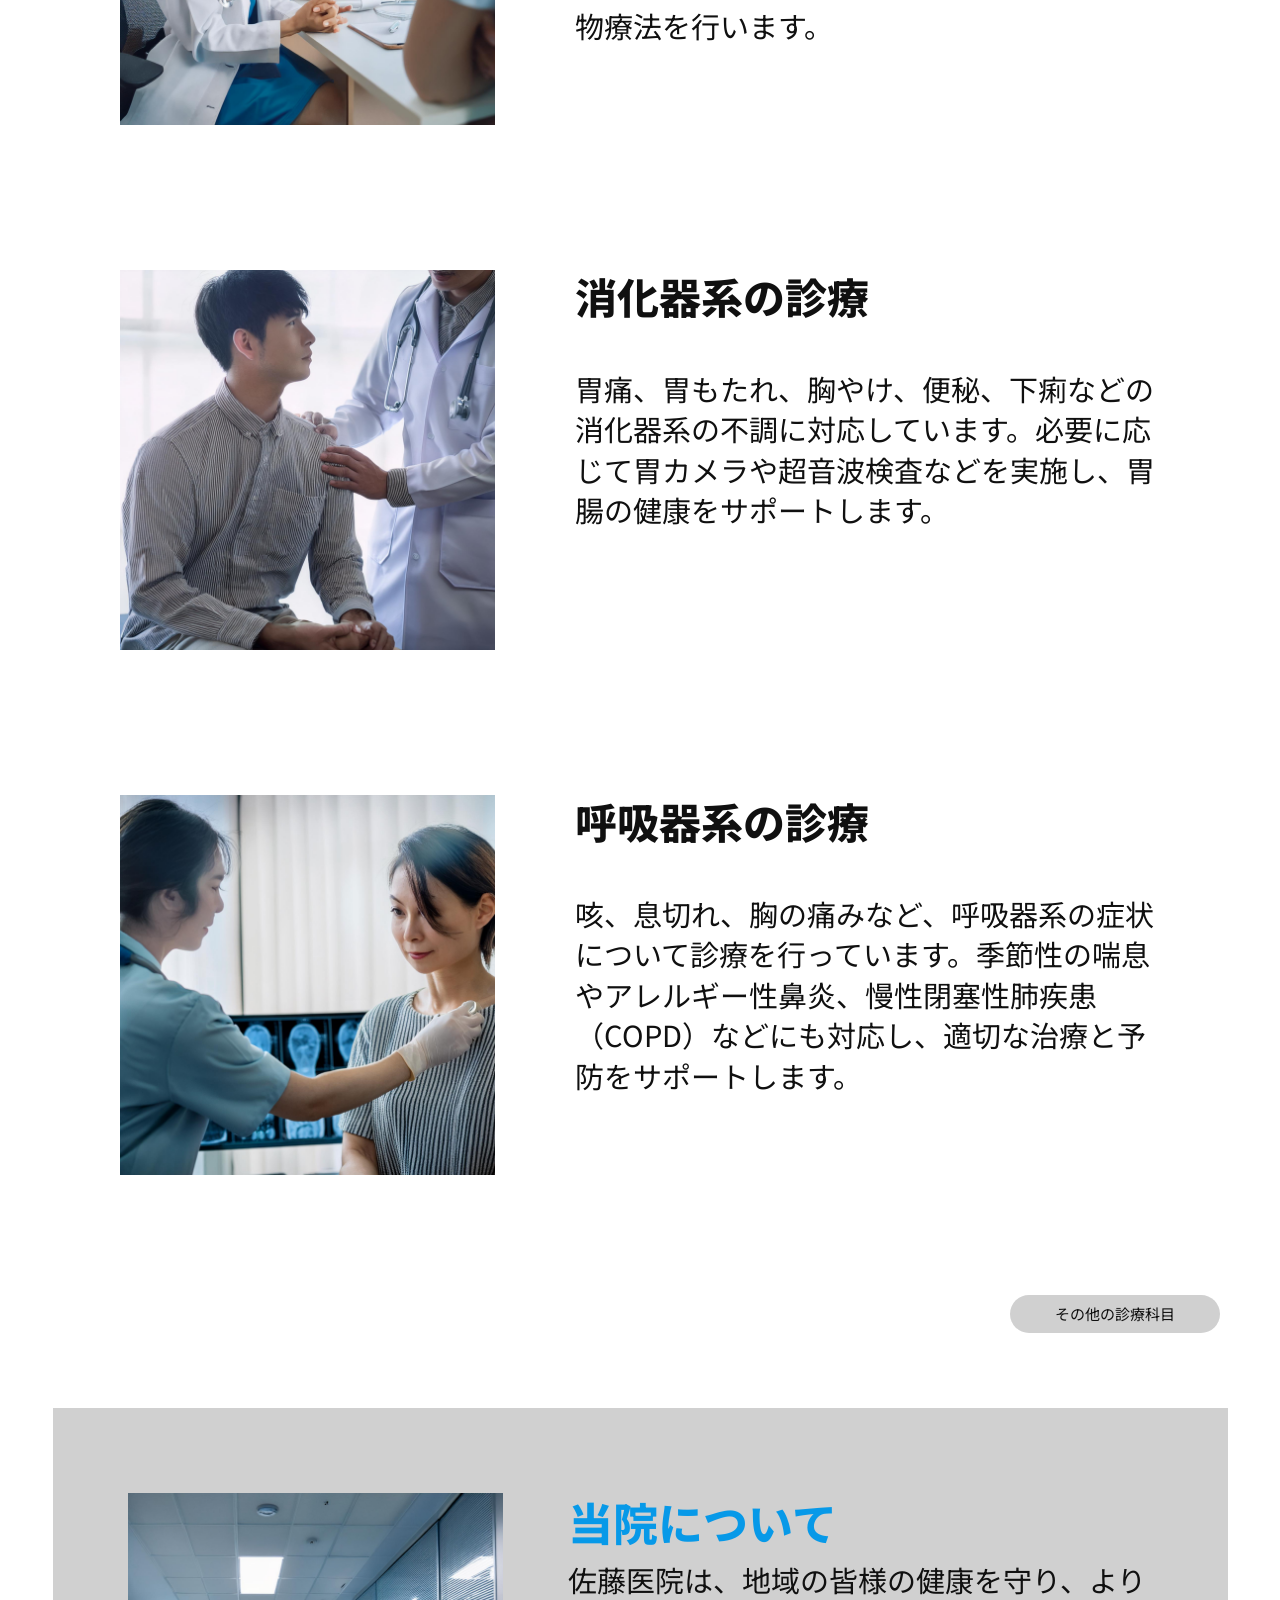
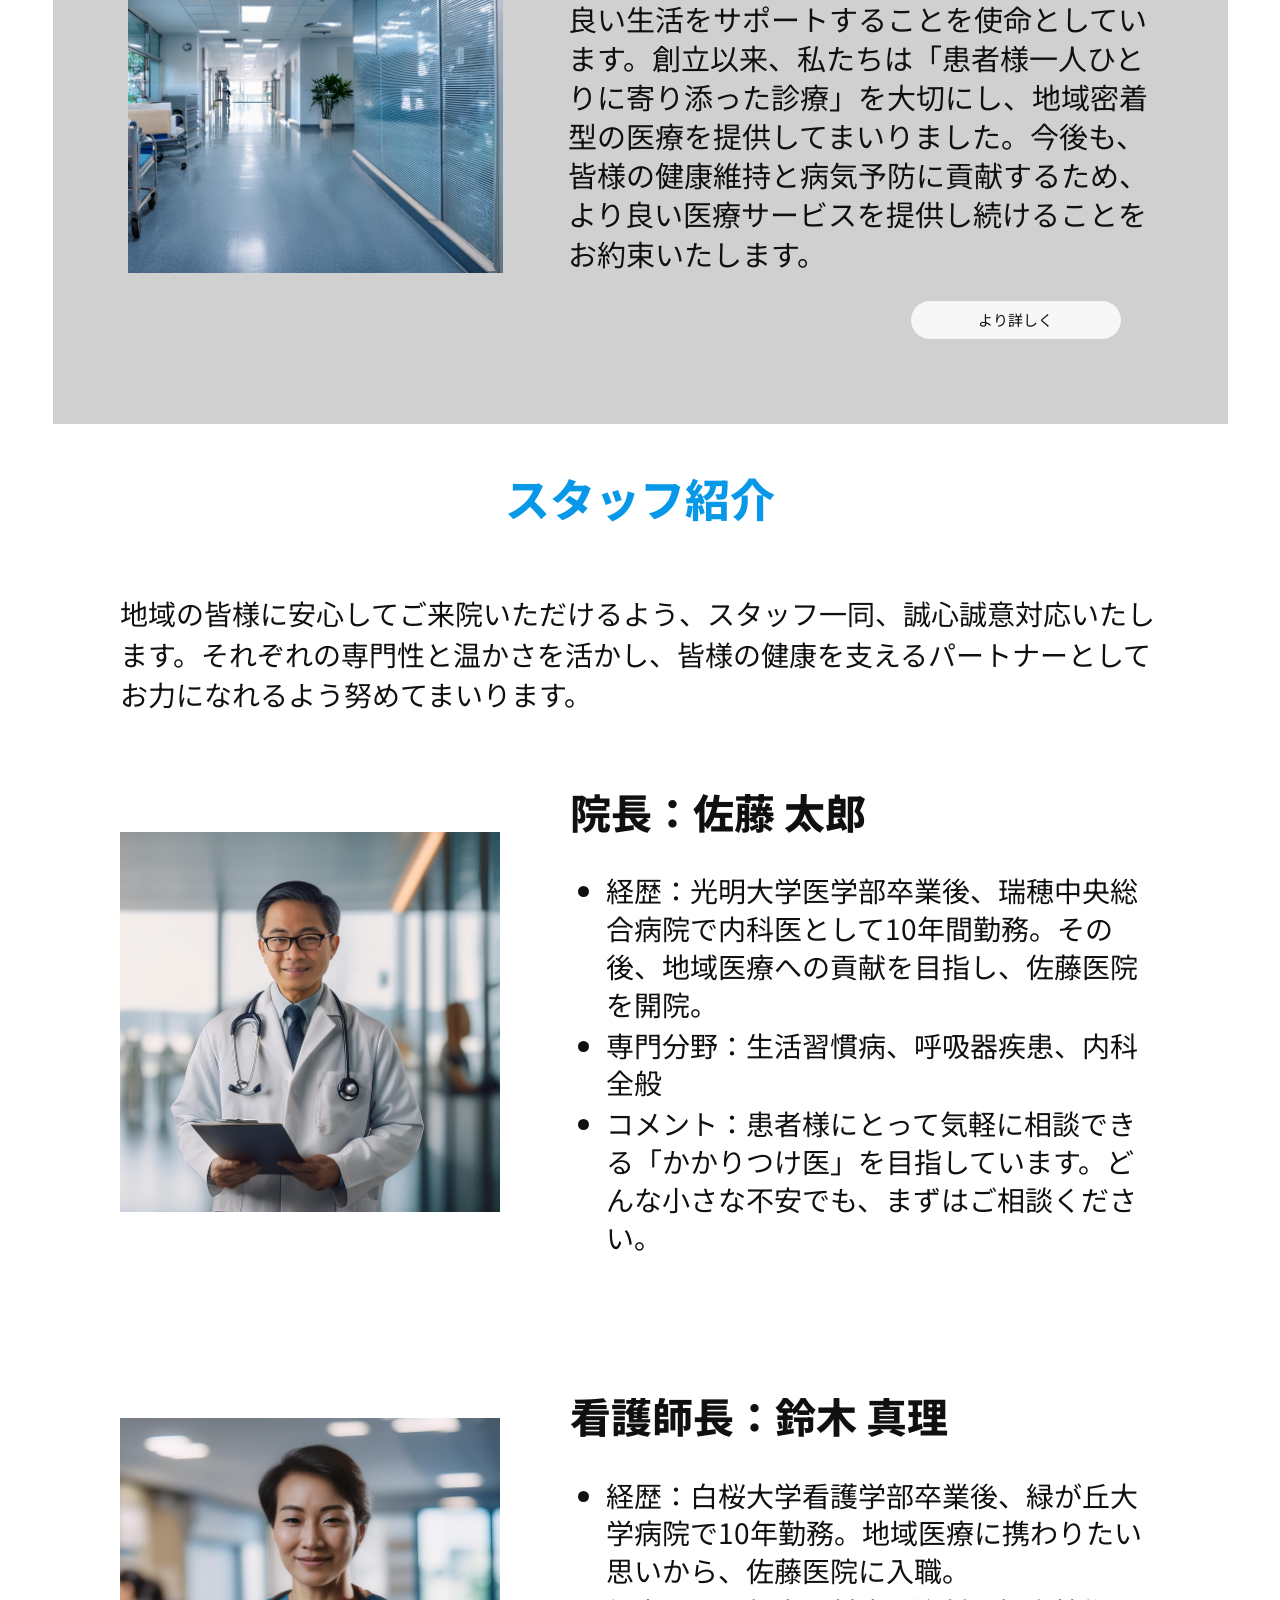
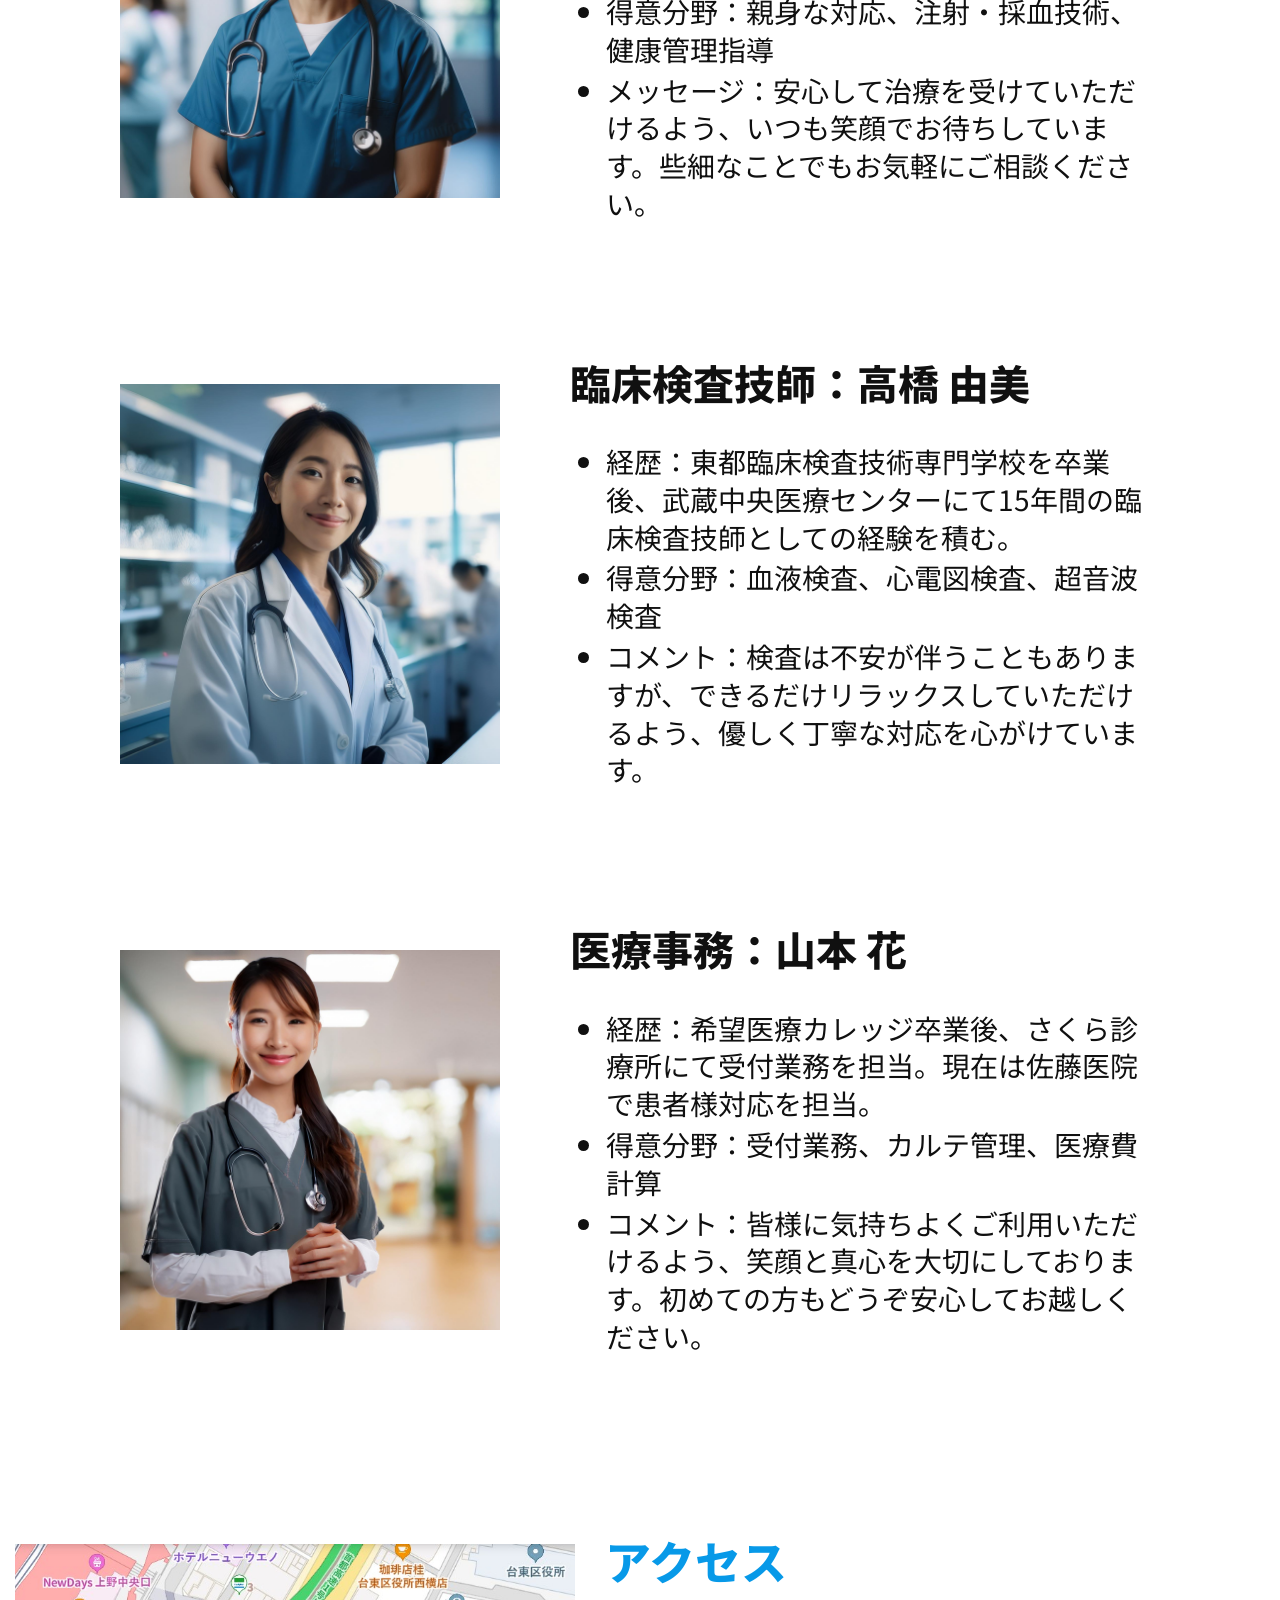
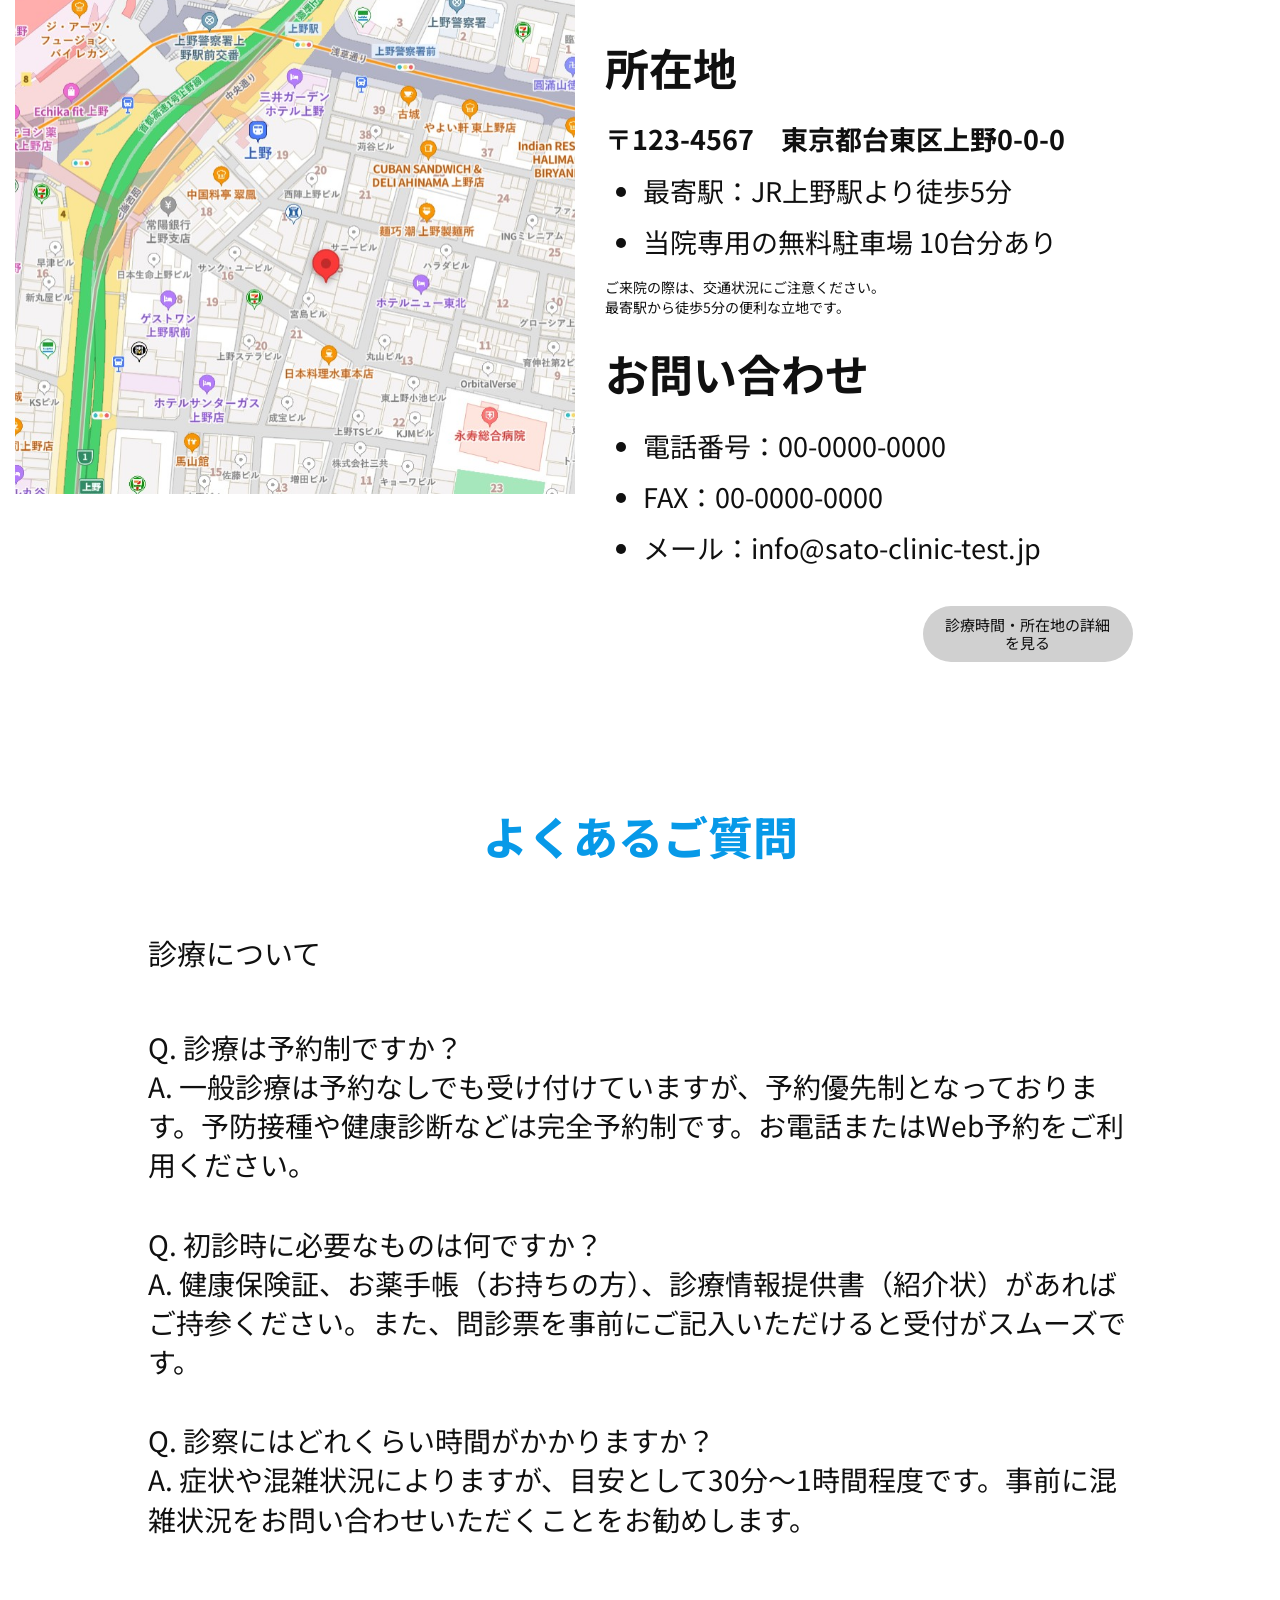
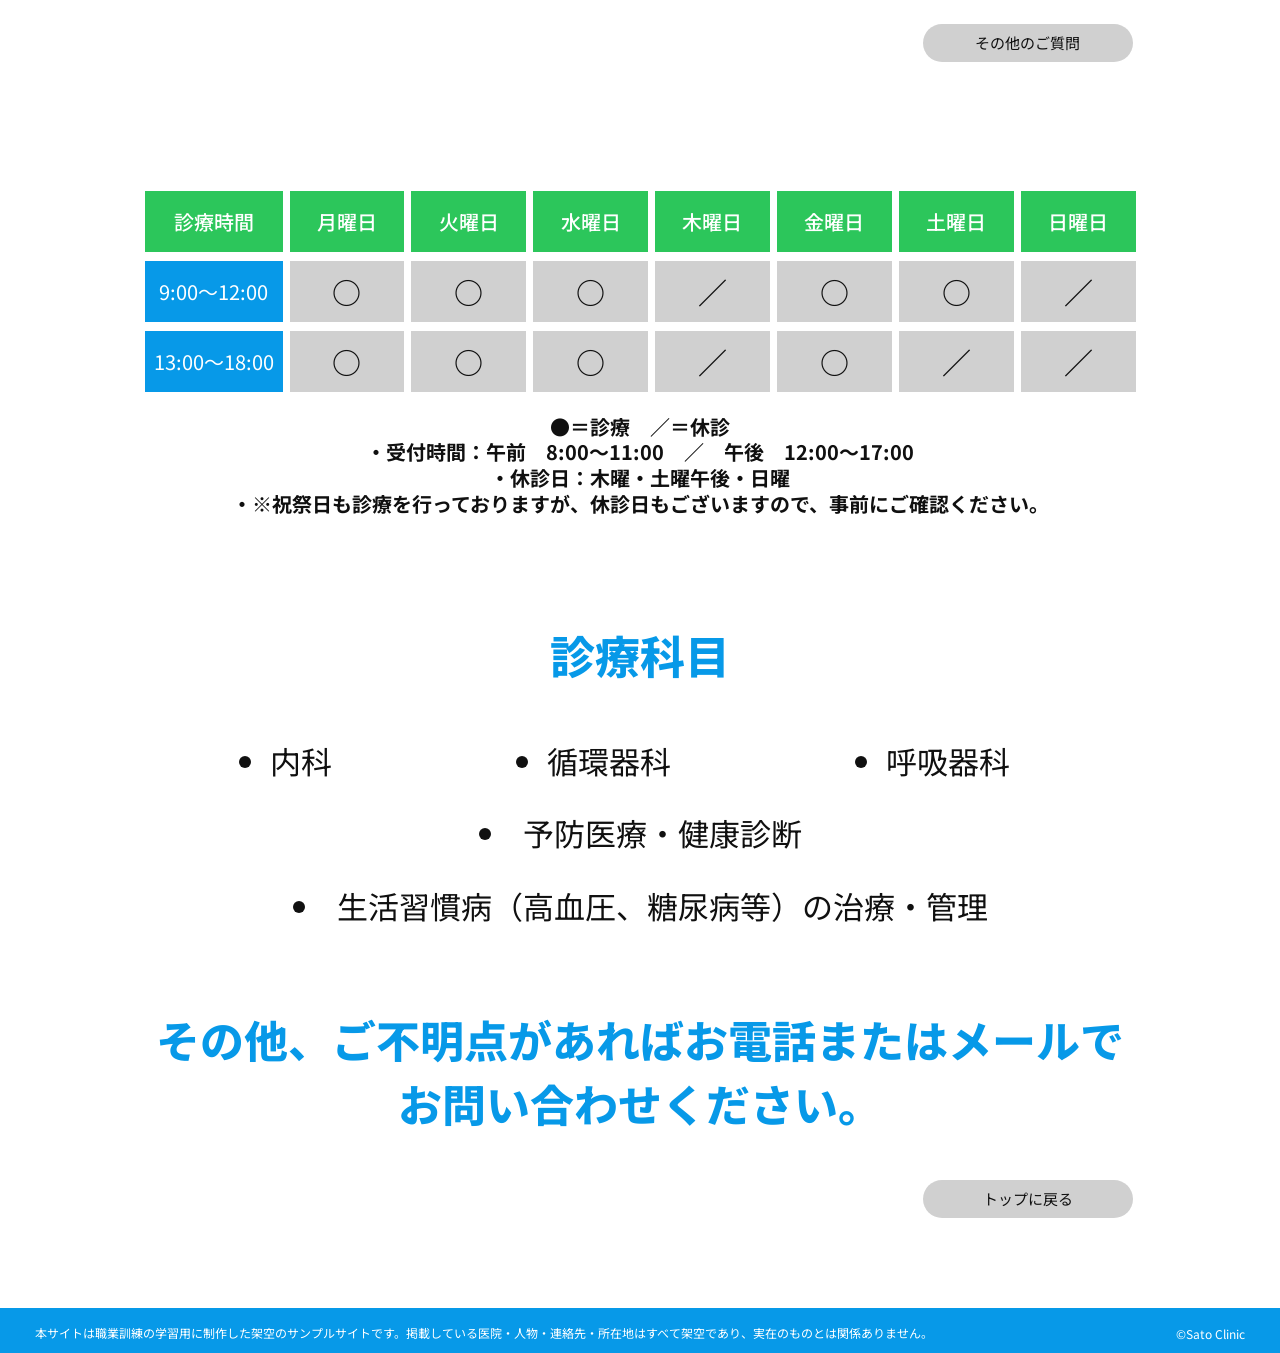
==== commit 7c03a5a8: "トップに戻るボタン追加" ====
--- a/sato-clinic-website/index.html
+++ b/sato-clinic-website/index.html
@@ -37,10 +37,10 @@
  <section class="home-section medical-section" id="medical"><h2 class="section-heading">診療内容</h2><div class="medical-list"><article class="media-row medical-row"><img src="./assets/Medical_Image/medical_11.jpg" alt="一般内科診療の診療風景" loading="lazy"><div class="row-copy"><h3>一般内科診療</h3><p>風邪や発熱、喉の痛み、頭痛、腹痛などの症状を中心に、一般的な体調不良の診療を行っています。また、原因不明の不調や軽い症状であっても、早期診断に努めております。</p></div></article><article class="media-row medical-row"><img src="./assets/Medical_Image/medical_9.jpg" alt="生活習慣病の診断・治療の診療風景" loading="lazy"><div class="row-copy"><h3>生活習慣病の診断・治療</h3><p>高血圧症、糖尿病、脂質異常症（高コレステロール血症）、メタボリック症候群など、生活習慣病の診断と治療を行います。病気の進行を予防し、健康維持のための生活指導や薬物療法を行います。</p></div></article><article class="media-row medical-row"><img src="./assets/Patient_Image/patient_2.jpg" alt="消化器系の診療の診療風景" loading="lazy"><div class="row-copy"><h3>消化器系の診療</h3><p>胃痛、胃もたれ、胸やけ、便秘、下痢などの消化器系の不調に対応しています。必要に応じて胃カメラや超音波検査などを実施し、胃腸の健康をサポートします。</p></div></article><article class="media-row medical-row"><img src="./assets/Patient_Image/patient_4.jpg" alt="呼吸器系の診療の診療風景" loading="lazy"><div class="row-copy"><h3>呼吸器系の診療</h3><p>咳、息切れ、胸の痛みなど、呼吸器系の症状について診療を行っています。季節性の喘息やアレルギー性鼻炎、慢性閉塞性肺疾患（COPD）などにも対応し、適切な治療と予防をサポートします。</p></div></article></div><div class="section-action"><a class="pill-link" href="./medical.html">その他の診療科目</a></div></section>
  <section class="about-preview" id="about"><img src="./assets/Hospital_Exterior/hospital_5.jpg" alt="佐藤医院の設備" loading="lazy"><div class="about-preview-copy"><h2>当院について</h2><p>佐藤医院は、地域の皆様の健康を守り、より良い生活をサポートすることを使命としています。創立以来、私たちは「患者様一人ひとりに寄り添った診療」を大切にし、地域密着型の医療を提供してまいりました。今後も、皆様の健康維持と病気予防に貢献するため、より良い医療サービスを提供し続けることをお約束いたします。</p><a class="pill-link" href="./about.html">より詳しく</a></div></section>
  <section class="home-section staff-section" id="staff"><h2 class="section-heading">スタッフ紹介</h2><p class="section-intro">地域の皆様に安心してご来院いただけるよう、スタッフ一同、誠心誠意対応いたします。それぞれの専門性と温かさを活かし、皆様の健康を支えるパートナーとしてお力になれるよう努めてまいります。</p><div class="staff-list"><article class="media-row staff-row"><img src="./assets/Doctor_Image/sato_taro.jpg" alt="院長：佐藤 太郎" loading="lazy"><div class="row-copy"><h3>院長：佐藤 太郎</h3><ul><li>経歴：光明大学医学部卒業後、瑞穂中央総合病院で内科医として10年間勤務。その後、地域医療への貢献を目指し、佐藤医院を開院。</li><li>専門分野：生活習慣病、呼吸器疾患、内科全般</li><li>コメント：患者様にとって気軽に相談できる「かかりつけ医」を目指しています。どんな小さな不安でも、まずはご相談ください。</li></ul></div></article><article class="media-row staff-row"><img src="./assets/Doctor_Image/suzuki_mari.jpg" alt="看護師長：鈴木 真理" loading="lazy"><div class="row-copy"><h3>看護師長：鈴木 真理</h3><ul><li>経歴：白桜大学看護学部卒業後、緑が丘大学病院で10年勤務。地域医療に携わりたい思いから、佐藤医院に入職。</li><li>得意分野：親身な対応、注射・採血技術、健康管理指導</li><li>メッセージ：安心して治療を受けていただけるよう、いつも笑顔でお待ちしています。些細なことでもお気軽にご相談ください。</li></ul></div></article><article class="media-row staff-row"><img src="./assets/Doctor_Image/takahashi_yumi.jpg" alt="臨床検査技師：高橋 由美" loading="lazy"><div class="row-copy"><h3>臨床検査技師：高橋 由美</h3><ul><li>経歴：東都臨床検査技術専門学校を卒業後、武蔵中央医療センターにて15年間の臨床検査技師としての経験を積む。</li><li>得意分野：血液検査、心電図検査、超音波検査</li><li>コメント：検査は不安が伴うこともありますが、できるだけリラックスしていただけるよう、優しく丁寧な対応を心がけています。</li></ul></div></article><article class="media-row staff-row"><img src="./assets/Doctor_Image/yamamoto_hana.jpg" alt="医療事務：山本 花" loading="lazy"><div class="row-copy"><h3>医療事務：山本 花</h3><ul><li>経歴：希望医療カレッジ卒業後、さくら診療所にて受付業務を担当。現在は佐藤医院で患者様対応を担当。</li><li>得意分野：受付業務、カルテ管理、医療費計算</li><li>コメント：皆様に気持ちよくご利用いただけるよう、笑顔と真心を大切にしております。初めての方もどうぞ安心してお越しください。</li></ul></div></article></div></section>
- <section class="home-section access-section" id="access"><div class="access-grid"><img src="./assets/map.jpg" alt="佐藤医院付近を示す地図（サンプル）" loading="lazy"><div class="access-copy"><h2>アクセス</h2><h3>所在地</h3><p class="address-line">〒123-4567　東京都台東区上野0-0-0</p><ul><li>最寄駅：JR上野駅より徒歩5分</li><li>当院専用の無料駐車場 10台分あり</li></ul><p class="access-small">ご来院の際は、交通状況にご注意ください。<br>最寄駅から徒歩5分の便利な立地です。</p><h3>お問い合わせ</h3><ul><li>電話番号：00-0000-0000</li><li>FAX：00-0000-0000</li><li>メール：info@sato-clinic-test.jp</li></ul><div class="section-action access-detail-link"><a class="pill-link" href="./access.html">診療時間・所在地の詳細を見る</a></div></div></div></section>
+ <section class="home-section access-section" id="access"><div class="access-grid"><img src="./assets/map.jpg" alt="佐藤医院付近を示す地図（サンプル）" loading="lazy"><div class="access-copy"><h2>アクセス</h2><h3>所在地</h3><p class="address-line">〒123-4567　東京都台東区上野0-0-0</p><ul><li>最寄駅：JR上野駅より徒歩5分</li><li>当院専用の無料駐車場 10台分あり</li></ul><p class="access-small">ご来院の際は、交通状況にご注意ください。<br>最寄駅から徒歩5分の便利な立地です。</p><h3>お問い合わせ</h3><ul><li>電話番号：00-0000-0000</li><li>FAX：00-0000-0000</li><li>メール：info@sato-clinic-test.jp</li></ul></div></div><div class="section-action access-detail-link"><a class="pill-link" href="./access.html">診療時間・所在地の詳細を見る</a></div></section>
  <section class="home-section faq-preview" id="faq"><h2 class="section-heading">よくあるご質問</h2><div class="faq-preview-inner"><h3>診療について</h3><div class="faq-item"><p>Q. 診療は予約制ですか？</p><p>A. 一般診療は予約なしでも受け付けていますが、予約優先制となっております。予防接種や健康診断などは完全予約制です。お電話またはWeb予約をご利用ください。</p></div><div class="faq-item"><p>Q. 初診時に必要なものは何ですか？</p><p>A. 健康保険証、お薬手帳（お持ちの方）、診療情報提供書（紹介状）があればご持参ください。また、問診票を事前にご記入いただけると受付がスムーズです。</p></div><div class="faq-item"><p>Q. 診察にはどれくらい時間がかかりますか？</p><p>A. 症状や混雑状況によりますが、目安として30分〜1時間程度です。事前に混雑状況をお問い合わせいただくことをお勧めします。</p></div><div class="section-action"><a class="pill-link" href="./faq.html">その他のご質問</a></div></div></section>
  <section class="home-section bottom-info" aria-label="診療時間と診療科目"><div class="hours-wrap"><div class="hours-table-scroll" role="region" aria-label="診療時間表（横にスクロールできます）" tabindex="0"><table class="hours-table" aria-label="診療時間"><thead><tr><th scope="col">診療時間</th><th scope="col">月曜日</th><th scope="col">火曜日</th><th scope="col">水曜日</th><th scope="col">木曜日</th><th scope="col">金曜日</th><th scope="col">土曜日</th><th scope="col">日曜日</th></tr></thead><tbody><tr><th scope="row">9:00〜12:00</th><td>○</td><td>○</td><td>○</td><td>／</td><td>○</td><td>○</td><td>／</td></tr><tr><th scope="row">13:00〜18:00</th><td>○</td><td>○</td><td>○</td><td>／</td><td>○</td><td>／</td><td>／</td></tr></tbody></table></div>
- <div class="hours-notes"><p>●＝診療　／＝休診</p><p>・受付時間：午前　8:00〜11:00　／　午後　12:00〜17:00</p><p>・休診日：木曜・土曜午後・日曜</p><p>・※祝祭日も診療を行っておりますが、休診日もございますので、事前にご確認ください。</p></div></div><h2 class="section-heading">診療科目</h2><ul class="subjects"><li>内科</li><li>循環器科</li><li>呼吸器科</li><li>予防医療・健康診断</li><li>生活習慣病（高血圧、糖尿病等）の治療・管理</li></ul><p class="bottom-message">その他、ご不明点があればお電話またはメールで<br>お問い合わせください。</p></section>
+ <div class="hours-notes"><p>●＝診療　／＝休診</p><p>・受付時間：午前　8:00〜11:00　／　午後　12:00〜17:00</p><p>・休診日：木曜・土曜午後・日曜</p><p>・※祝祭日も診療を行っておりますが、休診日もございますので、事前にご確認ください。</p></div></div><h2 class="section-heading">診療科目</h2><ul class="subjects"><li>内科</li><li>循環器科</li><li>呼吸器科</li><li>予防医療・健康診断</li><li>生活習慣病（高血圧、糖尿病等）の治療・管理</li></ul><p class="bottom-message">その他、ご不明点があればお電話またはメールで<br>お問い合わせください。</p><div class="section-action back-to-top"><a class="pill-link" href="#top">トップに戻る</a></div></section>
 </main>
 <footer class="site-footer"><p class="footer-disclaimer">本サイトは職業訓練の学習用に制作した架空のサンプルサイトです。掲載している医院・人物・連絡先・所在地はすべて架空であり、実在のものとは関係ありません。</p><p class="footer-copyright">©Sato Clinic</p></footer>
 </body>
--- a/sato-clinic-website/css/style.css
+++ b/sato-clinic-website/css/style.css
@@ -100,6 +100,7 @@
 .bottom-info{padding:120px 0 90px}
 .bottom-info .hours-wrap{margin-bottom:110px}
 .bottom-info .section-heading{margin-bottom:50px}
+.back-to-top{max-width:985px;margin:45px auto 0}
 .subjects{max-width:990px;margin:auto;padding:0;display:flex;flex-wrap:wrap;justify-content:space-evenly;gap:20px 90px;font-size:31px;line-height:1.7}
 .subjects li:nth-child(n+4){flex-basis:100%;text-align:center;list-style-position:inside}
 .bottom-message{font-size:44px;color:var(--blue);font-weight:800;text-align:center;margin:75px auto 0;line-height:1.45}
@@ -145,7 +146,7 @@
 .faq-closing{color:var(--blue);font-size:37px;font-weight:800;line-height:1.33;max-width:930px;margin:120px auto 0;text-align:left}
 @media(max-width:1200px){.home-page{min-width:1200px}.site-header{width:1200px}.hero,.site-footer{min-width:1200px}.main-nav{gap:10px}.main-nav a{min-width:105px}.header-top{gap:34px}.hero h1{font-size:54px}.access-grid{padding:0 35px;grid-template-columns:520px 1fr}.access-grid>img{width:520px}.access-copy .address-line{white-space:normal}}
 
-.access-detail-link{margin-top:24px;text-align:center;padding-left:32px}
+.access-detail-link{max-width:985px;margin:24px auto 0;text-align:right}
 .detail-access .detail-content{max-width:1080px}
 .detail-access .detail-topbar{margin-bottom:55px}
 .detail-access .access-intro{font-size:25px;line-height:1.5;margin-bottom:55px}
